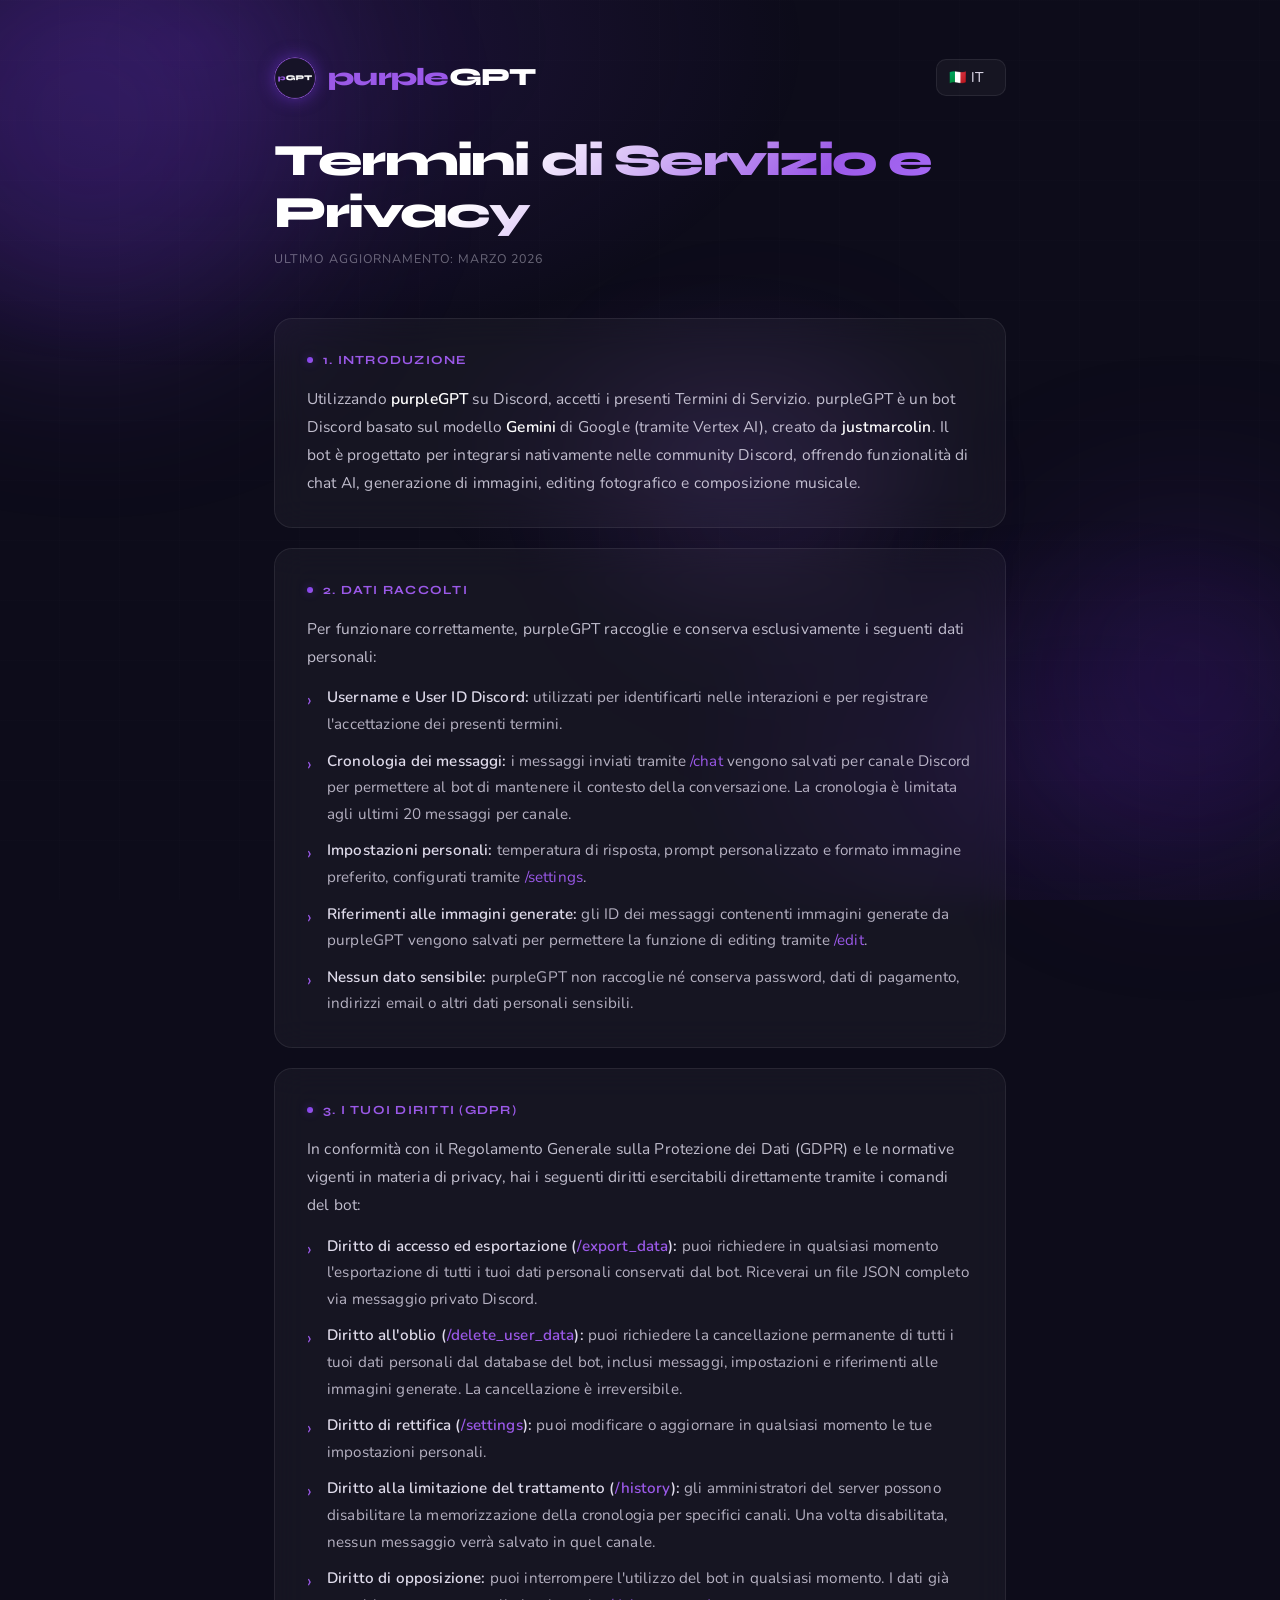
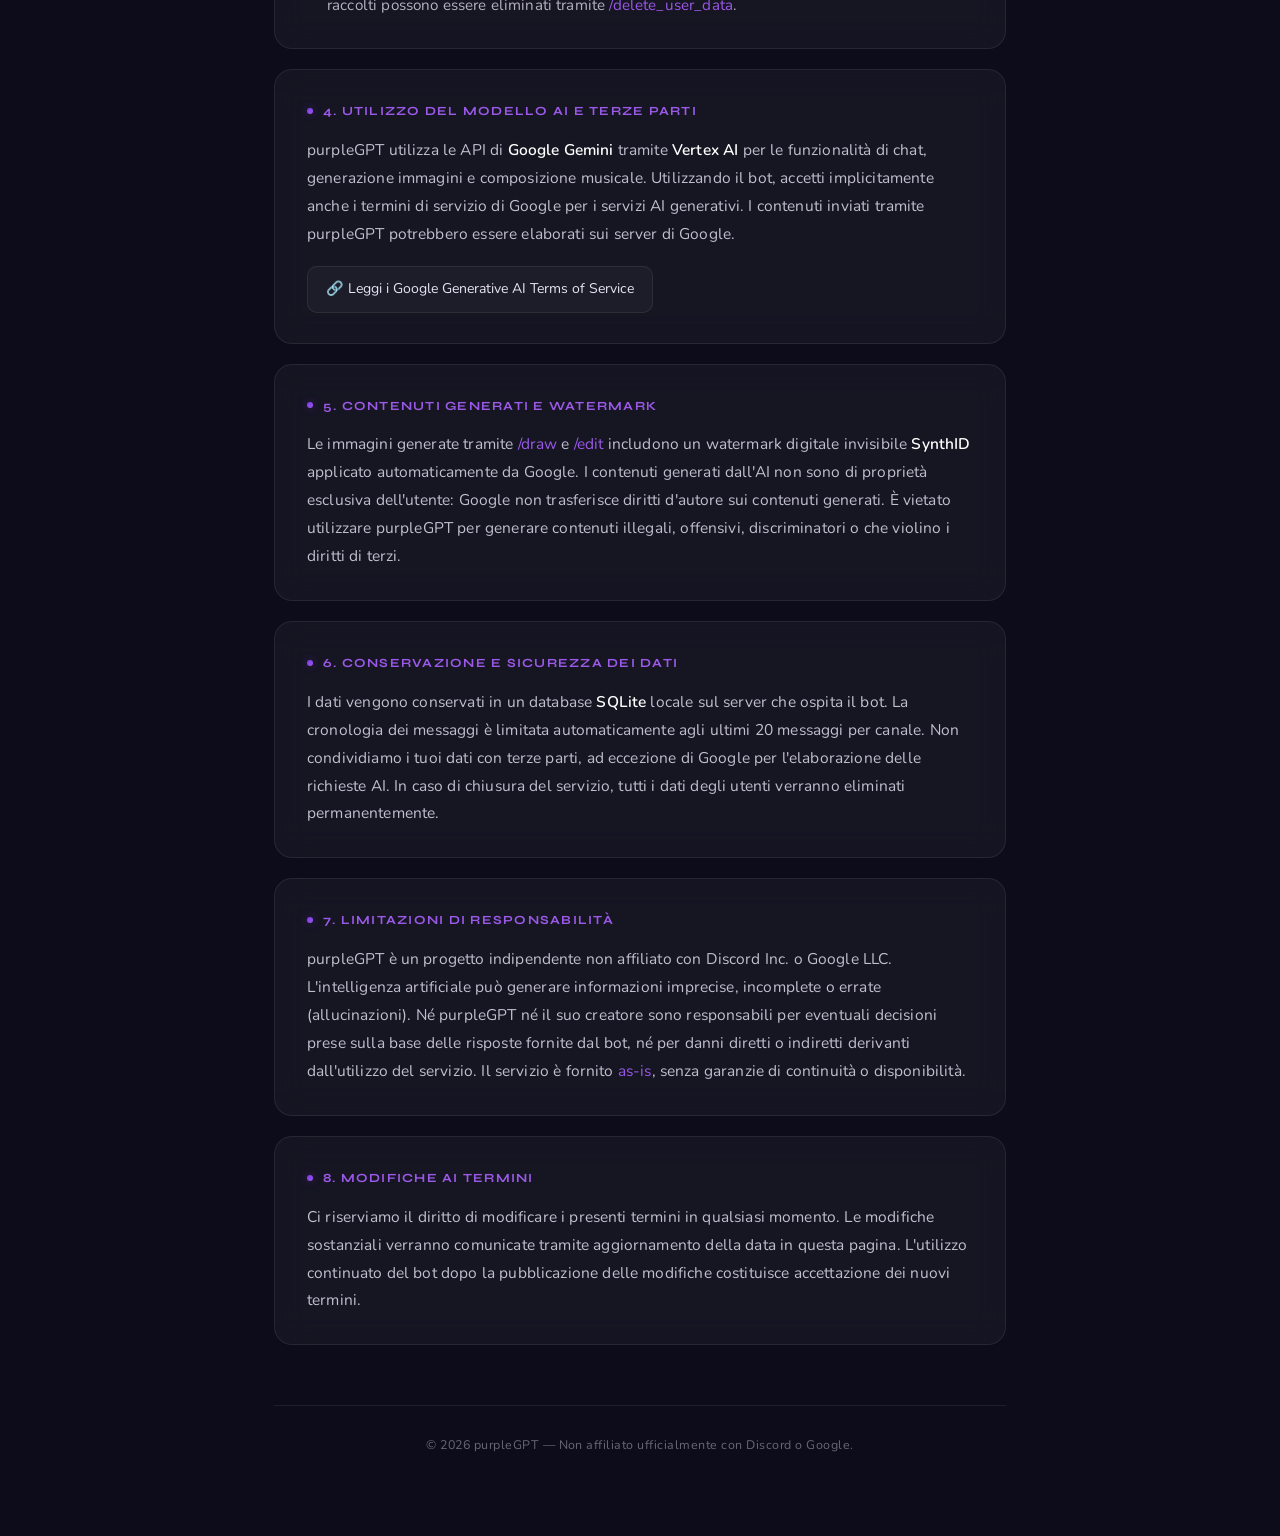
==== purplegpt-tos/index.html @ 7f12b7ec "Cambiato il logo e l'URL Cambiato il codice del sito per comprendere il nuovo nome del file del nuov" ====
<!DOCTYPE html>
<html lang="it">
<head>
    <meta charset="UTF-8">
    <meta name="viewport" content="width=device-width, initial-scale=1.0">
    <title>ToS | purpleGPT</title>
    <link rel="stylesheet" href="style.css">
    <link href="https://fonts.googleapis.com/css2?family=Syne:wght@700;800&family=Nunito:wght@300;400;500;600&display=swap" rel="stylesheet">
</head>
<body>

    <div class="orb orb1"></div>
    <div class="orb orb2"></div>
    <div class="orb orb3"></div>

    <div class="container">
        <header>
            <div class="header-top">
                <a class="logo" href="#">
                    <img class="logo-img" src="logoFINAL.png" alt="purpleGPT logo">
                    <span class="logo-wordmark"><span class="logo-purple">purple</span>GPT</span>
                </a>
                <div class="lang-selector">
                    <select id="langSelect" onchange="changeLanguage()">
                        <option value="it">🇮🇹 IT</option>
                        <option value="en">🇺🇸 EN</option>
                    </select>
                </div>
            </div>
            <h1 id="mainTitle">Termini di Servizio e Privacy</h1>
            <p id="lastUpdate">Ultimo aggiornamento: Marzo 2026</p>
        </header>

        <main id="content"></main>

        <footer>
            <p id="footerNote">&copy; 2026 purpleGPT &mdash; Non affiliato ufficialmente con Discord o Google.</p>
        </footer>
    </div>

    <script>
        const translations = {
            it: {
                title: "Termini di Servizio e Privacy",
                update: "Ultimo aggiornamento: Marzo 2026",
                footer: "&copy; 2026 purpleGPT &mdash; Non affiliato ufficialmente con Discord o Google.",
                sections: [
                    {
                        h2: "1. Introduzione",
                        p: "Utilizzando <strong>purpleGPT</strong> su Discord, accetti i presenti Termini di Servizio. purpleGPT è un bot Discord basato sul modello <strong>Gemini</strong> di Google (tramite Vertex AI), creato da <strong>justmarcolin</strong>. Il bot è progettato per integrarsi nativamente nelle community Discord, offrendo funzionalità di chat AI, generazione di immagini, editing fotografico e composizione musicale."
                    },
                    {
                        h2: "2. Dati Raccolti",
                        p: "Per funzionare correttamente, purpleGPT raccoglie e conserva esclusivamente i seguenti dati personali:",
                        list: [
                            "<strong>Username e User ID Discord:</strong> utilizzati per identificarti nelle interazioni e per registrare l'accettazione dei presenti termini.",
                            "<strong>Cronologia dei messaggi:</strong> i messaggi inviati tramite <em>/chat</em> vengono salvati per canale Discord per permettere al bot di mantenere il contesto della conversazione. La cronologia è limitata agli ultimi 20 messaggi per canale.",
                            "<strong>Impostazioni personali:</strong> temperatura di risposta, prompt personalizzato e formato immagine preferito, configurati tramite <em>/settings</em>.",
                            "<strong>Riferimenti alle immagini generate:</strong> gli ID dei messaggi contenenti immagini generate da purpleGPT vengono salvati per permettere la funzione di editing tramite <em>/edit</em>.",
                            "<strong>Nessun dato sensibile:</strong> purpleGPT non raccoglie né conserva password, dati di pagamento, indirizzi email o altri dati personali sensibili."
                        ]
                    },
                    {
                        h2: "3. I Tuoi Diritti (GDPR)",
                        p: "In conformità con il Regolamento Generale sulla Protezione dei Dati (GDPR) e le normative vigenti in materia di privacy, hai i seguenti diritti esercitabili direttamente tramite i comandi del bot:",
                        list: [
                            "<strong>Diritto di accesso ed esportazione (<em>/export_data</em>):</strong> puoi richiedere in qualsiasi momento l'esportazione di tutti i tuoi dati personali conservati dal bot. Riceverai un file JSON completo via messaggio privato Discord.",
                            "<strong>Diritto all'oblio (<em>/delete_user_data</em>):</strong> puoi richiedere la cancellazione permanente di tutti i tuoi dati personali dal database del bot, inclusi messaggi, impostazioni e riferimenti alle immagini generate. La cancellazione è irreversibile.",
                            "<strong>Diritto di rettifica (<em>/settings</em>):</strong> puoi modificare o aggiornare in qualsiasi momento le tue impostazioni personali.",
                            "<strong>Diritto alla limitazione del trattamento (<em>/history</em>):</strong> gli amministratori del server possono disabilitare la memorizzazione della cronologia per specifici canali. Una volta disabilitata, nessun messaggio verrà salvato in quel canale.",
                            "<strong>Diritto di opposizione:</strong> puoi interrompere l'utilizzo del bot in qualsiasi momento. I dati già raccolti possono essere eliminati tramite <em>/delete_user_data</em>."
                        ]
                    },
                    {
                        h2: "4. Utilizzo del Modello AI e Terze Parti",
                        p: "purpleGPT utilizza le API di <strong>Google Gemini</strong> tramite <strong>Vertex AI</strong> per le funzionalità di chat, generazione immagini e composizione musicale. Utilizzando il bot, accetti implicitamente anche i termini di servizio di Google per i servizi AI generativi. I contenuti inviati tramite purpleGPT potrebbero essere elaborati sui server di Google.",
                        link: "Leggi i Google Generative AI Terms of Service"
                    },
                    {
                        h2: "5. Contenuti Generati e Watermark",
                        p: "Le immagini generate tramite <em>/draw</em> e <em>/edit</em> includono un watermark digitale invisibile <strong>SynthID</strong> applicato automaticamente da Google. I contenuti generati dall'AI non sono di proprietà esclusiva dell'utente: Google non trasferisce diritti d'autore sui contenuti generati. È vietato utilizzare purpleGPT per generare contenuti illegali, offensivi, discriminatori o che violino i diritti di terzi."
                    },
                    {
                        h2: "6. Conservazione e Sicurezza dei Dati",
                        p: "I dati vengono conservati in un database <strong>SQLite</strong> locale sul server che ospita il bot. La cronologia dei messaggi è limitata automaticamente agli ultimi 20 messaggi per canale. Non condividiamo i tuoi dati con terze parti, ad eccezione di Google per l'elaborazione delle richieste AI. In caso di chiusura del servizio, tutti i dati degli utenti verranno eliminati permanentemente."
                    },
                    {
                        h2: "7. Limitazioni di Responsabilità",
                        p: "purpleGPT è un progetto indipendente non affiliato con Discord Inc. o Google LLC. L'intelligenza artificiale può generare informazioni imprecise, incomplete o errate (allucinazioni). Né purpleGPT né il suo creatore sono responsabili per eventuali decisioni prese sulla base delle risposte fornite dal bot, né per danni diretti o indiretti derivanti dall'utilizzo del servizio. Il servizio è fornito <em>as-is</em>, senza garanzie di continuità o disponibilità."
                    },
                    {
                        h2: "8. Modifiche ai Termini",
                        p: "Ci riserviamo il diritto di modificare i presenti termini in qualsiasi momento. Le modifiche sostanziali verranno comunicate tramite aggiornamento della data in questa pagina. L'utilizzo continuato del bot dopo la pubblicazione delle modifiche costituisce accettazione dei nuovi termini."
                    }
                ]
            },
            en: {
                title: "Terms of Service & Privacy",
                update: "Last update: March 2026",
                footer: "&copy; 2026 purpleGPT &mdash; Not officially affiliated with Discord or Google.",
                sections: [
                    {
                        h2: "1. Introduction",
                        p: "By using <strong>purpleGPT</strong> on Discord, you agree to these Terms of Service. purpleGPT is a Discord bot based on Google's <strong>Gemini</strong> model (via Vertex AI), created by <strong>justmarcolin</strong>. The bot is designed to integrate natively into Discord communities, providing AI chat, image generation, photo editing, and music composition features."
                    },
                    {
                        h2: "2. Data Collected",
                        p: "To function correctly, purpleGPT collects and stores only the following personal data:",
                        list: [
                            "<strong>Discord Username and User ID:</strong> used to identify you in interactions and to record acceptance of these terms.",
                            "<strong>Message history:</strong> messages sent via <em>/chat</em> are saved per Discord channel to allow the bot to maintain conversation context. History is limited to the last 20 messages per channel.",
                            "<strong>Personal settings:</strong> response temperature, custom prompt, and preferred image format, configured via <em>/settings</em>.",
                            "<strong>Generated image references:</strong> message IDs containing images generated by purpleGPT are saved to enable the editing feature via <em>/edit</em>.",
                            "<strong>No sensitive data:</strong> purpleGPT does not collect or store passwords, payment data, email addresses, or other sensitive personal information."
                        ]
                    },
                    {
                        h2: "3. Your Rights (GDPR)",
                        p: "In accordance with the General Data Protection Regulation (GDPR) and applicable privacy regulations, you have the following rights, exercisable directly through bot commands:",
                        list: [
                            "<strong>Right of access & export (<em>/export_data</em>):</strong> you can request an export of all your personal data stored by the bot at any time. You will receive a complete JSON file via Discord direct message.",
                            "<strong>Right to erasure (<em>/delete_user_data</em>):</strong> you can request permanent deletion of all your personal data from the bot's database, including messages, settings, and image references. Deletion is irreversible.",
                            "<strong>Right to rectification (<em>/settings</em>):</strong> you can modify or update your personal settings at any time.",
                            "<strong>Right to restriction (<em>/history</em>):</strong> server administrators can disable history storage for specific channels. Once disabled, no messages will be saved in that channel.",
                            "<strong>Right to object:</strong> you can stop using the bot at any time. Data already collected can be deleted via <em>/delete_user_data</em>."
                        ]
                    },
                    {
                        h2: "4. AI Model Usage & Third Parties",
                        p: "purpleGPT uses <strong>Google Gemini</strong> APIs via <strong>Vertex AI</strong> for chat, image generation, and music composition features. By using the bot, you implicitly accept Google's terms of service for generative AI services. Content sent through purpleGPT may be processed on Google's servers.",
                        link: "Read Google Generative AI Terms of Service"
                    },
                    {
                        h2: "5. Generated Content & Watermark",
                        p: "Images generated via <em>/draw</em> and <em>/edit</em> include an invisible <strong>SynthID</strong> digital watermark automatically applied by Google. AI-generated content is not exclusively owned by the user: Google does not transfer copyright over generated content. It is forbidden to use purpleGPT to generate illegal, offensive, discriminatory, or third-party rights-infringing content."
                    },
                    {
                        h2: "6. Data Retention & Security",
                        p: "Data is stored in a local <strong>SQLite</strong> database on the server hosting the bot. Message history is automatically limited to the last 20 messages per channel. We do not share your data with third parties, except Google for AI request processing. In the event of service shutdown, all user data will be permanently deleted."
                    },
                    {
                        h2: "7. Limitations of Liability",
                        p: "purpleGPT is an independent project not affiliated with Discord Inc. or Google LLC. AI may generate inaccurate, incomplete, or incorrect information (hallucinations). Neither purpleGPT nor its creator is responsible for any decisions made based on the bot's responses, nor for any direct or indirect damages arising from use of the service. The service is provided <em>as-is</em>, without guarantees of continuity or availability."
                    },
                    {
                        h2: "8. Changes to Terms",
                        p: "We reserve the right to modify these terms at any time. Substantial changes will be communicated by updating the date on this page. Continued use of the bot after changes are published constitutes acceptance of the new terms."
                    }
                ]
            }
        };

        function changeLanguage() {
            const lang = document.getElementById('langSelect').value;
            const data = translations[lang];

            document.getElementById('mainTitle').innerText = data.title;
            document.getElementById('lastUpdate').innerText = data.update;
            document.getElementById('footerNote').innerHTML = data.footer;

            const content = document.getElementById('content');
            content.style.opacity = '0';
            content.style.transform = 'translateY(10px)';
            content.style.transition = 'opacity 0.2s, transform 0.2s';

            setTimeout(() => {
                let html = '';
                data.sections.forEach((sec, idx) => {
                    html += `<section style="animation-delay:${0.55 + idx * 0.1}s"><h2>${sec.h2}</h2><p>${sec.p}</p>`;
                    if (sec.list) {
                        html += '<ul>' + sec.list.map(li => `<li>${li}</li>`).join('') + '</ul>';
                    }
                    if (sec.link) {
                        html += `<div class="external-link"><a href="https://ai.google.dev/terms" target="_blank">&#128279; ${sec.link}</a></div>`;
                    }
                    html += '</section>';
                });
                content.innerHTML = html;

                content.querySelectorAll('section').forEach((el) => {
                    el.style.animationName = 'none';
                    requestAnimationFrame(() => requestAnimationFrame(() => {
                        el.style.animationName = '';
                    }));
                });

                content.style.opacity = '1';
                content.style.transform = 'translateY(0)';
            }, 200);
        }

        changeLanguage();
    </script>
</body>
</html>
---- purplegpt-tos/style.css ----
*, *::before, *::after { box-sizing: border-box; margin: 0; padding: 0; }

:root {
    --bg: #0d0c1a;
    --surface: rgba(255,255,255,0.04);
    --border: rgba(255,255,255,0.08);
    --text: #e8e4f4;
    --muted: rgba(232,228,244,0.42);
    --accent1: #7c3aed;
    --accent2: #9b59e8;
    --accent3: #5b21b6;
    --glow: rgba(124,58,237,0.4);
}

html { scroll-behavior: smooth; }

body {
    background: var(--bg);
    color: var(--text);
    font-family: 'Nunito', sans-serif;
    font-weight: 400;
    font-size: 16px;
    line-height: 1.75;
    min-height: 100vh;
    overflow-x: hidden;
    position: relative;
}

/* ── Animated background ── */
body::before {
    content: '';
    position: fixed;
    inset: 0;
    background:
        radial-gradient(ellipse 80% 60% at 15% 5%,  rgba(124,58,237,0.18) 0%, transparent 60%),
        radial-gradient(ellipse 60% 50% at 85% 85%, rgba(91,33,182,0.16) 0%, transparent 55%),
        radial-gradient(ellipse 45% 40% at 55% 50%, rgba(155,89,232,0.08) 0%, transparent 50%);
    animation: bgPulse 14s ease-in-out infinite alternate;
    pointer-events: none;
    z-index: 0;
}

body::after {
    content: '';
    position: fixed;
    inset: 0;
    background-image:
        repeating-linear-gradient(0deg,  transparent, transparent 59px, rgba(255,255,255,0.018) 60px),
        repeating-linear-gradient(90deg, transparent, transparent 59px, rgba(255,255,255,0.018) 60px);
    pointer-events: none;
    z-index: 0;
}

@keyframes bgPulse {
    0%   { opacity: 0.8; transform: scale(1); }
    50%  { opacity: 1;   transform: scale(1.04); }
    100% { opacity: 0.85; transform: scale(1.01); }
}

/* ── Floating orbs ── */
.orb {
    position: fixed;
    border-radius: 50%;
    filter: blur(90px);
    pointer-events: none;
    z-index: 0;
    opacity: 0;
    animation: orbFloat 20s ease-in-out infinite, orbFadeIn 1.5s ease forwards;
}

.orb1 { width: 440px; height: 440px; background: rgba(124,58,237,0.22);  top: -100px; left: -130px; animation-duration: 18s; animation-delay: 0s; }
.orb2 { width: 300px; height: 300px; background: rgba(91,33,182,0.2);    bottom: 8%;  right: -60px; animation-duration: 23s; animation-delay: 2s; }
.orb3 { width: 200px; height: 200px; background: rgba(155,89,232,0.14);  top: 44%;    left: 52%;   animation-duration: 17s; animation-delay: 4s; }

@keyframes orbFadeIn { to { opacity: 1; } }
@keyframes orbFloat {
    0%, 100% { transform: translate(0, 0)    scale(1); }
    33%       { transform: translate(30px, -40px) scale(1.06); }
    66%       { transform: translate(-20px, 30px) scale(0.95); }
}

/* ── Layout ── */
.container {
    position: relative;
    z-index: 1;
    max-width: 780px;
    margin: 0 auto;
    padding: 0 24px 80px;
}

/* ── Header ── */
header {
    padding: 56px 0 48px;
    opacity: 0;
    transform: translateY(-24px);
    animation: slideDown 0.8s cubic-bezier(0.22,1,0.36,1) 0.2s forwards;
}

@keyframes slideDown {
    to { opacity: 1; transform: translateY(0); }
}

.header-top {
    display: flex;
    justify-content: space-between;
    align-items: center;
    margin-bottom: 36px;
}

/* ── Logo ── */
.logo {
    display: flex;
    align-items: center;
    gap: 12px;
    text-decoration: none;
}

.logo-img {
    width: 42px;
    height: 42px;
    border-radius: 50%;
    object-fit: cover;
    box-shadow: 0 0 16px rgba(124,58,237,0.5);
    transition: box-shadow 0.3s, transform 0.3s;
}

.logo:hover .logo-img {
    box-shadow: 0 0 28px rgba(124,58,237,0.75);
    transform: scale(1.06) rotate(-3deg);
}

/* ── Logo wordmark: "purple" viola, "GPT" bianco — come nel logo ── */
.logo-wordmark {
    font-family: 'Syne', sans-serif;
    font-size: 1.55rem;
    font-weight: 800;
    letter-spacing: -0.03em;
    color: #fff;              /* "GPT" bianco */
    position: relative;
}

.logo-wordmark .logo-purple {
    color: var(--accent2);   /* "purple" viola */
}

/* ── Lang selector ── */
.lang-selector select {
    appearance: none;
    background: var(--surface);
    border: 1px solid var(--border);
    color: var(--text);
    padding: 8px 16px 8px 12px;
    border-radius: 10px;
    font-family: 'Nunito', sans-serif;
    font-size: 0.88rem;
    cursor: pointer;
    backdrop-filter: blur(12px);
    transition: border-color 0.25s, box-shadow 0.25s;
    outline: none;
}

.lang-selector select:hover,
.lang-selector select:focus {
    border-color: rgba(124,58,237,0.6);
    box-shadow: 0 0 0 3px rgba(124,58,237,0.12);
}

/* ── Page title ── */
h1 {
    font-family: 'Syne', sans-serif;
    font-size: clamp(1.8rem, 5vw, 2.8rem);
    font-weight: 800;
    letter-spacing: -0.04em;
    line-height: 1.15;
    background: linear-gradient(135deg, #fff 30%, var(--accent2) 70%, #b07aff 100%);
    -webkit-background-clip: text;
    -webkit-text-fill-color: transparent;
    background-clip: text;
    margin-bottom: 10px;
}

#lastUpdate {
    color: var(--muted);
    font-size: 0.78rem;
    letter-spacing: 0.07em;
    text-transform: uppercase;
    font-weight: 400;
}

/* ── Content sections ── */
#content {
    display: flex;
    flex-direction: column;
    gap: 20px;
}

section {
    background: var(--surface);
    border: 1px solid var(--border);
    border-radius: 18px;
    padding: 30px 32px;
    backdrop-filter: blur(16px);
    position: relative;
    overflow: hidden;
    opacity: 0;
    transform: translateY(30px);
    transition: border-color 0.3s, box-shadow 0.3s, transform 0.3s;
    animation: sectionIn 0.65s cubic-bezier(0.22,1,0.36,1) forwards;
}

@keyframes sectionIn {
    to { opacity: 1; transform: translateY(0); }
}

section::before {
    content: '';
    position: absolute;
    inset: 0;
    border-radius: 18px;
    background: linear-gradient(135deg, rgba(124,58,237,0.07) 0%, transparent 60%);
    opacity: 0;
    transition: opacity 0.35s;
}

section:hover {
    border-color: rgba(124,58,237,0.35);
    box-shadow: 0 0 40px rgba(124,58,237,0.1), 0 8px 32px rgba(0,0,0,0.35);
    transform: translateY(-2px);
}

section:hover::before { opacity: 1; }

section::after {
    content: '';
    position: absolute;
    left: 0;
    top: 20%;
    bottom: 20%;
    width: 2px;
    border-radius: 2px;
    background: linear-gradient(180deg, var(--accent2), var(--accent3));
    opacity: 0;
    transition: opacity 0.35s;
}

section:hover::after { opacity: 1; }

/* ── Section headings ── */
h2 {
    font-family: 'Syne', sans-serif;
    font-size: 0.78rem;
    font-weight: 700;
    letter-spacing: 0.1em;
    text-transform: uppercase;
    color: var(--accent2);
    margin-bottom: 14px;
    display: flex;
    align-items: center;
    gap: 10px;
}

h2::before {
    content: '';
    display: inline-block;
    width: 6px;
    height: 6px;
    border-radius: 50%;
    background: linear-gradient(135deg, var(--accent1), var(--accent2));
    flex-shrink: 0;
    box-shadow: 0 0 8px var(--glow);
}

/* ── Body text ── */
section p {
    font-size: 0.97rem;
    font-weight: 400;
    line-height: 1.8;
    color: rgba(232,228,244,0.82);
    letter-spacing: 0.01em;
}

section p strong {
    color: #fff;
    font-weight: 600;
}

section p em {
    color: var(--accent2);
    font-style: normal;
}

/* ── Lists ── */
ul {
    margin-top: 14px;
    padding-left: 0;
    list-style: none;
    display: flex;
    flex-direction: column;
    gap: 10px;
}

li {
    font-size: 0.95rem;
    font-weight: 400;
    line-height: 1.75;
    letter-spacing: 0.01em;
    color: rgba(232,228,244,0.76);
    padding-left: 20px;
    position: relative;
}

li::before {
    content: '›';
    position: absolute;
    left: 0;
    color: var(--accent2);
    font-size: 1.15rem;
    line-height: 1.7;
}

li strong { color: rgba(232,228,244,0.96); font-weight: 600; }
li em     { color: var(--accent2); font-style: normal; }

/* ── External link ── */
.external-link { margin-top: 18px; }

.external-link a {
    display: inline-flex;
    align-items: center;
    gap: 8px;
    color: var(--text);
    text-decoration: none;
    font-size: 0.88rem;
    font-weight: 400;
    padding: 10px 18px;
    border-radius: 10px;
    border: 1px solid var(--border);
    background: rgba(255,255,255,0.03);
    transition: all 0.28s;
    position: relative;
    overflow: hidden;
}

.external-link a::before {
    content: '';
    position: absolute;
    inset: 0;
    background: linear-gradient(135deg, rgba(124,58,237,0.15), rgba(91,33,182,0.1));
    opacity: 0;
    transition: opacity 0.28s;
}

.external-link a:hover {
    border-color: rgba(124,58,237,0.5);
    color: #fff;
    box-shadow: 0 0 20px rgba(124,58,237,0.18);
    transform: translateX(4px);
}

.external-link a:hover::before { opacity: 1; }

/* ── Footer ── */
footer {
    margin-top: 60px;
    padding: 28px 0 0;
    border-top: 1px solid var(--border);
    opacity: 0;
    animation: fadeUp 0.7s ease 1.3s forwards;
}

@keyframes fadeUp { to { opacity: 1; } }

footer p {
    font-size: 0.78rem;
    color: var(--muted);
    text-align: center;
    letter-spacing: 0.04em;
}

/* ── Scrollbar ── */
::-webkit-scrollbar { width: 6px; }
::-webkit-scrollbar-track { background: transparent; }
::-webkit-scrollbar-thumb { background: rgba(124,58,237,0.35); border-radius: 6px; }
::-webkit-scrollbar-thumb:hover { background: rgba(124,58,237,0.6); }

/* ── Responsive ── */
@media (max-width: 540px) {
    section { padding: 22px 20px; }
    .header-top { flex-direction: column; align-items: flex-start; gap: 18px; }
}
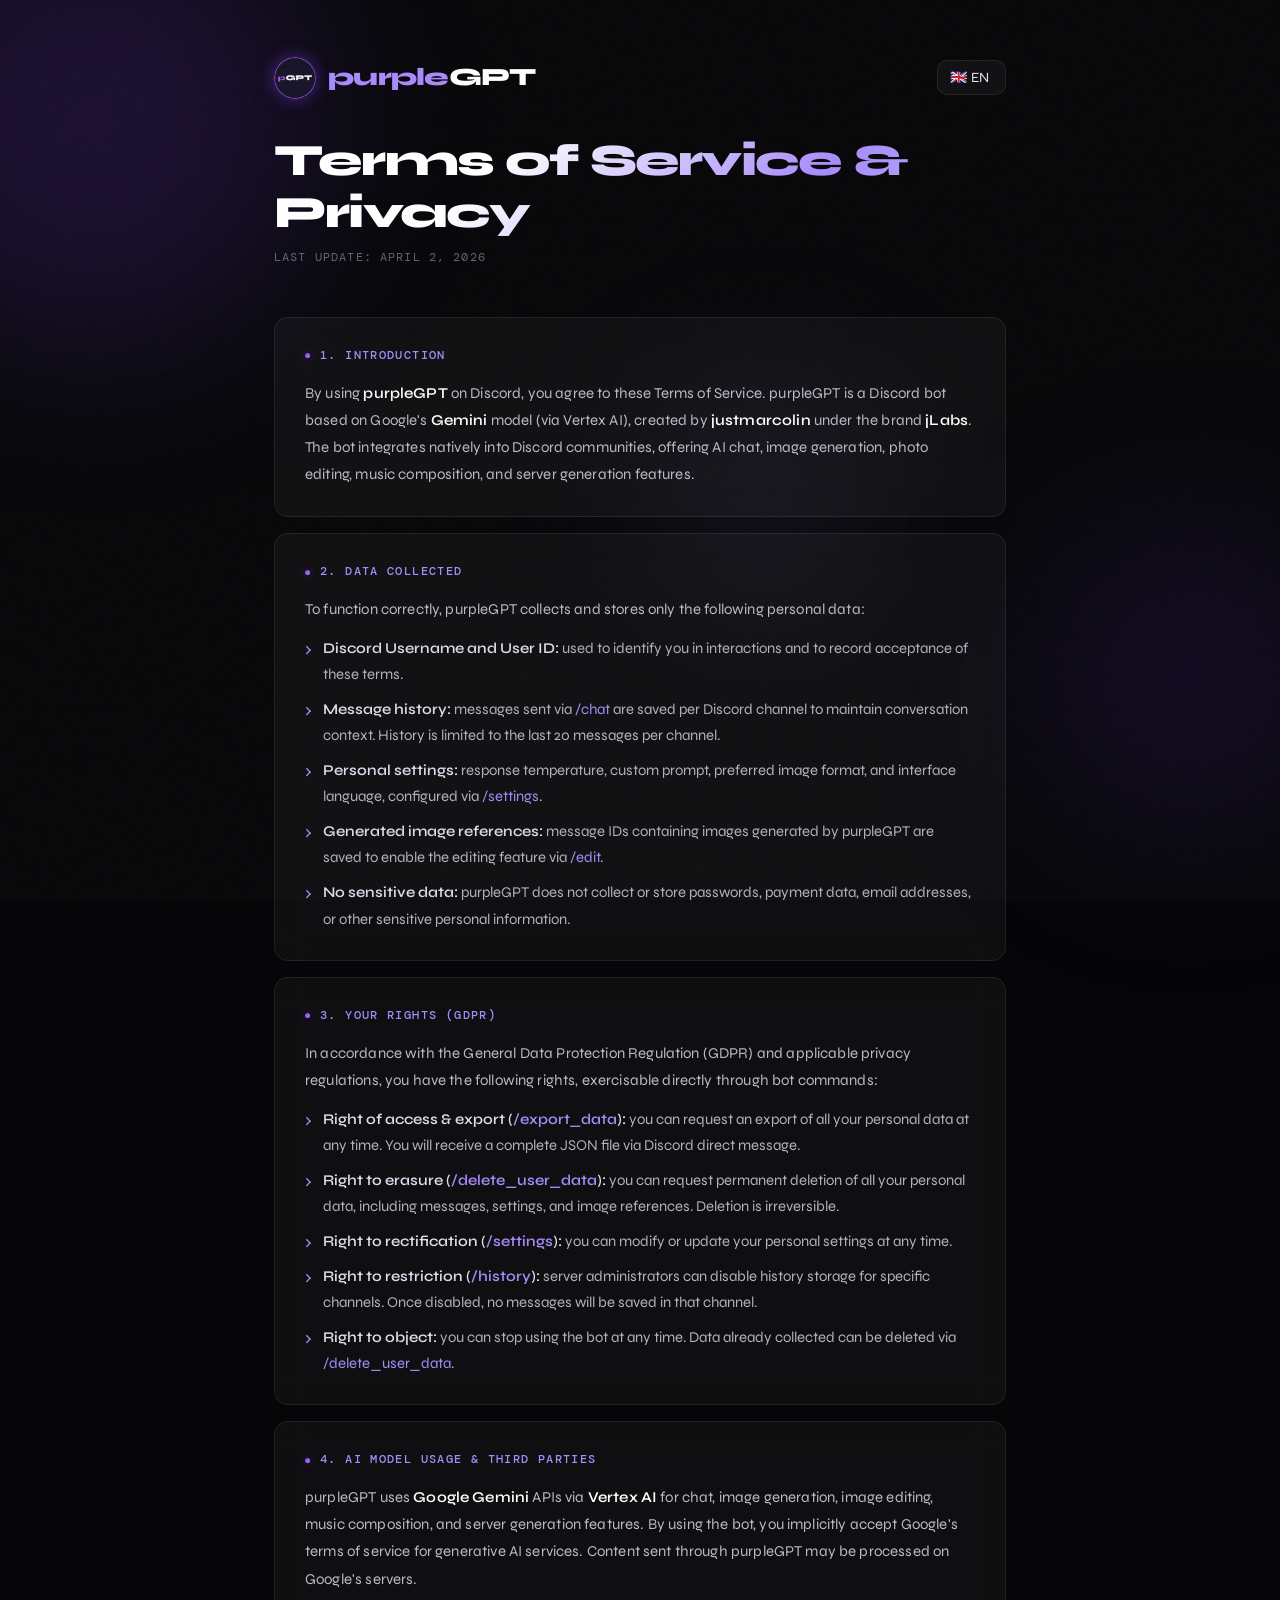
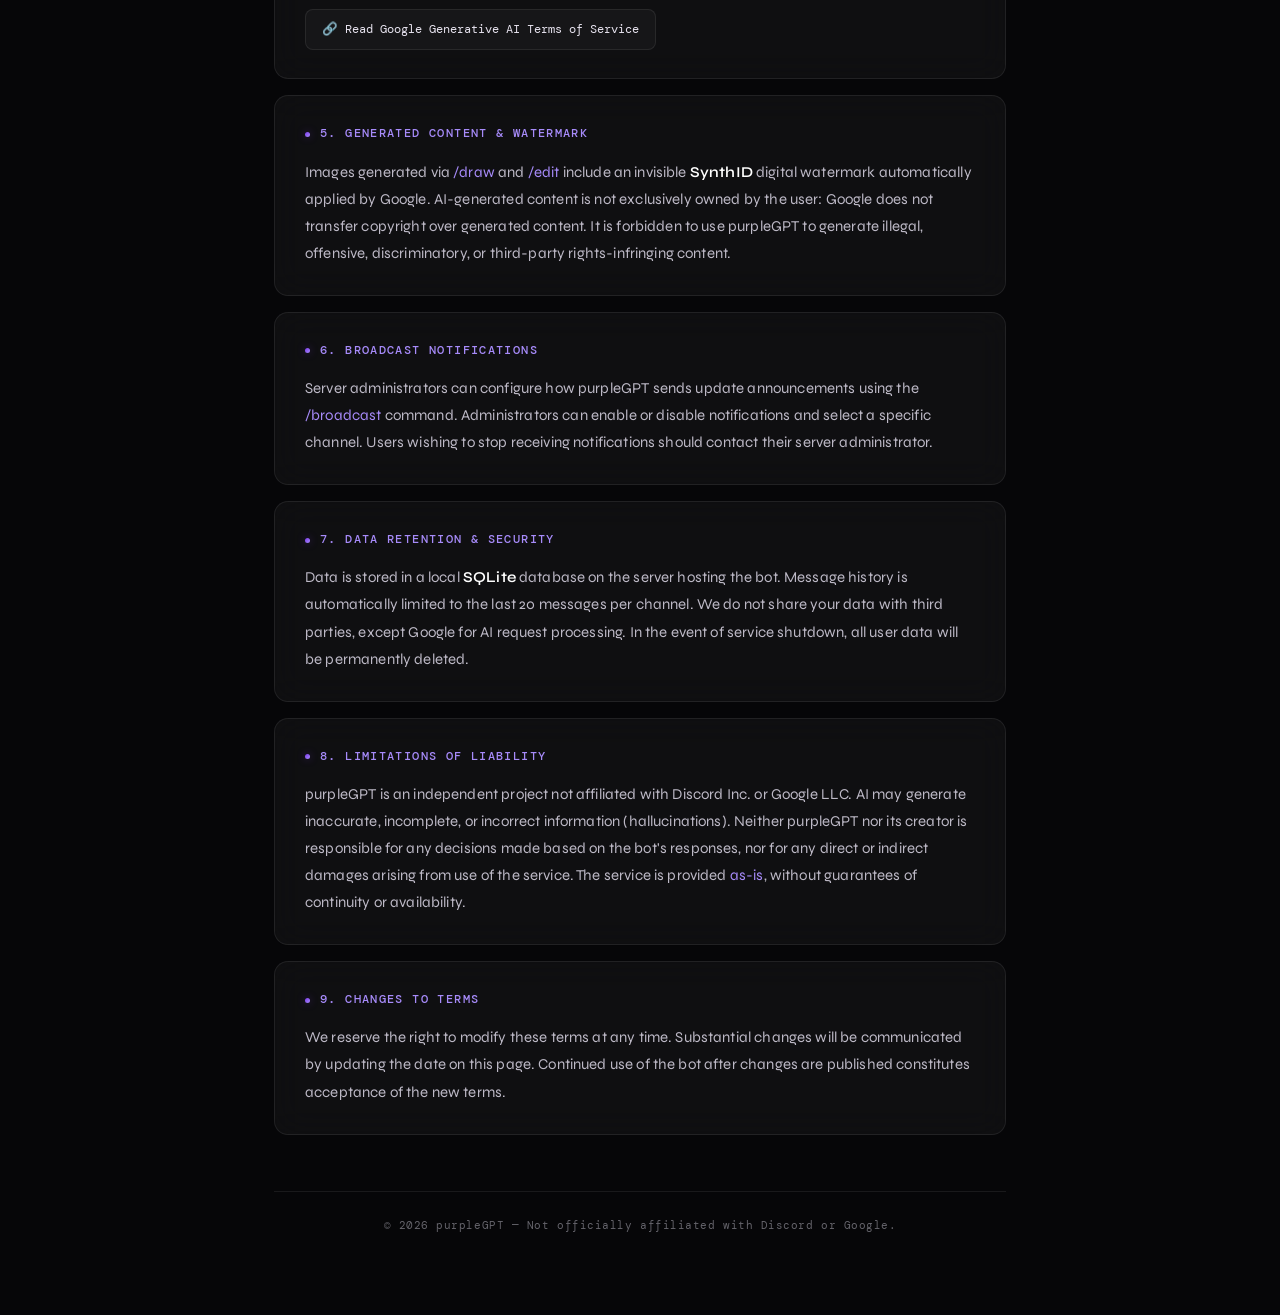
==== commit e16acce3: "Updated ToS New ToS release with style changes and multilanguage support." ====
--- a/purplegpt-tos/index.html
+++ b/purplegpt-tos/index.html
@@ -1,11 +1,15 @@
 <!DOCTYPE html>
-<html lang="it">
+<html lang="en">
 <head>
     <meta charset="UTF-8">
     <meta name="viewport" content="width=device-width, initial-scale=1.0">
+    <meta name="description" content="purpleGPT Terms of Service & Privacy Policy">
+    <meta name="robots" content="index, follow">
     <title>ToS | purpleGPT</title>
     <link rel="stylesheet" href="style.css">
-    <link href="https://fonts.googleapis.com/css2?family=Syne:wght@700;800&family=Nunito:wght@300;400;500;600&display=swap" rel="stylesheet">
+    <link rel="preconnect" href="https://fonts.googleapis.com">
+    <link rel="preconnect" href="https://fonts.gstatic.com" crossorigin>
+    <link href="https://fonts.googleapis.com/css2?family=Syne:wght@700;800&family=DM+Mono:wght@400;500&display=swap" rel="stylesheet">
 </head>
 <body>
 
@@ -16,180 +20,448 @@
     <div class="container">
         <header>
             <div class="header-top">
-                <a class="logo" href="#">
+                <a class="logo" href="https://discord.com/oauth2/authorize?client_id=1475902576330281022" aria-label="purpleGPT home">
                     <img class="logo-img" src="logoFINAL.png" alt="purpleGPT logo">
                     <span class="logo-wordmark"><span class="logo-purple">purple</span>GPT</span>
                 </a>
                 <div class="lang-selector">
-                    <select id="langSelect" onchange="changeLanguage()">
+                    <select id="langSelect" onchange="changeLanguage()" aria-label="Select language">
+                        <option value="en">🇬🇧 EN</option>
                         <option value="it">🇮🇹 IT</option>
-                        <option value="en">🇺🇸 EN</option>
+                        <option value="es">🇪🇸 ES</option>
+                        <option value="pt">🇧🇷 PT</option>
+                        <option value="fr">🇫🇷 FR</option>
+                        <option value="de">🇩🇪 DE</option>
                     </select>
                 </div>
             </div>
-            <h1 id="mainTitle">Termini di Servizio e Privacy</h1>
-            <p id="lastUpdate">Ultimo aggiornamento: Marzo 2026</p>
+            <h1 id="mainTitle">Terms of Service &amp; Privacy</h1>
+            <p id="lastUpdate">Last update: April 2, 2026</p>
         </header>
 
         <main id="content"></main>
 
         <footer>
-            <p id="footerNote">&copy; 2026 purpleGPT &mdash; Non affiliato ufficialmente con Discord o Google.</p>
+            <p id="footerNote">&copy; 2026 purpleGPT &mdash; Not officially affiliated with Discord or Google.</p>
         </footer>
     </div>
 
     <script>
-        const translations = {
-            it: {
-                title: "Termini di Servizio e Privacy",
-                update: "Ultimo aggiornamento: Marzo 2026",
-                footer: "&copy; 2026 purpleGPT &mdash; Non affiliato ufficialmente con Discord o Google.",
-                sections: [
-                    {
-                        h2: "1. Introduzione",
-                        p: "Utilizzando <strong>purpleGPT</strong> su Discord, accetti i presenti Termini di Servizio. purpleGPT è un bot Discord basato sul modello <strong>Gemini</strong> di Google (tramite Vertex AI), creato da <strong>justmarcolin</strong>. Il bot è progettato per integrarsi nativamente nelle community Discord, offrendo funzionalità di chat AI, generazione di immagini, editing fotografico e composizione musicale."
-                    },
-                    {
-                        h2: "2. Dati Raccolti",
-                        p: "Per funzionare correttamente, purpleGPT raccoglie e conserva esclusivamente i seguenti dati personali:",
-                        list: [
-                            "<strong>Username e User ID Discord:</strong> utilizzati per identificarti nelle interazioni e per registrare l'accettazione dei presenti termini.",
-                            "<strong>Cronologia dei messaggi:</strong> i messaggi inviati tramite <em>/chat</em> vengono salvati per canale Discord per permettere al bot di mantenere il contesto della conversazione. La cronologia è limitata agli ultimi 20 messaggi per canale.",
-                            "<strong>Impostazioni personali:</strong> temperatura di risposta, prompt personalizzato e formato immagine preferito, configurati tramite <em>/settings</em>.",
-                            "<strong>Riferimenti alle immagini generate:</strong> gli ID dei messaggi contenenti immagini generate da purpleGPT vengono salvati per permettere la funzione di editing tramite <em>/edit</em>.",
-                            "<strong>Nessun dato sensibile:</strong> purpleGPT non raccoglie né conserva password, dati di pagamento, indirizzi email o altri dati personali sensibili."
-                        ]
-                    },
-                    {
-                        h2: "3. I Tuoi Diritti (GDPR)",
-                        p: "In conformità con il Regolamento Generale sulla Protezione dei Dati (GDPR) e le normative vigenti in materia di privacy, hai i seguenti diritti esercitabili direttamente tramite i comandi del bot:",
-                        list: [
-                            "<strong>Diritto di accesso ed esportazione (<em>/export_data</em>):</strong> puoi richiedere in qualsiasi momento l'esportazione di tutti i tuoi dati personali conservati dal bot. Riceverai un file JSON completo via messaggio privato Discord.",
-                            "<strong>Diritto all'oblio (<em>/delete_user_data</em>):</strong> puoi richiedere la cancellazione permanente di tutti i tuoi dati personali dal database del bot, inclusi messaggi, impostazioni e riferimenti alle immagini generate. La cancellazione è irreversibile.",
-                            "<strong>Diritto di rettifica (<em>/settings</em>):</strong> puoi modificare o aggiornare in qualsiasi momento le tue impostazioni personali.",
-                            "<strong>Diritto alla limitazione del trattamento (<em>/history</em>):</strong> gli amministratori del server possono disabilitare la memorizzazione della cronologia per specifici canali. Una volta disabilitata, nessun messaggio verrà salvato in quel canale.",
-                            "<strong>Diritto di opposizione:</strong> puoi interrompere l'utilizzo del bot in qualsiasi momento. I dati già raccolti possono essere eliminati tramite <em>/delete_user_data</em>."
-                        ]
-                    },
-                    {
-                        h2: "4. Utilizzo del Modello AI e Terze Parti",
-                        p: "purpleGPT utilizza le API di <strong>Google Gemini</strong> tramite <strong>Vertex AI</strong> per le funzionalità di chat, generazione immagini e composizione musicale. Utilizzando il bot, accetti implicitamente anche i termini di servizio di Google per i servizi AI generativi. I contenuti inviati tramite purpleGPT potrebbero essere elaborati sui server di Google.",
-                        link: "Leggi i Google Generative AI Terms of Service"
-                    },
-                    {
-                        h2: "5. Contenuti Generati e Watermark",
-                        p: "Le immagini generate tramite <em>/draw</em> e <em>/edit</em> includono un watermark digitale invisibile <strong>SynthID</strong> applicato automaticamente da Google. I contenuti generati dall'AI non sono di proprietà esclusiva dell'utente: Google non trasferisce diritti d'autore sui contenuti generati. È vietato utilizzare purpleGPT per generare contenuti illegali, offensivi, discriminatori o che violino i diritti di terzi."
-                    },
-                    {
-                        h2: "6. Conservazione e Sicurezza dei Dati",
-                        p: "I dati vengono conservati in un database <strong>SQLite</strong> locale sul server che ospita il bot. La cronologia dei messaggi è limitata automaticamente agli ultimi 20 messaggi per canale. Non condividiamo i tuoi dati con terze parti, ad eccezione di Google per l'elaborazione delle richieste AI. In caso di chiusura del servizio, tutti i dati degli utenti verranno eliminati permanentemente."
-                    },
-                    {
-                        h2: "7. Limitazioni di Responsabilità",
-                        p: "purpleGPT è un progetto indipendente non affiliato con Discord Inc. o Google LLC. L'intelligenza artificiale può generare informazioni imprecise, incomplete o errate (allucinazioni). Né purpleGPT né il suo creatore sono responsabili per eventuali decisioni prese sulla base delle risposte fornite dal bot, né per danni diretti o indiretti derivanti dall'utilizzo del servizio. Il servizio è fornito <em>as-is</em>, senza garanzie di continuità o disponibilità."
-                    },
-                    {
-                        h2: "8. Modifiche ai Termini",
-                        p: "Ci riserviamo il diritto di modificare i presenti termini in qualsiasi momento. Le modifiche sostanziali verranno comunicate tramite aggiornamento della data in questa pagina. L'utilizzo continuato del bot dopo la pubblicazione delle modifiche costituisce accettazione dei nuovi termini."
-                    }
-                ]
-            },
-            en: {
-                title: "Terms of Service & Privacy",
-                update: "Last update: March 2026",
-                footer: "&copy; 2026 purpleGPT &mdash; Not officially affiliated with Discord or Google.",
-                sections: [
-                    {
-                        h2: "1. Introduction",
-                        p: "By using <strong>purpleGPT</strong> on Discord, you agree to these Terms of Service. purpleGPT is a Discord bot based on Google's <strong>Gemini</strong> model (via Vertex AI), created by <strong>justmarcolin</strong>. The bot is designed to integrate natively into Discord communities, providing AI chat, image generation, photo editing, and music composition features."
-                    },
-                    {
-                        h2: "2. Data Collected",
-                        p: "To function correctly, purpleGPT collects and stores only the following personal data:",
-                        list: [
-                            "<strong>Discord Username and User ID:</strong> used to identify you in interactions and to record acceptance of these terms.",
-                            "<strong>Message history:</strong> messages sent via <em>/chat</em> are saved per Discord channel to allow the bot to maintain conversation context. History is limited to the last 20 messages per channel.",
-                            "<strong>Personal settings:</strong> response temperature, custom prompt, and preferred image format, configured via <em>/settings</em>.",
-                            "<strong>Generated image references:</strong> message IDs containing images generated by purpleGPT are saved to enable the editing feature via <em>/edit</em>.",
-                            "<strong>No sensitive data:</strong> purpleGPT does not collect or store passwords, payment data, email addresses, or other sensitive personal information."
-                        ]
-                    },
-                    {
-                        h2: "3. Your Rights (GDPR)",
-                        p: "In accordance with the General Data Protection Regulation (GDPR) and applicable privacy regulations, you have the following rights, exercisable directly through bot commands:",
-                        list: [
-                            "<strong>Right of access & export (<em>/export_data</em>):</strong> you can request an export of all your personal data stored by the bot at any time. You will receive a complete JSON file via Discord direct message.",
-                            "<strong>Right to erasure (<em>/delete_user_data</em>):</strong> you can request permanent deletion of all your personal data from the bot's database, including messages, settings, and image references. Deletion is irreversible.",
-                            "<strong>Right to rectification (<em>/settings</em>):</strong> you can modify or update your personal settings at any time.",
-                            "<strong>Right to restriction (<em>/history</em>):</strong> server administrators can disable history storage for specific channels. Once disabled, no messages will be saved in that channel.",
-                            "<strong>Right to object:</strong> you can stop using the bot at any time. Data already collected can be deleted via <em>/delete_user_data</em>."
-                        ]
-                    },
-                    {
-                        h2: "4. AI Model Usage & Third Parties",
-                        p: "purpleGPT uses <strong>Google Gemini</strong> APIs via <strong>Vertex AI</strong> for chat, image generation, and music composition features. By using the bot, you implicitly accept Google's terms of service for generative AI services. Content sent through purpleGPT may be processed on Google's servers.",
-                        link: "Read Google Generative AI Terms of Service"
-                    },
-                    {
-                        h2: "5. Generated Content & Watermark",
-                        p: "Images generated via <em>/draw</em> and <em>/edit</em> include an invisible <strong>SynthID</strong> digital watermark automatically applied by Google. AI-generated content is not exclusively owned by the user: Google does not transfer copyright over generated content. It is forbidden to use purpleGPT to generate illegal, offensive, discriminatory, or third-party rights-infringing content."
-                    },
-                    {
-                        h2: "6. Data Retention & Security",
-                        p: "Data is stored in a local <strong>SQLite</strong> database on the server hosting the bot. Message history is automatically limited to the last 20 messages per channel. We do not share your data with third parties, except Google for AI request processing. In the event of service shutdown, all user data will be permanently deleted."
-                    },
-                    {
-                        h2: "7. Limitations of Liability",
-                        p: "purpleGPT is an independent project not affiliated with Discord Inc. or Google LLC. AI may generate inaccurate, incomplete, or incorrect information (hallucinations). Neither purpleGPT nor its creator is responsible for any decisions made based on the bot's responses, nor for any direct or indirect damages arising from use of the service. The service is provided <em>as-is</em>, without guarantees of continuity or availability."
-                    },
-                    {
-                        h2: "8. Changes to Terms",
-                        p: "We reserve the right to modify these terms at any time. Substantial changes will be communicated by updating the date on this page. Continued use of the bot after changes are published constitutes acceptance of the new terms."
-                    }
-                ]
-            }
-        };
-
-        function changeLanguage() {
-            const lang = document.getElementById('langSelect').value;
-            const data = translations[lang];
-
-            document.getElementById('mainTitle').innerText = data.title;
-            document.getElementById('lastUpdate').innerText = data.update;
-            document.getElementById('footerNote').innerHTML = data.footer;
-
-            const content = document.getElementById('content');
-            content.style.opacity = '0';
-            content.style.transform = 'translateY(10px)';
-            content.style.transition = 'opacity 0.2s, transform 0.2s';
-
-            setTimeout(() => {
-                let html = '';
-                data.sections.forEach((sec, idx) => {
-                    html += `<section style="animation-delay:${0.55 + idx * 0.1}s"><h2>${sec.h2}</h2><p>${sec.p}</p>`;
-                    if (sec.list) {
-                        html += '<ul>' + sec.list.map(li => `<li>${li}</li>`).join('') + '</ul>';
-                    }
-                    if (sec.link) {
-                        html += `<div class="external-link"><a href="https://ai.google.dev/terms" target="_blank">&#128279; ${sec.link}</a></div>`;
-                    }
-                    html += '</section>';
-                });
-                content.innerHTML = html;
-
-                content.querySelectorAll('section').forEach((el) => {
-                    el.style.animationName = 'none';
-                    requestAnimationFrame(() => requestAnimationFrame(() => {
-                        el.style.animationName = '';
-                    }));
-                });
-
-                content.style.opacity = '1';
-                content.style.transform = 'translateY(0)';
-            }, 200);
+    const translations = {
+
+        en: {
+            title: "Terms of Service & Privacy",
+            update: "Last update: April 2, 2026",
+            footer: "&copy; 2026 purpleGPT &mdash; Not officially affiliated with Discord or Google.",
+            sections: [
+                {
+                    h2: "1. Introduction",
+                    p: "By using <strong>purpleGPT</strong> on Discord, you agree to these Terms of Service. purpleGPT is a Discord bot based on Google's <strong>Gemini</strong> model (via Vertex AI), created by <strong>justmarcolin</strong> under the brand <strong>jLabs</strong>. The bot integrates natively into Discord communities, offering AI chat, image generation, photo editing, music composition, and server generation features."
+                },
+                {
+                    h2: "2. Data Collected",
+                    p: "To function correctly, purpleGPT collects and stores only the following personal data:",
+                    list: [
+                        "<strong>Discord Username and User ID:</strong> used to identify you in interactions and to record acceptance of these terms.",
+                        "<strong>Message history:</strong> messages sent via <em>/chat</em> are saved per Discord channel to maintain conversation context. History is limited to the last 20 messages per channel.",
+                        "<strong>Personal settings:</strong> response temperature, custom prompt, preferred image format, and interface language, configured via <em>/settings</em>.",
+                        "<strong>Generated image references:</strong> message IDs containing images generated by purpleGPT are saved to enable the editing feature via <em>/edit</em>.",
+                        "<strong>No sensitive data:</strong> purpleGPT does not collect or store passwords, payment data, email addresses, or other sensitive personal information."
+                    ]
+                },
+                {
+                    h2: "3. Your Rights (GDPR)",
+                    p: "In accordance with the General Data Protection Regulation (GDPR) and applicable privacy regulations, you have the following rights, exercisable directly through bot commands:",
+                    list: [
+                        "<strong>Right of access & export (<em>/export_data</em>):</strong> you can request an export of all your personal data at any time. You will receive a complete JSON file via Discord direct message.",
+                        "<strong>Right to erasure (<em>/delete_user_data</em>):</strong> you can request permanent deletion of all your personal data, including messages, settings, and image references. Deletion is irreversible.",
+                        "<strong>Right to rectification (<em>/settings</em>):</strong> you can modify or update your personal settings at any time.",
+                        "<strong>Right to restriction (<em>/history</em>):</strong> server administrators can disable history storage for specific channels. Once disabled, no messages will be saved in that channel.",
+                        "<strong>Right to object:</strong> you can stop using the bot at any time. Data already collected can be deleted via <em>/delete_user_data</em>."
+                    ]
+                },
+                {
+                    h2: "4. AI Model Usage & Third Parties",
+                    p: "purpleGPT uses <strong>Google Gemini</strong> APIs via <strong>Vertex AI</strong> for chat, image generation, image editing, music composition, and server generation features. By using the bot, you implicitly accept Google's terms of service for generative AI services. Content sent through purpleGPT may be processed on Google's servers.",
+                    link: "Read Google Generative AI Terms of Service"
+                },
+                {
+                    h2: "5. Generated Content & Watermark",
+                    p: "Images generated via <em>/draw</em> and <em>/edit</em> include an invisible <strong>SynthID</strong> digital watermark automatically applied by Google. AI-generated content is not exclusively owned by the user: Google does not transfer copyright over generated content. It is forbidden to use purpleGPT to generate illegal, offensive, discriminatory, or third-party rights-infringing content."
+                },
+                {
+                    h2: "6. Broadcast Notifications",
+                    p: "Server administrators can configure how purpleGPT sends update announcements using the <em>/broadcast</em> command. Administrators can enable or disable notifications and select a specific channel. Users wishing to stop receiving notifications should contact their server administrator."
+                },
+                {
+                    h2: "7. Data Retention & Security",
+                    p: "Data is stored in a local <strong>SQLite</strong> database on the server hosting the bot. Message history is automatically limited to the last 20 messages per channel. We do not share your data with third parties, except Google for AI request processing. In the event of service shutdown, all user data will be permanently deleted."
+                },
+                {
+                    h2: "8. Limitations of Liability",
+                    p: "purpleGPT is an independent project not affiliated with Discord Inc. or Google LLC. AI may generate inaccurate, incomplete, or incorrect information (hallucinations). Neither purpleGPT nor its creator is responsible for any decisions made based on the bot's responses, nor for any direct or indirect damages arising from use of the service. The service is provided <em>as-is</em>, without guarantees of continuity or availability."
+                },
+                {
+                    h2: "9. Changes to Terms",
+                    p: "We reserve the right to modify these terms at any time. Substantial changes will be communicated by updating the date on this page. Continued use of the bot after changes are published constitutes acceptance of the new terms."
+                }
+            ]
+        },
+
+        it: {
+            title: "Termini di Servizio e Privacy",
+            update: "Ultimo aggiornamento: 2 Aprile 2026",
+            footer: "&copy; 2026 purpleGPT &mdash; Non affiliato ufficialmente con Discord o Google.",
+            sections: [
+                {
+                    h2: "1. Introduzione",
+                    p: "Utilizzando <strong>purpleGPT</strong> su Discord, accetti i presenti Termini di Servizio. purpleGPT è un bot Discord basato sul modello <strong>Gemini</strong> di Google (tramite Vertex AI), creato da <strong>justmarcolin</strong> sotto il brand <strong>jLabs</strong>. Il bot si integra nativamente nelle community Discord, offrendo funzionalità di chat AI, generazione di immagini, editing fotografico, composizione musicale e generazione di server."
+                },
+                {
+                    h2: "2. Dati Raccolti",
+                    p: "Per funzionare correttamente, purpleGPT raccoglie e conserva esclusivamente i seguenti dati personali:",
+                    list: [
+                        "<strong>Username e User ID Discord:</strong> utilizzati per identificarti nelle interazioni e per registrare l'accettazione dei presenti termini.",
+                        "<strong>Cronologia dei messaggi:</strong> i messaggi inviati tramite <em>/chat</em> vengono salvati per canale Discord per permettere al bot di mantenere il contesto della conversazione. La cronologia è limitata agli ultimi 20 messaggi per canale.",
+                        "<strong>Impostazioni personali:</strong> temperatura di risposta, prompt personalizzato, formato immagine preferito e lingua dell'interfaccia, configurati tramite <em>/settings</em>.",
+                        "<strong>Riferimenti alle immagini generate:</strong> gli ID dei messaggi contenenti immagini generate da purpleGPT vengono salvati per permettere la funzione di editing tramite <em>/edit</em>.",
+                        "<strong>Nessun dato sensibile:</strong> purpleGPT non raccoglie né conserva password, dati di pagamento, indirizzi email o altri dati personali sensibili."
+                    ]
+                },
+                {
+                    h2: "3. I Tuoi Diritti (GDPR)",
+                    p: "In conformità con il Regolamento Generale sulla Protezione dei Dati (GDPR) e le normative vigenti in materia di privacy, hai i seguenti diritti esercitabili direttamente tramite i comandi del bot:",
+                    list: [
+                        "<strong>Diritto di accesso ed esportazione (<em>/export_data</em>):</strong> puoi richiedere in qualsiasi momento l'esportazione di tutti i tuoi dati personali. Riceverai un file JSON completo via messaggio privato Discord.",
+                        "<strong>Diritto all'oblio (<em>/delete_user_data</em>):</strong> puoi richiedere la cancellazione permanente di tutti i tuoi dati personali, inclusi messaggi, impostazioni e riferimenti alle immagini generate. La cancellazione è irreversibile.",
+                        "<strong>Diritto di rettifica (<em>/settings</em>):</strong> puoi modificare o aggiornare in qualsiasi momento le tue impostazioni personali.",
+                        "<strong>Diritto alla limitazione del trattamento (<em>/history</em>):</strong> gli amministratori del server possono disabilitare la memorizzazione della cronologia per specifici canali. Una volta disabilitata, nessun messaggio verrà salvato in quel canale.",
+                        "<strong>Diritto di opposizione:</strong> puoi interrompere l'utilizzo del bot in qualsiasi momento. I dati già raccolti possono essere eliminati tramite <em>/delete_user_data</em>."
+                    ]
+                },
+                {
+                    h2: "4. Utilizzo del Modello AI e Terze Parti",
+                    p: "purpleGPT utilizza le API di <strong>Google Gemini</strong> tramite <strong>Vertex AI</strong> per le funzionalità di chat, generazione immagini, editing, composizione musicale e generazione server. Utilizzando il bot, accetti implicitamente anche i termini di servizio di Google per i servizi AI generativi. I contenuti inviati tramite purpleGPT potrebbero essere elaborati sui server di Google.",
+                    link: "Leggi i Google Generative AI Terms of Service"
+                },
+                {
+                    h2: "5. Contenuti Generati e Watermark",
+                    p: "Le immagini generate tramite <em>/draw</em> e <em>/edit</em> includono un watermark digitale invisibile <strong>SynthID</strong> applicato automaticamente da Google. I contenuti generati dall'AI non sono di proprietà esclusiva dell'utente: Google non trasferisce diritti d'autore sui contenuti generati. È vietato utilizzare purpleGPT per generare contenuti illegali, offensivi, discriminatori o che violino i diritti di terzi."
+                },
+                {
+                    h2: "6. Notifiche Broadcast",
+                    p: "Gli amministratori del server possono configurare come purpleGPT invia annunci di aggiornamento tramite il comando <em>/broadcast</em>. Gli amministratori possono abilitare o disabilitare le notifiche e selezionare un canale specifico. Gli utenti che desiderano interrompere la ricezione delle notifiche devono contattare l'amministratore del proprio server."
+                },
+                {
+                    h2: "7. Conservazione e Sicurezza dei Dati",
+                    p: "I dati vengono conservati in un database <strong>SQLite</strong> locale sul server che ospita il bot. La cronologia dei messaggi è limitata automaticamente agli ultimi 20 messaggi per canale. Non condividiamo i tuoi dati con terze parti, ad eccezione di Google per l'elaborazione delle richieste AI. In caso di chiusura del servizio, tutti i dati degli utenti verranno eliminati permanentemente."
+                },
+                {
+                    h2: "8. Limitazioni di Responsabilità",
+                    p: "purpleGPT è un progetto indipendente non affiliato con Discord Inc. o Google LLC. L'intelligenza artificiale può generare informazioni imprecise, incomplete o errate (allucinazioni). Né purpleGPT né il suo creatore sono responsabili per eventuali decisioni prese sulla base delle risposte fornite dal bot, né per danni diretti o indiretti derivanti dall'utilizzo del servizio. Il servizio è fornito <em>as-is</em>, senza garanzie di continuità o disponibilità."
+                },
+                {
+                    h2: "9. Modifiche ai Termini",
+                    p: "Ci riserviamo il diritto di modificare i presenti termini in qualsiasi momento. Le modifiche sostanziali verranno comunicate tramite aggiornamento della data in questa pagina. L'utilizzo continuato del bot dopo la pubblicazione delle modifiche costituisce accettazione dei nuovi termini."
+                }
+            ]
+        },
+
+        es: {
+            title: "Términos de Servicio y Privacidad",
+            update: "Última actualización: 2 de Abril de 2026",
+            footer: "&copy; 2026 purpleGPT &mdash; No afiliado oficialmente con Discord o Google.",
+            sections: [
+                {
+                    h2: "1. Introducción",
+                    p: "Al usar <strong>purpleGPT</strong> en Discord, aceptas estos Términos de Servicio. purpleGPT es un bot de Discord basado en el modelo <strong>Gemini</strong> de Google (a través de Vertex AI), creado por <strong>justmarcolin</strong> bajo la marca <strong>jLabs</strong>. El bot se integra nativamente en comunidades de Discord, ofreciendo chat IA, generación de imágenes, edición fotográfica, composición musical y generación de servidores."
+                },
+                {
+                    h2: "2. Datos Recopilados",
+                    p: "Para funcionar correctamente, purpleGPT recopila y almacena únicamente los siguientes datos personales:",
+                    list: [
+                        "<strong>Nombre de usuario e ID de Discord:</strong> utilizados para identificarte en las interacciones y registrar la aceptación de estos términos.",
+                        "<strong>Historial de mensajes:</strong> los mensajes enviados a través de <em>/chat</em> se guardan por canal de Discord para mantener el contexto. El historial está limitado a los últimos 20 mensajes por canal.",
+                        "<strong>Configuración personal:</strong> temperatura de respuesta, prompt personalizado, formato de imagen preferido e idioma de la interfaz, configurados mediante <em>/settings</em>.",
+                        "<strong>Referencias de imágenes generadas:</strong> los ID de mensajes con imágenes generadas por purpleGPT se guardan para habilitar la función de edición mediante <em>/edit</em>.",
+                        "<strong>Sin datos sensibles:</strong> purpleGPT no recopila ni almacena contraseñas, datos de pago, correos electrónicos u otra información personal sensible."
+                    ]
+                },
+                {
+                    h2: "3. Tus Derechos (RGPD)",
+                    p: "De acuerdo con el Reglamento General de Protección de Datos (RGPD) y las normativas de privacidad aplicables, tienes los siguientes derechos, ejercibles directamente a través de los comandos del bot:",
+                    list: [
+                        "<strong>Derecho de acceso y exportación (<em>/export_data</em>):</strong> puedes solicitar la exportación de todos tus datos personales en cualquier momento. Recibirás un archivo JSON completo por mensaje directo de Discord.",
+                        "<strong>Derecho al olvido (<em>/delete_user_data</em>):</strong> puedes solicitar la eliminación permanente de todos tus datos personales, incluidos mensajes, configuraciones y referencias de imágenes. La eliminación es irreversible.",
+                        "<strong>Derecho de rectificación (<em>/settings</em>):</strong> puedes modificar o actualizar tu configuración personal en cualquier momento.",
+                        "<strong>Derecho de limitación (<em>/history</em>):</strong> los administradores del servidor pueden desactivar el almacenamiento del historial para canales específicos.",
+                        "<strong>Derecho de oposición:</strong> puedes dejar de usar el bot en cualquier momento. Los datos recopilados pueden eliminarse mediante <em>/delete_user_data</em>."
+                    ]
+                },
+                {
+                    h2: "4. Uso del Modelo IA y Terceros",
+                    p: "purpleGPT usa las APIs de <strong>Google Gemini</strong> a través de <strong>Vertex AI</strong> para chat, generación de imágenes, edición, composición musical y generación de servidores. Al usar el bot, aceptas implícitamente los términos de servicio de Google para servicios de IA generativa. El contenido enviado a través de purpleGPT puede ser procesado en los servidores de Google.",
+                    link: "Leer los Términos de Servicio de Google Generative AI"
+                },
+                {
+                    h2: "5. Contenido Generado y Marca de Agua",
+                    p: "Las imágenes generadas con <em>/draw</em> y <em>/edit</em> incluyen una marca de agua digital invisible <strong>SynthID</strong> aplicada automáticamente por Google. El contenido generado por IA no es propiedad exclusiva del usuario. Está prohibido usar purpleGPT para generar contenido ilegal, ofensivo, discriminatorio o que infrinja derechos de terceros."
+                },
+                {
+                    h2: "6. Notificaciones Broadcast",
+                    p: "Los administradores del servidor pueden configurar cómo purpleGPT envía anuncios de actualización mediante el comando <em>/broadcast</em>. Los administradores pueden activar o desactivar las notificaciones y seleccionar un canal específico."
+                },
+                {
+                    h2: "7. Retención y Seguridad de Datos",
+                    p: "Los datos se almacenan en una base de datos <strong>SQLite</strong> local en el servidor que aloja el bot. El historial de mensajes se limita automáticamente a los últimos 20 por canal. No compartimos tus datos con terceros, excepto Google para el procesamiento de solicitudes IA. En caso de cierre del servicio, todos los datos de los usuarios serán eliminados permanentemente."
+                },
+                {
+                    h2: "8. Limitaciones de Responsabilidad",
+                    p: "purpleGPT es un proyecto independiente no afiliado con Discord Inc. o Google LLC. La IA puede generar información imprecisa o incorrecta. Ni purpleGPT ni su creador son responsables de decisiones tomadas en base a las respuestas del bot, ni de daños directos o indirectos derivados del uso del servicio. El servicio se proporciona <em>tal cual</em>, sin garantías de continuidad."
+                },
+                {
+                    h2: "9. Cambios en los Términos",
+                    p: "Nos reservamos el derecho de modificar estos términos en cualquier momento. Los cambios sustanciales se comunicarán actualizando la fecha en esta página. El uso continuado del bot tras la publicación de cambios constituye la aceptación de los nuevos términos."
+                }
+            ]
+        },
+
+        pt: {
+            title: "Termos de Serviço e Privacidade",
+            update: "Última atualização: 2 de Abril de 2026",
+            footer: "&copy; 2026 purpleGPT &mdash; Não afiliado oficialmente com Discord ou Google.",
+            sections: [
+                {
+                    h2: "1. Introdução",
+                    p: "Ao usar <strong>purpleGPT</strong> no Discord, aceitas estes Termos de Serviço. purpleGPT é um bot do Discord baseado no modelo <strong>Gemini</strong> da Google (via Vertex AI), criado por <strong>justmarcolin</strong> sob a marca <strong>jLabs</strong>. O bot integra-se nativamente em comunidades Discord, oferecendo chat IA, geração de imagens, edição de fotos, composição musical e geração de servidores."
+                },
+                {
+                    h2: "2. Dados Recolhidos",
+                    p: "Para funcionar corretamente, o purpleGPT recolhe e armazena apenas os seguintes dados pessoais:",
+                    list: [
+                        "<strong>Nome de utilizador e ID do Discord:</strong> utilizados para te identificar nas interações e registar a aceitação destes termos.",
+                        "<strong>Histórico de mensagens:</strong> as mensagens enviadas via <em>/chat</em> são guardadas por canal do Discord para manter o contexto da conversa. O histórico está limitado às últimas 20 mensagens por canal.",
+                        "<strong>Definições pessoais:</strong> temperatura de resposta, prompt personalizado, formato de imagem preferido e idioma da interface, configurados via <em>/settings</em>.",
+                        "<strong>Referências de imagens geradas:</strong> os IDs de mensagens com imagens geradas pelo purpleGPT são guardados para ativar a função de edição via <em>/edit</em>.",
+                        "<strong>Sem dados sensíveis:</strong> o purpleGPT não recolhe nem armazena passwords, dados de pagamento, endereços de email ou outras informações pessoais sensíveis."
+                    ]
+                },
+                {
+                    h2: "3. Os Teus Direitos (RGPD)",
+                    p: "Em conformidade com o Regulamento Geral sobre a Proteção de Dados (RGPD) e as normativas de privacidade aplicáveis, tens os seguintes direitos, exercíveis diretamente através dos comandos do bot:",
+                    list: [
+                        "<strong>Direito de acesso e exportação (<em>/export_data</em>):</strong> podes solicitar a exportação de todos os teus dados pessoais a qualquer momento. Receberás um ficheiro JSON completo por mensagem direta do Discord.",
+                        "<strong>Direito ao apagamento (<em>/delete_user_data</em>):</strong> podes solicitar a eliminação permanente de todos os teus dados pessoais. A eliminação é irreversível.",
+                        "<strong>Direito de retificação (<em>/settings</em>):</strong> podes modificar ou atualizar as tuas definições pessoais a qualquer momento.",
+                        "<strong>Direito de limitação (<em>/history</em>):</strong> os administradores do servidor podem desativar o armazenamento do histórico para canais específicos.",
+                        "<strong>Direito de oposição:</strong> podes parar de usar o bot a qualquer momento. Os dados recolhidos podem ser eliminados via <em>/delete_user_data</em>."
+                    ]
+                },
+                {
+                    h2: "4. Uso do Modelo IA e Terceiros",
+                    p: "O purpleGPT usa as APIs do <strong>Google Gemini</strong> via <strong>Vertex AI</strong> para chat, geração de imagens, edição, composição musical e geração de servidores. Ao usar o bot, aceitas implicitamente os termos de serviço da Google para serviços de IA generativa.",
+                    link: "Ler os Termos de Serviço do Google Generative AI"
+                },
+                {
+                    h2: "5. Conteúdo Gerado e Marca de Água",
+                    p: "As imagens geradas via <em>/draw</em> e <em>/edit</em> incluem uma marca de água digital invisível <strong>SynthID</strong> aplicada automaticamente pela Google. O conteúdo gerado por IA não é propriedade exclusiva do utilizador. É proibido usar o purpleGPT para gerar conteúdo ilegal, ofensivo, discriminatório ou que viole direitos de terceiros."
+                },
+                {
+                    h2: "6. Notificações Broadcast",
+                    p: "Os administradores do servidor podem configurar como o purpleGPT envia anúncios de atualização usando o comando <em>/broadcast</em>. Os administradores podem ativar ou desativar as notificações e selecionar um canal específico."
+                },
+                {
+                    h2: "7. Retenção e Segurança de Dados",
+                    p: "Os dados são armazenados numa base de dados <strong>SQLite</strong> local no servidor que aloja o bot. O histórico de mensagens está automaticamente limitado às últimas 20 por canal. Não partilhamos os teus dados com terceiros, exceto a Google para o processamento de pedidos IA."
+                },
+                {
+                    h2: "8. Limitações de Responsabilidade",
+                    p: "O purpleGPT é um projeto independente não afiliado com Discord Inc. ou Google LLC. A IA pode gerar informações imprecisas ou incorretas. Nem o purpleGPT nem o seu criador são responsáveis por decisões tomadas com base nas respostas do bot. O serviço é fornecido <em>tal como está</em>, sem garantias de continuidade."
+                },
+                {
+                    h2: "9. Alterações aos Termos",
+                    p: "Reservamo-nos o direito de modificar estes termos a qualquer momento. As alterações substanciais serão comunicadas atualizando a data nesta página. O uso continuado do bot após a publicação de alterações constitui a aceitação dos novos termos."
+                }
+            ]
+        },
+
+        fr: {
+            title: "Conditions d'Utilisation et Confidentialité",
+            update: "Dernière mise à jour : 2 Avril 2026",
+            footer: "&copy; 2026 purpleGPT &mdash; Non affilié officiellement à Discord ou Google.",
+            sections: [
+                {
+                    h2: "1. Introduction",
+                    p: "En utilisant <strong>purpleGPT</strong> sur Discord, tu acceptes les présentes Conditions d'Utilisation. purpleGPT est un bot Discord basé sur le modèle <strong>Gemini</strong> de Google (via Vertex AI), créé par <strong>justmarcolin</strong> sous la marque <strong>jLabs</strong>. Le bot s'intègre nativement dans les communautés Discord, offrant chat IA, génération d'images, édition photo, composition musicale et génération de serveurs."
+                },
+                {
+                    h2: "2. Données Collectées",
+                    p: "Pour fonctionner correctement, purpleGPT collecte et conserve uniquement les données personnelles suivantes :",
+                    list: [
+                        "<strong>Nom d'utilisateur et ID Discord :</strong> utilisés pour t'identifier dans les interactions et enregistrer l'acceptation de ces conditions.",
+                        "<strong>Historique des messages :</strong> les messages envoyés via <em>/chat</em> sont sauvegardés par canal Discord pour maintenir le contexte de conversation. L'historique est limité aux 20 derniers messages par canal.",
+                        "<strong>Paramètres personnels :</strong> température de réponse, prompt personnalisé, format d'image préféré et langue de l'interface, configurés via <em>/settings</em>.",
+                        "<strong>Références des images générées :</strong> les ID des messages contenant des images générées par purpleGPT sont sauvegardés pour activer la fonction d'édition via <em>/edit</em>.",
+                        "<strong>Pas de données sensibles :</strong> purpleGPT ne collecte ni ne conserve de mots de passe, données de paiement, adresses email ou autres informations personnelles sensibles."
+                    ]
+                },
+                {
+                    h2: "3. Tes Droits (RGPD)",
+                    p: "Conformément au Règlement Général sur la Protection des Données (RGPD) et aux réglementations de confidentialité applicables, tu disposes des droits suivants, exerçables directement via les commandes du bot :",
+                    list: [
+                        "<strong>Droit d'accès et d'exportation (<em>/export_data</em>) :</strong> tu peux demander l'exportation de toutes tes données personnelles à tout moment. Tu recevras un fichier JSON complet par message direct Discord.",
+                        "<strong>Droit à l'effacement (<em>/delete_user_data</em>) :</strong> tu peux demander la suppression permanente de toutes tes données personnelles. La suppression est irréversible.",
+                        "<strong>Droit de rectification (<em>/settings</em>) :</strong> tu peux modifier ou mettre à jour tes paramètres personnels à tout moment.",
+                        "<strong>Droit à la limitation (<em>/history</em>) :</strong> les administrateurs du serveur peuvent désactiver la sauvegarde de l'historique pour des canaux spécifiques.",
+                        "<strong>Droit d'opposition :</strong> tu peux arrêter d'utiliser le bot à tout moment. Les données déjà collectées peuvent être supprimées via <em>/delete_user_data</em>."
+                    ]
+                },
+                {
+                    h2: "4. Utilisation du Modèle IA et Tiers",
+                    p: "purpleGPT utilise les API <strong>Google Gemini</strong> via <strong>Vertex AI</strong> pour le chat, la génération d'images, l'édition, la composition musicale et la génération de serveurs. En utilisant le bot, tu acceptes implicitement les conditions de service de Google pour les services d'IA générative.",
+                    link: "Lire les Conditions d'Utilisation de Google Generative AI"
+                },
+                {
+                    h2: "5. Contenu Généré et Filigrane",
+                    p: "Les images générées via <em>/draw</em> et <em>/edit</em> incluent un filigrane numérique invisible <strong>SynthID</strong> appliqué automatiquement par Google. Le contenu généré par l'IA n'est pas la propriété exclusive de l'utilisateur. Il est interdit d'utiliser purpleGPT pour générer du contenu illégal, offensant, discriminatoire ou portant atteinte aux droits de tiers."
+                },
+                {
+                    h2: "6. Notifications Broadcast",
+                    p: "Les administrateurs du serveur peuvent configurer comment purpleGPT envoie des annonces de mise à jour en utilisant la commande <em>/broadcast</em>. Les administrateurs peuvent activer ou désactiver les notifications et sélectionner un canal spécifique."
+                },
+                {
+                    h2: "7. Conservation et Sécurité des Données",
+                    p: "Les données sont stockées dans une base de données <strong>SQLite</strong> locale sur le serveur hébergeant le bot. L'historique des messages est automatiquement limité aux 20 derniers par canal. Nous ne partageons pas tes données avec des tiers, sauf Google pour le traitement des requêtes IA."
+                },
+                {
+                    h2: "8. Limitations de Responsabilité",
+                    p: "purpleGPT est un projet indépendant non affilié à Discord Inc. ou Google LLC. L'IA peut générer des informations imprécises ou incorrectes. Ni purpleGPT ni son créateur ne sont responsables des décisions prises sur la base des réponses du bot. Le service est fourni <em>tel quel</em>, sans garanties de continuité."
+                },
+                {
+                    h2: "9. Modifications des Conditions",
+                    p: "Nous nous réservons le droit de modifier ces conditions à tout moment. Les modifications substantielles seront communiquées en mettant à jour la date sur cette page. L'utilisation continue du bot après publication des modifications vaut acceptation des nouvelles conditions."
+                }
+            ]
+        },
+
+        de: {
+            title: "Nutzungsbedingungen und Datenschutz",
+            update: "Letzte Aktualisierung: 2. April 2026",
+            footer: "&copy; 2026 purpleGPT &mdash; Nicht offiziell mit Discord oder Google verbunden.",
+            sections: [
+                {
+                    h2: "1. Einführung",
+                    p: "Durch die Nutzung von <strong>purpleGPT</strong> auf Discord stimmst du diesen Nutzungsbedingungen zu. purpleGPT ist ein Discord-Bot basierend auf Googles <strong>Gemini</strong>-Modell (über Vertex AI), erstellt von <strong>justmarcolin</strong> unter der Marke <strong>jLabs</strong>. Der Bot integriert sich nativ in Discord-Communities und bietet KI-Chat, Bildgenerierung, Fotobearbeitung, Musikkomposition und Servergenerierung."
+                },
+                {
+                    h2: "2. Erhobene Daten",
+                    p: "Um korrekt zu funktionieren, erhebt und speichert purpleGPT ausschließlich folgende personenbezogene Daten:",
+                    list: [
+                        "<strong>Discord-Benutzername und User-ID:</strong> zur Identifikation bei Interaktionen und zur Registrierung der Annahme dieser Bedingungen.",
+                        "<strong>Nachrichtenverlauf:</strong> Nachrichten, die über <em>/chat</em> gesendet werden, werden pro Discord-Kanal gespeichert, um den Gesprächskontext beizubehalten. Der Verlauf ist auf die letzten 20 Nachrichten pro Kanal begrenzt.",
+                        "<strong>Persönliche Einstellungen:</strong> Antworttemperatur, benutzerdefinierter Prompt, bevorzugtes Bildformat und Sprache der Benutzeroberfläche, konfiguriert über <em>/settings</em>.",
+                        "<strong>Referenzen generierter Bilder:</strong> Nachrichten-IDs mit von purpleGPT generierten Bildern werden gespeichert, um die Bearbeitungsfunktion über <em>/edit</em> zu ermöglichen.",
+                        "<strong>Keine sensiblen Daten:</strong> purpleGPT erhebt oder speichert keine Passwörter, Zahlungsdaten, E-Mail-Adressen oder andere sensible personenbezogene Informationen."
+                    ]
+                },
+                {
+                    h2: "3. Deine Rechte (DSGVO)",
+                    p: "In Übereinstimmung mit der Datenschutz-Grundverordnung (DSGVO) und geltenden Datenschutzvorschriften hast du folgende Rechte, die direkt über Bot-Befehle ausgeübt werden können:",
+                    list: [
+                        "<strong>Recht auf Auskunft und Export (<em>/export_data</em>):</strong> du kannst jederzeit den Export aller deiner gespeicherten Daten anfordern. Du erhältst eine vollständige JSON-Datei per Discord-Direktnachricht.",
+                        "<strong>Recht auf Löschung (<em>/delete_user_data</em>):</strong> du kannst die dauerhafte Löschung aller deiner Daten beantragen. Die Löschung ist unwiderruflich.",
+                        "<strong>Recht auf Berichtigung (<em>/settings</em>):</strong> du kannst deine persönlichen Einstellungen jederzeit ändern oder aktualisieren.",
+                        "<strong>Recht auf Einschränkung (<em>/history</em>):</strong> Server-Administratoren können die Verlaufsspeicherung für bestimmte Kanäle deaktivieren.",
+                        "<strong>Widerspruchsrecht:</strong> du kannst die Nutzung des Bots jederzeit einstellen. Bereits erhobene Daten können über <em>/delete_user_data</em> gelöscht werden."
+                    ]
+                },
+                {
+                    h2: "4. KI-Modell-Nutzung und Drittanbieter",
+                    p: "purpleGPT nutzt die <strong>Google Gemini</strong>-APIs über <strong>Vertex AI</strong> für Chat, Bildgenerierung, Bildbearbeitung, Musikkomposition und Servergenerierung. Durch die Nutzung des Bots akzeptierst du implizit Googles Nutzungsbedingungen für generative KI-Dienste.",
+                    link: "Google Generative AI Nutzungsbedingungen lesen"
+                },
+                {
+                    h2: "5. Generierte Inhalte und Wasserzeichen",
+                    p: "Über <em>/draw</em> und <em>/edit</em> generierte Bilder enthalten ein unsichtbares digitales <strong>SynthID</strong>-Wasserzeichen, das automatisch von Google angebracht wird. KI-generierte Inhalte sind kein ausschließliches Eigentum des Nutzers. Es ist verboten, purpleGPT zur Erstellung illegaler, beleidigender, diskriminierender oder rechtsverletzender Inhalte zu verwenden."
+                },
+                {
+                    h2: "6. Broadcast-Benachrichtigungen",
+                    p: "Server-Administratoren können konfigurieren, wie purpleGPT Update-Ankündigungen sendet, indem sie den Befehl <em>/broadcast</em> verwenden. Administratoren können Benachrichtigungen aktivieren oder deaktivieren und einen bestimmten Kanal auswählen."
+                },
+                {
+                    h2: "7. Datenspeicherung und -sicherheit",
+                    p: "Daten werden in einer lokalen <strong>SQLite</strong>-Datenbank auf dem Server gespeichert, der den Bot hostet. Der Nachrichtenverlauf ist automatisch auf die letzten 20 pro Kanal begrenzt. Wir teilen deine Daten nicht mit Dritten, außer Google für die Verarbeitung von KI-Anfragen."
+                },
+                {
+                    h2: "8. Haftungsbeschränkungen",
+                    p: "purpleGPT ist ein unabhängiges Projekt, das nicht mit Discord Inc. oder Google LLC verbunden ist. KI kann ungenaue oder fehlerhafte Informationen generieren. Weder purpleGPT noch sein Ersteller sind verantwortlich für Entscheidungen, die auf Grundlage der Bot-Antworten getroffen werden. Der Dienst wird <em>wie besehen</em> ohne Kontinuitätsgarantien bereitgestellt."
+                },
+                {
+                    h2: "9. Änderungen der Bedingungen",
+                    p: "Wir behalten uns das Recht vor, diese Bedingungen jederzeit zu ändern. Wesentliche Änderungen werden durch Aktualisierung des Datums auf dieser Seite mitgeteilt. Die fortgesetzte Nutzung des Bots nach Veröffentlichung von Änderungen gilt als Annahme der neuen Bedingungen."
+                }
+            ]
         }
-
+    };
+
+    function changeLanguage() {
+        const lang = document.getElementById('langSelect').value;
+        const data = translations[lang];
+
+        document.documentElement.lang = lang;
+        document.getElementById('mainTitle').innerText = data.title;
+        document.getElementById('lastUpdate').innerText = data.update;
+        document.getElementById('footerNote').innerHTML = data.footer;
+
+        const content = document.getElementById('content');
+        content.style.opacity = '0';
+        content.style.transform = 'translateY(10px)';
+        content.style.transition = 'opacity 0.2s, transform 0.2s';
+
+        setTimeout(() => {
+            let html = '';
+            data.sections.forEach((sec, idx) => {
+                html += `<section style="animation-delay:${0.05 + idx * 0.07}s">`;
+                html += `<h2>${sec.h2}</h2><p>${sec.p}</p>`;
+                if (sec.list) {
+                    html += '<ul>' + sec.list.map(li => `<li>${li}</li>`).join('') + '</ul>';
+                }
+                if (sec.link) {
+                    html += `<div class="external-link"><a href="https://ai.google.dev/terms" target="_blank" rel="noopener noreferrer">&#128279; ${sec.link}</a></div>`;
+                }
+                html += '</section>';
+            });
+
+            content.innerHTML = html;
+
+            content.querySelectorAll('section').forEach(el => {
+                el.style.animationName = 'none';
+                requestAnimationFrame(() => requestAnimationFrame(() => {
+                    el.style.animationName = '';
+                }));
+            });
+
+            content.style.opacity = '1';
+            content.style.transform = 'translateY(0)';
+        }, 200);
+    }
+
+    // Detect browser language, default to English
+    (function init() {
+        const saved   = localStorage.getItem('pgpt-tos-lang');
+        const browser = (navigator.language || '').slice(0, 2).toLowerCase();
+        const langs   = ['en', 'it', 'es', 'pt', 'fr', 'de'];
+        const lang    = saved && langs.includes(saved) ? saved
+                      : langs.includes(browser) ? browser
+                      : 'en';
+        document.getElementById('langSelect').value = lang;
         changeLanguage();
+    })();
+
+    // Persist language choice
+    document.getElementById('langSelect').addEventListener('change', () => {
+        localStorage.setItem('pgpt-tos-lang', document.getElementById('langSelect').value);
+    });
     </script>
 </body>
 </html>
--- a/purplegpt-tos/style.css
+++ b/purplegpt-tos/style.css
@@ -1,15 +1,16 @@
 *, *::before, *::after { box-sizing: border-box; margin: 0; padding: 0; }
 
 :root {
-    --bg: #0d0c1a;
+    --bg:      #060608;
     --surface: rgba(255,255,255,0.04);
-    --border: rgba(255,255,255,0.08);
-    --text: #e8e4f4;
-    --muted: rgba(232,228,244,0.42);
+    --border:  rgba(255,255,255,0.08);
+    --border2: rgba(124,58,237,0.3);
+    --text:    #e8e4f0;
+    --muted:   rgba(232,228,244,0.42);
     --accent1: #7c3aed;
-    --accent2: #9b59e8;
+    --accent2: #a78bfa;
     --accent3: #5b21b6;
-    --glow: rgba(124,58,237,0.4);
+    --glow:    rgba(124,58,237,0.4);
 }
 
 html { scroll-behavior: smooth; }
@@ -17,8 +18,7 @@
 body {
     background: var(--bg);
     color: var(--text);
-    font-family: 'Nunito', sans-serif;
-    font-weight: 400;
+    font-family: 'Syne', sans-serif;
     font-size: 16px;
     line-height: 1.75;
     min-height: 100vh;
@@ -26,38 +26,33 @@
     position: relative;
 }
 
-/* ── Animated background ── */
+/* Noise texture — same as landing page */
 body::before {
     content: '';
     position: fixed;
     inset: 0;
-    background:
-        radial-gradient(ellipse 80% 60% at 15% 5%,  rgba(124,58,237,0.18) 0%, transparent 60%),
-        radial-gradient(ellipse 60% 50% at 85% 85%, rgba(91,33,182,0.16) 0%, transparent 55%),
-        radial-gradient(ellipse 45% 40% at 55% 50%, rgba(155,89,232,0.08) 0%, transparent 50%);
-    animation: bgPulse 14s ease-in-out infinite alternate;
+    background-image: url("data:image/svg+xml,%3Csvg viewBox='0 0 512 512' xmlns='http://www.w3.org/2000/svg'%3E%3Cfilter id='n'%3E%3CfeTurbulence type='fractalNoise' baseFrequency='0.75' numOctaves='4' stitchTiles='stitch'/%3E%3C/filter%3E%3Crect width='100%25' height='100%25' filter='url(%23n)' opacity='0.035'/%3E%3C/svg%3E");
+    background-repeat: repeat;
+    background-size: 256px 256px;
     pointer-events: none;
-    z-index: 0;
-}
-
+    z-index: 9999;
+}
+
+/* Grid lines */
 body::after {
     content: '';
     position: fixed;
     inset: 0;
     background-image:
-        repeating-linear-gradient(0deg,  transparent, transparent 59px, rgba(255,255,255,0.018) 60px),
-        repeating-linear-gradient(90deg, transparent, transparent 59px, rgba(255,255,255,0.018) 60px);
+        repeating-linear-gradient(0deg,  transparent, transparent 63px, rgba(255,255,255,0.015) 64px),
+        repeating-linear-gradient(90deg, transparent, transparent 63px, rgba(255,255,255,0.015) 64px);
     pointer-events: none;
     z-index: 0;
-}
-
-@keyframes bgPulse {
-    0%   { opacity: 0.8; transform: scale(1); }
-    50%  { opacity: 1;   transform: scale(1.04); }
-    100% { opacity: 0.85; transform: scale(1.01); }
-}
-
-/* ── Floating orbs ── */
+    mask-image: radial-gradient(ellipse 70% 70% at 50% 30%, black 20%, transparent 100%);
+    -webkit-mask-image: radial-gradient(ellipse 70% 70% at 50% 30%, black 20%, transparent 100%);
+}
+
+/* Floating orbs */
 .orb {
     position: fixed;
     border-radius: 50%;
@@ -67,19 +62,18 @@
     opacity: 0;
     animation: orbFloat 20s ease-in-out infinite, orbFadeIn 1.5s ease forwards;
 }
-
-.orb1 { width: 440px; height: 440px; background: rgba(124,58,237,0.22);  top: -100px; left: -130px; animation-duration: 18s; animation-delay: 0s; }
-.orb2 { width: 300px; height: 300px; background: rgba(91,33,182,0.2);    bottom: 8%;  right: -60px; animation-duration: 23s; animation-delay: 2s; }
-.orb3 { width: 200px; height: 200px; background: rgba(155,89,232,0.14);  top: 44%;    left: 52%;   animation-duration: 17s; animation-delay: 4s; }
+.orb1 { width: 440px; height: 440px; background: rgba(124,58,237,0.18); top: -100px; left: -130px; animation-duration: 18s; }
+.orb2 { width: 300px; height: 300px; background: rgba(91,33,182,0.16);  bottom: 8%;  right: -60px; animation-duration: 23s; animation-delay: 2s; }
+.orb3 { width: 200px; height: 200px; background: rgba(167,139,250,0.1); top: 44%;    left: 52%;    animation-duration: 17s; animation-delay: 4s; }
 
 @keyframes orbFadeIn { to { opacity: 1; } }
 @keyframes orbFloat {
-    0%, 100% { transform: translate(0, 0)    scale(1); }
+    0%, 100% { transform: translate(0, 0) scale(1); }
     33%       { transform: translate(30px, -40px) scale(1.06); }
     66%       { transform: translate(-20px, 30px) scale(0.95); }
 }
 
-/* ── Layout ── */
+/* Layout */
 .container {
     position: relative;
     z-index: 1;
@@ -88,17 +82,14 @@
     padding: 0 24px 80px;
 }
 
-/* ── Header ── */
+/* Header */
 header {
     padding: 56px 0 48px;
     opacity: 0;
     transform: translateY(-24px);
     animation: slideDown 0.8s cubic-bezier(0.22,1,0.36,1) 0.2s forwards;
 }
-
-@keyframes slideDown {
-    to { opacity: 1; transform: translateY(0); }
-}
+@keyframes slideDown { to { opacity: 1; transform: translateY(0); } }
 
 .header-top {
     display: flex;
@@ -107,14 +98,13 @@
     margin-bottom: 36px;
 }
 
-/* ── Logo ── */
+/* Logo */
 .logo {
     display: flex;
     align-items: center;
     gap: 12px;
     text-decoration: none;
 }
-
 .logo-img {
     width: 42px;
     height: 42px;
@@ -123,27 +113,20 @@
     box-shadow: 0 0 16px rgba(124,58,237,0.5);
     transition: box-shadow 0.3s, transform 0.3s;
 }
-
 .logo:hover .logo-img {
     box-shadow: 0 0 28px rgba(124,58,237,0.75);
     transform: scale(1.06) rotate(-3deg);
 }
-
-/* ── Logo wordmark: "purple" viola, "GPT" bianco — come nel logo ── */
 .logo-wordmark {
     font-family: 'Syne', sans-serif;
     font-size: 1.55rem;
     font-weight: 800;
     letter-spacing: -0.03em;
-    color: #fff;              /* "GPT" bianco */
-    position: relative;
-}
-
-.logo-wordmark .logo-purple {
-    color: var(--accent2);   /* "purple" viola */
-}
-
-/* ── Lang selector ── */
+    color: #fff;
+}
+.logo-wordmark .logo-purple { color: var(--accent2); }
+
+/* Language selector */
 .lang-selector select {
     appearance: none;
     background: var(--surface);
@@ -151,106 +134,97 @@
     color: var(--text);
     padding: 8px 16px 8px 12px;
     border-radius: 10px;
-    font-family: 'Nunito', sans-serif;
+    font-family: 'Syne', sans-serif;
     font-size: 0.88rem;
     cursor: pointer;
     backdrop-filter: blur(12px);
     transition: border-color 0.25s, box-shadow 0.25s;
     outline: none;
 }
-
 .lang-selector select:hover,
 .lang-selector select:focus {
-    border-color: rgba(124,58,237,0.6);
+    border-color: var(--border2);
     box-shadow: 0 0 0 3px rgba(124,58,237,0.12);
 }
 
-/* ── Page title ── */
+/* Page title */
 h1 {
     font-family: 'Syne', sans-serif;
     font-size: clamp(1.8rem, 5vw, 2.8rem);
     font-weight: 800;
     letter-spacing: -0.04em;
     line-height: 1.15;
-    background: linear-gradient(135deg, #fff 30%, var(--accent2) 70%, #b07aff 100%);
+    background: linear-gradient(135deg, #fff 30%, var(--accent2) 70%, #c4b5fd 100%);
     -webkit-background-clip: text;
     -webkit-text-fill-color: transparent;
     background-clip: text;
     margin-bottom: 10px;
 }
-
 #lastUpdate {
     color: var(--muted);
-    font-size: 0.78rem;
-    letter-spacing: 0.07em;
+    font-size: 0.72rem;
+    letter-spacing: 0.1em;
     text-transform: uppercase;
-    font-weight: 400;
-}
-
-/* ── Content sections ── */
+    font-family: 'DM Mono', monospace;
+}
+
+/* Content */
 #content {
     display: flex;
     flex-direction: column;
-    gap: 20px;
+    gap: 16px;
 }
 
 section {
     background: var(--surface);
     border: 1px solid var(--border);
-    border-radius: 18px;
-    padding: 30px 32px;
+    border-radius: 14px;
+    padding: 28px 30px;
     backdrop-filter: blur(16px);
     position: relative;
     overflow: hidden;
     opacity: 0;
-    transform: translateY(30px);
-    transition: border-color 0.3s, box-shadow 0.3s, transform 0.3s;
+    transform: translateY(28px);
+    transition: border-color 0.25s, box-shadow 0.25s, transform 0.2s;
     animation: sectionIn 0.65s cubic-bezier(0.22,1,0.36,1) forwards;
 }
-
-@keyframes sectionIn {
-    to { opacity: 1; transform: translateY(0); }
-}
+@keyframes sectionIn { to { opacity: 1; transform: translateY(0); } }
 
 section::before {
     content: '';
     position: absolute;
     inset: 0;
-    border-radius: 18px;
-    background: linear-gradient(135deg, rgba(124,58,237,0.07) 0%, transparent 60%);
-    opacity: 0;
-    transition: opacity 0.35s;
-}
-
+    border-radius: 14px;
+    background: linear-gradient(135deg, rgba(124,58,237,0.06) 0%, transparent 60%);
+    opacity: 0;
+    transition: opacity 0.3s;
+}
 section:hover {
-    border-color: rgba(124,58,237,0.35);
-    box-shadow: 0 0 40px rgba(124,58,237,0.1), 0 8px 32px rgba(0,0,0,0.35);
+    border-color: var(--border2);
+    box-shadow: 0 0 32px rgba(124,58,237,0.08), 0 8px 24px rgba(0,0,0,0.3);
     transform: translateY(-2px);
 }
-
 section:hover::before { opacity: 1; }
 
+/* Left accent bar on hover */
 section::after {
     content: '';
     position: absolute;
-    left: 0;
-    top: 20%;
-    bottom: 20%;
+    left: 0; top: 20%; bottom: 20%;
     width: 2px;
     border-radius: 2px;
     background: linear-gradient(180deg, var(--accent2), var(--accent3));
     opacity: 0;
-    transition: opacity 0.35s;
-}
-
+    transition: opacity 0.3s;
+}
 section:hover::after { opacity: 1; }
 
-/* ── Section headings ── */
+/* Section headings */
 h2 {
-    font-family: 'Syne', sans-serif;
-    font-size: 0.78rem;
-    font-weight: 700;
-    letter-spacing: 0.1em;
+    font-family: 'DM Mono', monospace;
+    font-size: 0.72rem;
+    font-weight: 500;
+    letter-spacing: 0.12em;
     text-transform: uppercase;
     color: var(--accent2);
     margin-bottom: 14px;
@@ -258,133 +232,113 @@
     align-items: center;
     gap: 10px;
 }
-
 h2::before {
     content: '';
     display: inline-block;
-    width: 6px;
-    height: 6px;
+    width: 5px; height: 5px;
     border-radius: 50%;
     background: linear-gradient(135deg, var(--accent1), var(--accent2));
     flex-shrink: 0;
     box-shadow: 0 0 8px var(--glow);
 }
 
-/* ── Body text ── */
+/* Body text */
 section p {
-    font-size: 0.97rem;
+    font-size: 0.94rem;
     font-weight: 400;
     line-height: 1.8;
-    color: rgba(232,228,244,0.82);
+    color: rgba(232,228,244,0.8);
     letter-spacing: 0.01em;
 }
-
-section p strong {
-    color: #fff;
-    font-weight: 600;
-}
-
-section p em {
-    color: var(--accent2);
-    font-style: normal;
-}
-
-/* ── Lists ── */
+section p strong { color: #fff; font-weight: 600; }
+section p em     { color: var(--accent2); font-style: normal; }
+
+/* Lists */
 ul {
-    margin-top: 14px;
+    margin-top: 12px;
     padding-left: 0;
     list-style: none;
     display: flex;
     flex-direction: column;
-    gap: 10px;
-}
-
+    gap: 9px;
+}
 li {
-    font-size: 0.95rem;
-    font-weight: 400;
+    font-size: 0.93rem;
     line-height: 1.75;
-    letter-spacing: 0.01em;
     color: rgba(232,228,244,0.76);
-    padding-left: 20px;
-    position: relative;
-}
-
+    padding-left: 18px;
+    position: relative;
+}
 li::before {
     content: '›';
     position: absolute;
     left: 0;
     color: var(--accent2);
-    font-size: 1.15rem;
-    line-height: 1.7;
-}
-
+    font-size: 1.1rem;
+    line-height: 1.75;
+}
 li strong { color: rgba(232,228,244,0.96); font-weight: 600; }
 li em     { color: var(--accent2); font-style: normal; }
 
-/* ── External link ── */
-.external-link { margin-top: 18px; }
-
+/* External link */
+.external-link { margin-top: 16px; }
 .external-link a {
     display: inline-flex;
     align-items: center;
     gap: 8px;
     color: var(--text);
     text-decoration: none;
-    font-size: 0.88rem;
-    font-weight: 400;
-    padding: 10px 18px;
-    border-radius: 10px;
+    font-family: 'DM Mono', monospace;
+    font-size: 0.78rem;
+    padding: 9px 16px;
+    border-radius: 8px;
     border: 1px solid var(--border);
     background: rgba(255,255,255,0.03);
-    transition: all 0.28s;
+    transition: all 0.25s;
     position: relative;
     overflow: hidden;
 }
-
 .external-link a::before {
     content: '';
     position: absolute;
     inset: 0;
     background: linear-gradient(135deg, rgba(124,58,237,0.15), rgba(91,33,182,0.1));
     opacity: 0;
-    transition: opacity 0.28s;
-}
-
+    transition: opacity 0.25s;
+}
 .external-link a:hover {
-    border-color: rgba(124,58,237,0.5);
+    border-color: var(--border2);
     color: #fff;
-    box-shadow: 0 0 20px rgba(124,58,237,0.18);
+    box-shadow: 0 0 16px rgba(124,58,237,0.15);
     transform: translateX(4px);
 }
-
 .external-link a:hover::before { opacity: 1; }
 
-/* ── Footer ── */
+/* Footer */
 footer {
-    margin-top: 60px;
-    padding: 28px 0 0;
+    margin-top: 56px;
+    padding: 24px 0 0;
     border-top: 1px solid var(--border);
     opacity: 0;
     animation: fadeUp 0.7s ease 1.3s forwards;
 }
-
 @keyframes fadeUp { to { opacity: 1; } }
-
 footer p {
-    font-size: 0.78rem;
+    font-family: 'DM Mono', monospace;
+    font-size: 0.68rem;
     color: var(--muted);
     text-align: center;
-    letter-spacing: 0.04em;
-}
-
-/* ── Scrollbar ── */
-::-webkit-scrollbar { width: 6px; }
+    letter-spacing: 0.05em;
+}
+
+/* Scrollbar */
+::-webkit-scrollbar { width: 5px; }
 ::-webkit-scrollbar-track { background: transparent; }
-::-webkit-scrollbar-thumb { background: rgba(124,58,237,0.35); border-radius: 6px; }
+::-webkit-scrollbar-thumb { background: rgba(124,58,237,0.35); border-radius: 5px; }
 ::-webkit-scrollbar-thumb:hover { background: rgba(124,58,237,0.6); }
-
-/* ── Responsive ── */
+::selection { background: var(--accent1); color: #fff; }
+
 @media (max-width: 540px) {
-    section { padding: 22px 20px; }
-    .header-top { flex-direction: column; align-items: flex-start; gap: 18px; }
-}
+    section { padding: 20px 18px; }
+    .header-top { flex-direction: column; align-items: flex-start; gap: 16px; }
+}
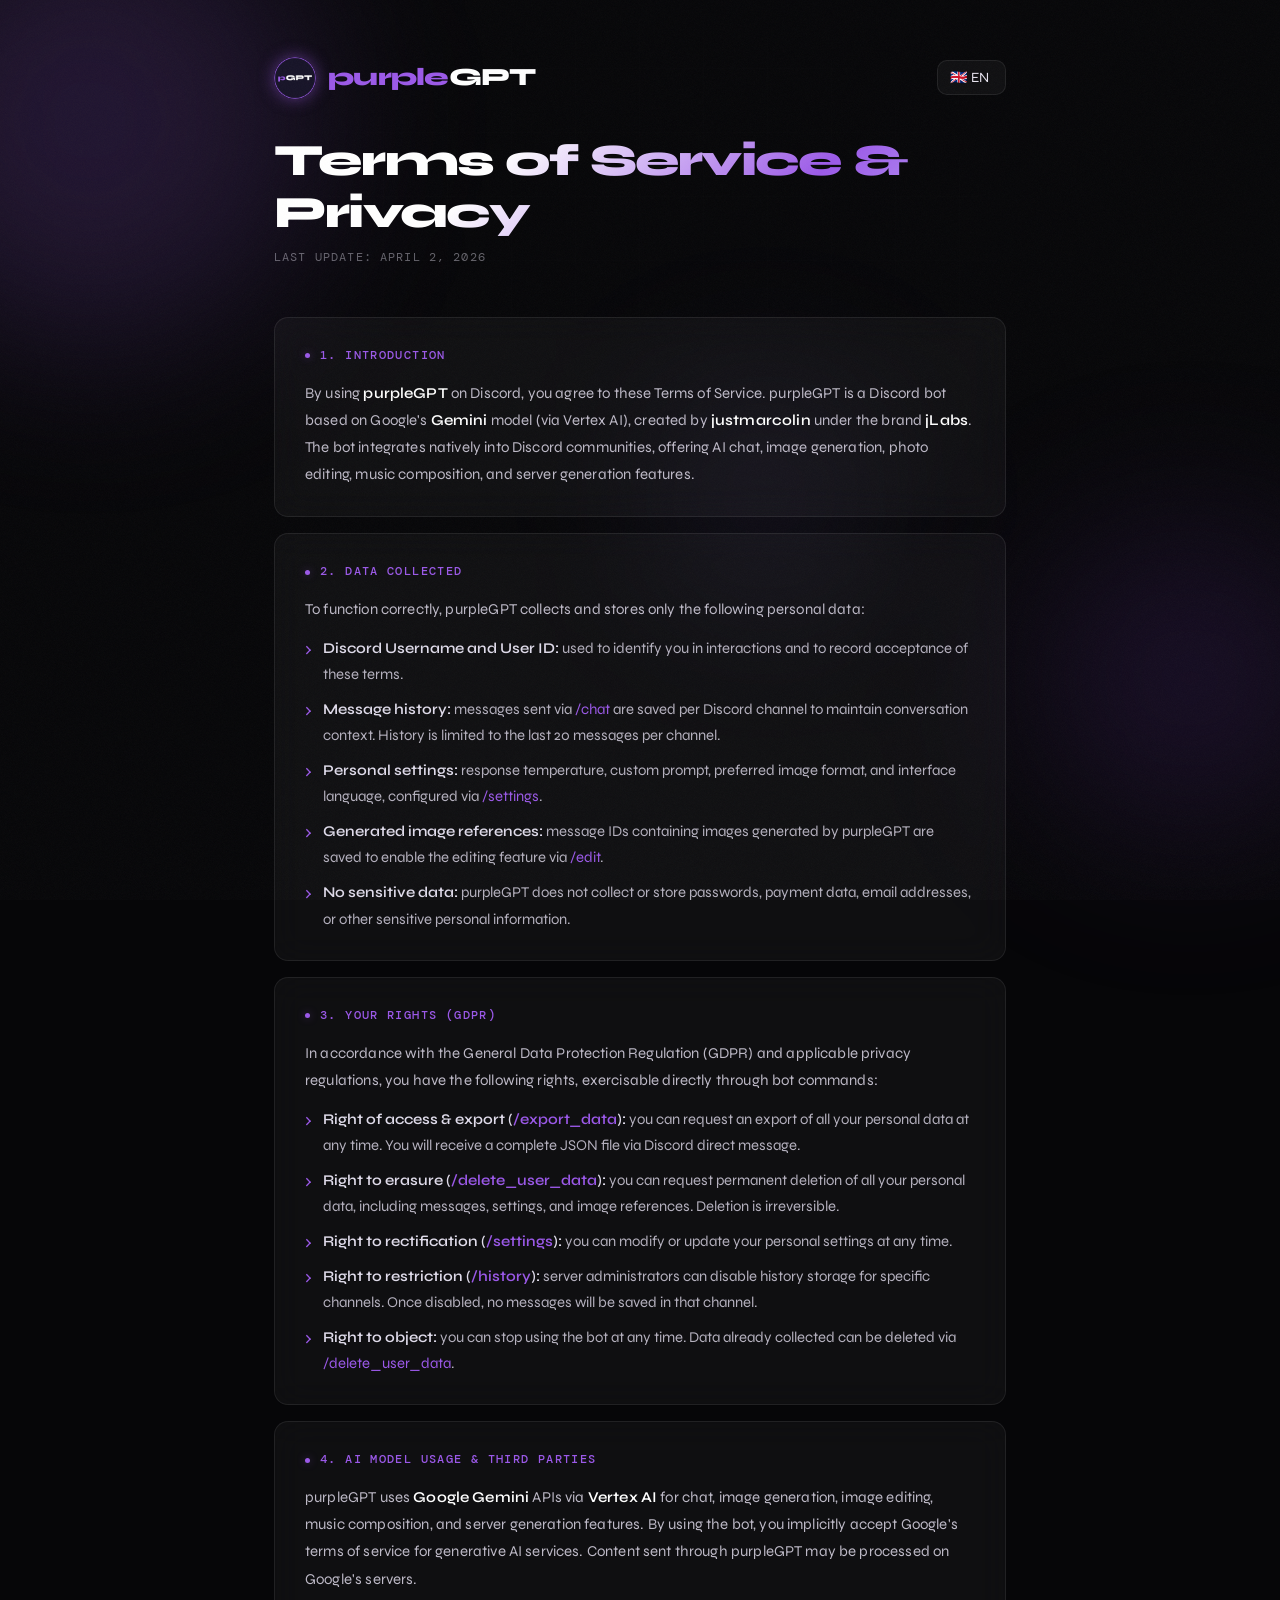
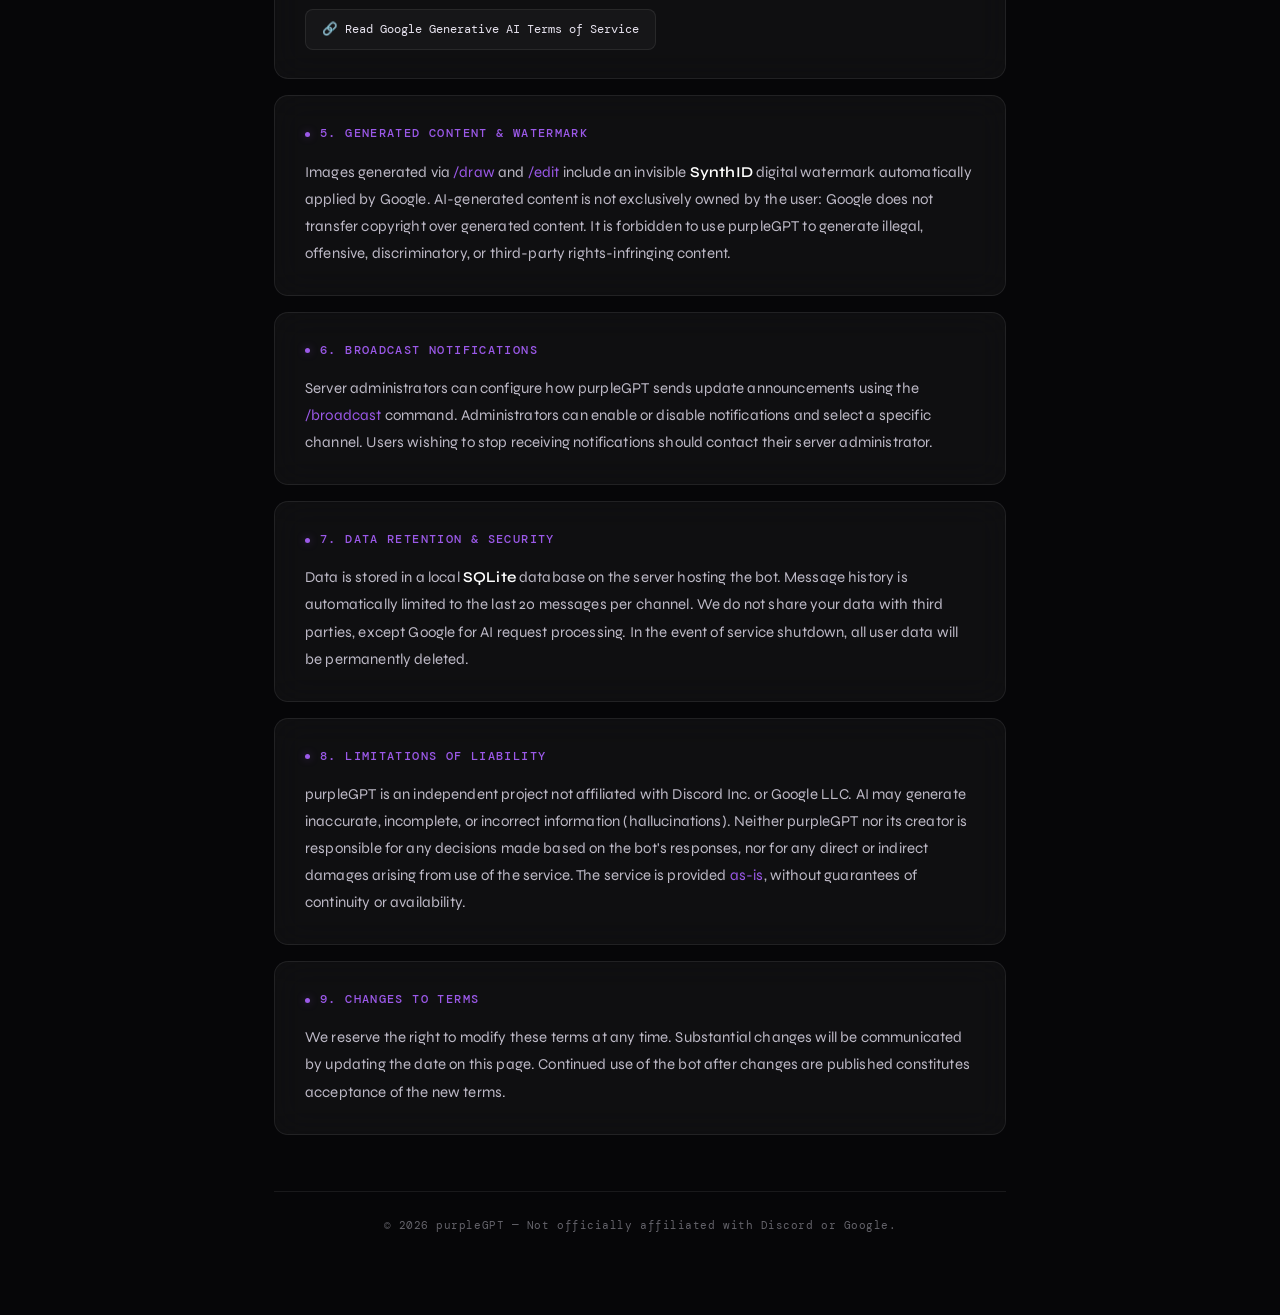
==== commit cbd03f42: "Allineamento cromatico del brand purpleGPT Allineamento cromatico del brand purpleGPT" ====
--- a/purplegpt-tos/index.html
+++ b/purplegpt-tos/index.html
@@ -3,9 +3,65 @@
 <head>
     <meta charset="UTF-8">
     <meta name="viewport" content="width=device-width, initial-scale=1.0">
-    <meta name="description" content="purpleGPT Terms of Service & Privacy Policy">
-    <meta name="robots" content="index, follow">
-    <title>ToS | purpleGPT</title>
+
+    <!-- Primary SEO -->
+    <title>Terms of Service & Privacy — purpleGPT</title>
+    <meta name="description" content="purpleGPT Terms of Service and Privacy Policy. Learn how we collect, use, and protect your data. Fully GDPR-compliant. Available in 6 languages.">
+    <meta name="keywords"    content="purpleGPT terms of service, purpleGPT privacy policy, Discord bot ToS, GDPR, jLabs">
+    <meta name="author"      content="justmarcolin — jLabs">
+    <meta name="robots"      content="index, follow">
+    <meta name="theme-color" content="#9b59e8">
+
+    <!-- Canonical URL -->
+    <link rel="canonical" href="https://justmarcolin.github.io/purplegpt-tos">
+
+    <!-- hreflang — 6 supported languages -->
+    <link rel="alternate" hreflang="en"       href="https://justmarcolin.github.io/purplegpt-tos">
+    <link rel="alternate" hreflang="it"       href="https://justmarcolin.github.io/purplegpt-tos">
+    <link rel="alternate" hreflang="es"       href="https://justmarcolin.github.io/purplegpt-tos">
+    <link rel="alternate" hreflang="pt"       href="https://justmarcolin.github.io/purplegpt-tos">
+    <link rel="alternate" hreflang="fr"       href="https://justmarcolin.github.io/purplegpt-tos">
+    <link rel="alternate" hreflang="de"       href="https://justmarcolin.github.io/purplegpt-tos">
+    <link rel="alternate" hreflang="x-default" href="https://justmarcolin.github.io/purplegpt-tos">
+
+    <!-- Open Graph -->
+    <meta property="og:type"        content="website">
+    <meta property="og:url"         content="https://justmarcolin.github.io/purplegpt-tos">
+    <meta property="og:site_name"   content="purpleGPT">
+    <meta property="og:title"       content="Terms of Service & Privacy — purpleGPT">
+    <meta property="og:description" content="purpleGPT Terms of Service and Privacy Policy. GDPR-compliant. Available in 6 languages.">
+    <meta property="og:image"       content="https://justmarcolin.github.io/purplegpt/og-image.png">
+    <meta property="og:locale"      content="en_US">
+
+    <!-- Twitter Card -->
+    <meta name="twitter:card"        content="summary">
+    <meta name="twitter:site"        content="@jlabs_team">
+    <meta name="twitter:title"       content="Terms of Service & Privacy — purpleGPT">
+    <meta name="twitter:description" content="purpleGPT ToS and Privacy Policy. GDPR-compliant, available in 6 languages.">
+
+    <!-- JSON-LD Structured Data -->
+    <script type="application/ld+json">
+    {
+      "@context": "https://schema.org",
+      "@type": "WebPage",
+      "name": "Terms of Service & Privacy — purpleGPT",
+      "description": "Terms of Service and Privacy Policy for purpleGPT, the AI-powered Discord bot by jLabs.",
+      "url": "https://justmarcolin.github.io/purplegpt-tos",
+      "dateModified": "2026-04-02",
+      "inLanguage": ["en","it","es","pt","fr","de"],
+      "isPartOf": {
+        "@type": "WebSite",
+        "name": "purpleGPT",
+        "url": "https://justmarcolin.github.io/purplegpt"
+      },
+      "publisher": {
+        "@type": "Organization",
+        "name": "jLabs",
+        "url": "https://justmarcolin.github.io/purplegpt"
+      }
+    }
+    </script>
+
     <link rel="stylesheet" href="style.css">
     <link rel="preconnect" href="https://fonts.googleapis.com">
     <link rel="preconnect" href="https://fonts.gstatic.com" crossorigin>
--- a/purplegpt-tos/style.css
+++ b/purplegpt-tos/style.css
@@ -1,344 +1,344 @@
-*, *::before, *::after { box-sizing: border-box; margin: 0; padding: 0; }
-
-:root {
-    --bg:      #060608;
-    --surface: rgba(255,255,255,0.04);
-    --border:  rgba(255,255,255,0.08);
-    --border2: rgba(124,58,237,0.3);
-    --text:    #e8e4f0;
-    --muted:   rgba(232,228,244,0.42);
-    --accent1: #7c3aed;
-    --accent2: #a78bfa;
-    --accent3: #5b21b6;
-    --glow:    rgba(124,58,237,0.4);
-}
-
-html { scroll-behavior: smooth; }
-
-body {
-    background: var(--bg);
-    color: var(--text);
-    font-family: 'Syne', sans-serif;
-    font-size: 16px;
-    line-height: 1.75;
-    min-height: 100vh;
-    overflow-x: hidden;
-    position: relative;
-}
-
-/* Noise texture — same as landing page */
-body::before {
-    content: '';
-    position: fixed;
-    inset: 0;
-    background-image: url("data:image/svg+xml,%3Csvg viewBox='0 0 512 512' xmlns='http://www.w3.org/2000/svg'%3E%3Cfilter id='n'%3E%3CfeTurbulence type='fractalNoise' baseFrequency='0.75' numOctaves='4' stitchTiles='stitch'/%3E%3C/filter%3E%3Crect width='100%25' height='100%25' filter='url(%23n)' opacity='0.035'/%3E%3C/svg%3E");
-    background-repeat: repeat;
-    background-size: 256px 256px;
-    pointer-events: none;
-    z-index: 9999;
-}
-
-/* Grid lines */
-body::after {
-    content: '';
-    position: fixed;
-    inset: 0;
-    background-image:
-        repeating-linear-gradient(0deg,  transparent, transparent 63px, rgba(255,255,255,0.015) 64px),
-        repeating-linear-gradient(90deg, transparent, transparent 63px, rgba(255,255,255,0.015) 64px);
-    pointer-events: none;
-    z-index: 0;
-    mask-image: radial-gradient(ellipse 70% 70% at 50% 30%, black 20%, transparent 100%);
-    -webkit-mask-image: radial-gradient(ellipse 70% 70% at 50% 30%, black 20%, transparent 100%);
-}
-
-/* Floating orbs */
-.orb {
-    position: fixed;
-    border-radius: 50%;
-    filter: blur(90px);
-    pointer-events: none;
-    z-index: 0;
-    opacity: 0;
-    animation: orbFloat 20s ease-in-out infinite, orbFadeIn 1.5s ease forwards;
-}
-.orb1 { width: 440px; height: 440px; background: rgba(124,58,237,0.18); top: -100px; left: -130px; animation-duration: 18s; }
-.orb2 { width: 300px; height: 300px; background: rgba(91,33,182,0.16);  bottom: 8%;  right: -60px; animation-duration: 23s; animation-delay: 2s; }
-.orb3 { width: 200px; height: 200px; background: rgba(167,139,250,0.1); top: 44%;    left: 52%;    animation-duration: 17s; animation-delay: 4s; }
-
-@keyframes orbFadeIn { to { opacity: 1; } }
-@keyframes orbFloat {
-    0%, 100% { transform: translate(0, 0) scale(1); }
-    33%       { transform: translate(30px, -40px) scale(1.06); }
-    66%       { transform: translate(-20px, 30px) scale(0.95); }
-}
-
-/* Layout */
-.container {
-    position: relative;
-    z-index: 1;
-    max-width: 780px;
-    margin: 0 auto;
-    padding: 0 24px 80px;
-}
-
-/* Header */
-header {
-    padding: 56px 0 48px;
-    opacity: 0;
-    transform: translateY(-24px);
-    animation: slideDown 0.8s cubic-bezier(0.22,1,0.36,1) 0.2s forwards;
-}
-@keyframes slideDown { to { opacity: 1; transform: translateY(0); } }
-
-.header-top {
-    display: flex;
-    justify-content: space-between;
-    align-items: center;
-    margin-bottom: 36px;
-}
-
-/* Logo */
-.logo {
-    display: flex;
-    align-items: center;
-    gap: 12px;
-    text-decoration: none;
-}
-.logo-img {
-    width: 42px;
-    height: 42px;
-    border-radius: 50%;
-    object-fit: cover;
-    box-shadow: 0 0 16px rgba(124,58,237,0.5);
-    transition: box-shadow 0.3s, transform 0.3s;
-}
-.logo:hover .logo-img {
-    box-shadow: 0 0 28px rgba(124,58,237,0.75);
-    transform: scale(1.06) rotate(-3deg);
-}
-.logo-wordmark {
-    font-family: 'Syne', sans-serif;
-    font-size: 1.55rem;
-    font-weight: 800;
-    letter-spacing: -0.03em;
-    color: #fff;
-}
-.logo-wordmark .logo-purple { color: var(--accent2); }
-
-/* Language selector */
-.lang-selector select {
-    appearance: none;
-    background: var(--surface);
-    border: 1px solid var(--border);
-    color: var(--text);
-    padding: 8px 16px 8px 12px;
-    border-radius: 10px;
-    font-family: 'Syne', sans-serif;
-    font-size: 0.88rem;
-    cursor: pointer;
-    backdrop-filter: blur(12px);
-    transition: border-color 0.25s, box-shadow 0.25s;
-    outline: none;
-}
-.lang-selector select:hover,
-.lang-selector select:focus {
-    border-color: var(--border2);
-    box-shadow: 0 0 0 3px rgba(124,58,237,0.12);
-}
-
-/* Page title */
-h1 {
-    font-family: 'Syne', sans-serif;
-    font-size: clamp(1.8rem, 5vw, 2.8rem);
-    font-weight: 800;
-    letter-spacing: -0.04em;
-    line-height: 1.15;
-    background: linear-gradient(135deg, #fff 30%, var(--accent2) 70%, #c4b5fd 100%);
-    -webkit-background-clip: text;
-    -webkit-text-fill-color: transparent;
-    background-clip: text;
-    margin-bottom: 10px;
-}
-#lastUpdate {
-    color: var(--muted);
-    font-size: 0.72rem;
-    letter-spacing: 0.1em;
-    text-transform: uppercase;
-    font-family: 'DM Mono', monospace;
-}
-
-/* Content */
-#content {
-    display: flex;
-    flex-direction: column;
-    gap: 16px;
-}
-
-section {
-    background: var(--surface);
-    border: 1px solid var(--border);
-    border-radius: 14px;
-    padding: 28px 30px;
-    backdrop-filter: blur(16px);
-    position: relative;
-    overflow: hidden;
-    opacity: 0;
-    transform: translateY(28px);
-    transition: border-color 0.25s, box-shadow 0.25s, transform 0.2s;
-    animation: sectionIn 0.65s cubic-bezier(0.22,1,0.36,1) forwards;
-}
-@keyframes sectionIn { to { opacity: 1; transform: translateY(0); } }
-
-section::before {
-    content: '';
-    position: absolute;
-    inset: 0;
-    border-radius: 14px;
-    background: linear-gradient(135deg, rgba(124,58,237,0.06) 0%, transparent 60%);
-    opacity: 0;
-    transition: opacity 0.3s;
-}
-section:hover {
-    border-color: var(--border2);
-    box-shadow: 0 0 32px rgba(124,58,237,0.08), 0 8px 24px rgba(0,0,0,0.3);
-    transform: translateY(-2px);
-}
-section:hover::before { opacity: 1; }
-
-/* Left accent bar on hover */
-section::after {
-    content: '';
-    position: absolute;
-    left: 0; top: 20%; bottom: 20%;
-    width: 2px;
-    border-radius: 2px;
-    background: linear-gradient(180deg, var(--accent2), var(--accent3));
-    opacity: 0;
-    transition: opacity 0.3s;
-}
-section:hover::after { opacity: 1; }
-
-/* Section headings */
-h2 {
-    font-family: 'DM Mono', monospace;
-    font-size: 0.72rem;
-    font-weight: 500;
-    letter-spacing: 0.12em;
-    text-transform: uppercase;
-    color: var(--accent2);
-    margin-bottom: 14px;
-    display: flex;
-    align-items: center;
-    gap: 10px;
-}
-h2::before {
-    content: '';
-    display: inline-block;
-    width: 5px; height: 5px;
-    border-radius: 50%;
-    background: linear-gradient(135deg, var(--accent1), var(--accent2));
-    flex-shrink: 0;
-    box-shadow: 0 0 8px var(--glow);
-}
-
-/* Body text */
-section p {
-    font-size: 0.94rem;
-    font-weight: 400;
-    line-height: 1.8;
-    color: rgba(232,228,244,0.8);
-    letter-spacing: 0.01em;
-}
-section p strong { color: #fff; font-weight: 600; }
-section p em     { color: var(--accent2); font-style: normal; }
-
-/* Lists */
-ul {
-    margin-top: 12px;
-    padding-left: 0;
-    list-style: none;
-    display: flex;
-    flex-direction: column;
-    gap: 9px;
-}
-li {
-    font-size: 0.93rem;
-    line-height: 1.75;
-    color: rgba(232,228,244,0.76);
-    padding-left: 18px;
-    position: relative;
-}
-li::before {
-    content: '›';
-    position: absolute;
-    left: 0;
-    color: var(--accent2);
-    font-size: 1.1rem;
-    line-height: 1.75;
-}
-li strong { color: rgba(232,228,244,0.96); font-weight: 600; }
-li em     { color: var(--accent2); font-style: normal; }
-
-/* External link */
-.external-link { margin-top: 16px; }
-.external-link a {
-    display: inline-flex;
-    align-items: center;
-    gap: 8px;
-    color: var(--text);
-    text-decoration: none;
-    font-family: 'DM Mono', monospace;
-    font-size: 0.78rem;
-    padding: 9px 16px;
-    border-radius: 8px;
-    border: 1px solid var(--border);
-    background: rgba(255,255,255,0.03);
-    transition: all 0.25s;
-    position: relative;
-    overflow: hidden;
-}
-.external-link a::before {
-    content: '';
-    position: absolute;
-    inset: 0;
-    background: linear-gradient(135deg, rgba(124,58,237,0.15), rgba(91,33,182,0.1));
-    opacity: 0;
-    transition: opacity 0.25s;
-}
-.external-link a:hover {
-    border-color: var(--border2);
-    color: #fff;
-    box-shadow: 0 0 16px rgba(124,58,237,0.15);
-    transform: translateX(4px);
-}
-.external-link a:hover::before { opacity: 1; }
-
-/* Footer */
-footer {
-    margin-top: 56px;
-    padding: 24px 0 0;
-    border-top: 1px solid var(--border);
-    opacity: 0;
-    animation: fadeUp 0.7s ease 1.3s forwards;
-}
-@keyframes fadeUp { to { opacity: 1; } }
-footer p {
-    font-family: 'DM Mono', monospace;
-    font-size: 0.68rem;
-    color: var(--muted);
-    text-align: center;
-    letter-spacing: 0.05em;
-}
-
-/* Scrollbar */
-::-webkit-scrollbar { width: 5px; }
-::-webkit-scrollbar-track { background: transparent; }
-::-webkit-scrollbar-thumb { background: rgba(124,58,237,0.35); border-radius: 5px; }
-::-webkit-scrollbar-thumb:hover { background: rgba(124,58,237,0.6); }
-::selection { background: var(--accent1); color: #fff; }
-
-@media (max-width: 540px) {
-    section { padding: 20px 18px; }
-    .header-top { flex-direction: column; align-items: flex-start; gap: 16px; }
-}
+*, *::before, *::after { box-sizing: border-box; margin: 0; padding: 0; }
+
+:root {
+    --bg:      #060608;
+    --surface: rgba(255,255,255,0.04);
+    --border:  rgba(255,255,255,0.08);
+    --border2: rgba(155,89,232,0.3);
+    --text:    #e8e4f0;
+    --muted:   rgba(232,228,244,0.42);
+    --accent1: #9b59e8;
+    --accent2: #9b59e8;
+    --accent3: #7a3bc7;
+    --glow:    rgba(155,89,232,0.4);
+}
+
+html { scroll-behavior: smooth; }
+
+body {
+    background: var(--bg);
+    color: var(--text);
+    font-family: 'Syne', sans-serif;
+    font-size: 16px;
+    line-height: 1.75;
+    min-height: 100vh;
+    overflow-x: hidden;
+    position: relative;
+}
+
+/* Noise texture — same as landing page */
+body::before {
+    content: '';
+    position: fixed;
+    inset: 0;
+    background-image: url("data:image/svg+xml,%3Csvg viewBox='0 0 512 512' xmlns='http://www.w3.org/2000/svg'%3E%3Cfilter id='n'%3E%3CfeTurbulence type='fractalNoise' baseFrequency='0.75' numOctaves='4' stitchTiles='stitch'/%3E%3C/filter%3E%3Crect width='100%25' height='100%25' filter='url(%23n)' opacity='0.035'/%3E%3C/svg%3E");
+    background-repeat: repeat;
+    background-size: 256px 256px;
+    pointer-events: none;
+    z-index: 9999;
+}
+
+/* Grid lines */
+body::after {
+    content: '';
+    position: fixed;
+    inset: 0;
+    background-image:
+        repeating-linear-gradient(0deg,  transparent, transparent 63px, rgba(255,255,255,0.015) 64px),
+        repeating-linear-gradient(90deg, transparent, transparent 63px, rgba(255,255,255,0.015) 64px);
+    pointer-events: none;
+    z-index: 0;
+    mask-image: radial-gradient(ellipse 70% 70% at 50% 30%, black 20%, transparent 100%);
+    -webkit-mask-image: radial-gradient(ellipse 70% 70% at 50% 30%, black 20%, transparent 100%);
+}
+
+/* Floating orbs */
+.orb {
+    position: fixed;
+    border-radius: 50%;
+    filter: blur(90px);
+    pointer-events: none;
+    z-index: 0;
+    opacity: 0;
+    animation: orbFloat 20s ease-in-out infinite, orbFadeIn 1.5s ease forwards;
+}
+.orb1 { width: 440px; height: 440px; background: rgba(155,89,232,0.18); top: -100px; left: -130px; animation-duration: 18s; }
+.orb2 { width: 300px; height: 300px; background: rgba(122,59,199,0.16);  bottom: 8%;  right: -60px; animation-duration: 23s; animation-delay: 2s; }
+.orb3 { width: 200px; height: 200px; background: rgba(167,139,250,0.1); top: 44%;    left: 52%;    animation-duration: 17s; animation-delay: 4s; }
+
+@keyframes orbFadeIn { to { opacity: 1; } }
+@keyframes orbFloat {
+    0%, 100% { transform: translate(0, 0) scale(1); }
+    33%       { transform: translate(30px, -40px) scale(1.06); }
+    66%       { transform: translate(-20px, 30px) scale(0.95); }
+}
+
+/* Layout */
+.container {
+    position: relative;
+    z-index: 1;
+    max-width: 780px;
+    margin: 0 auto;
+    padding: 0 24px 80px;
+}
+
+/* Header */
+header {
+    padding: 56px 0 48px;
+    opacity: 0;
+    transform: translateY(-24px);
+    animation: slideDown 0.8s cubic-bezier(0.22,1,0.36,1) 0.2s forwards;
+}
+@keyframes slideDown { to { opacity: 1; transform: translateY(0); } }
+
+.header-top {
+    display: flex;
+    justify-content: space-between;
+    align-items: center;
+    margin-bottom: 36px;
+}
+
+/* Logo */
+.logo {
+    display: flex;
+    align-items: center;
+    gap: 12px;
+    text-decoration: none;
+}
+.logo-img {
+    width: 42px;
+    height: 42px;
+    border-radius: 50%;
+    object-fit: cover;
+    box-shadow: 0 0 16px rgba(155,89,232,0.5);
+    transition: box-shadow 0.3s, transform 0.3s;
+}
+.logo:hover .logo-img {
+    box-shadow: 0 0 28px rgba(155,89,232,0.75);
+    transform: scale(1.06) rotate(-3deg);
+}
+.logo-wordmark {
+    font-family: 'Syne', sans-serif;
+    font-size: 1.55rem;
+    font-weight: 800;
+    letter-spacing: -0.03em;
+    color: #fff;
+}
+.logo-wordmark .logo-purple { color: var(--accent1); }
+
+/* Language selector */
+.lang-selector select {
+    appearance: none;
+    background: var(--surface);
+    border: 1px solid var(--border);
+    color: var(--text);
+    padding: 8px 16px 8px 12px;
+    border-radius: 10px;
+    font-family: 'Syne', sans-serif;
+    font-size: 0.88rem;
+    cursor: pointer;
+    backdrop-filter: blur(12px);
+    transition: border-color 0.25s, box-shadow 0.25s;
+    outline: none;
+}
+.lang-selector select:hover,
+.lang-selector select:focus {
+    border-color: var(--border2);
+    box-shadow: 0 0 0 3px rgba(155,89,232,0.12);
+}
+
+/* Page title */
+h1 {
+    font-family: 'Syne', sans-serif;
+    font-size: clamp(1.8rem, 5vw, 2.8rem);
+    font-weight: 800;
+    letter-spacing: -0.04em;
+    line-height: 1.15;
+    background: linear-gradient(135deg, #fff 30%, var(--accent2) 70%, #c4b5fd 100%);
+    -webkit-background-clip: text;
+    -webkit-text-fill-color: transparent;
+    background-clip: text;
+    margin-bottom: 10px;
+}
+#lastUpdate {
+    color: var(--muted);
+    font-size: 0.72rem;
+    letter-spacing: 0.1em;
+    text-transform: uppercase;
+    font-family: 'DM Mono', monospace;
+}
+
+/* Content */
+#content {
+    display: flex;
+    flex-direction: column;
+    gap: 16px;
+}
+
+section {
+    background: var(--surface);
+    border: 1px solid var(--border);
+    border-radius: 14px;
+    padding: 28px 30px;
+    backdrop-filter: blur(16px);
+    position: relative;
+    overflow: hidden;
+    opacity: 0;
+    transform: translateY(28px);
+    transition: border-color 0.25s, box-shadow 0.25s, transform 0.2s;
+    animation: sectionIn 0.65s cubic-bezier(0.22,1,0.36,1) forwards;
+}
+@keyframes sectionIn { to { opacity: 1; transform: translateY(0); } }
+
+section::before {
+    content: '';
+    position: absolute;
+    inset: 0;
+    border-radius: 14px;
+    background: linear-gradient(135deg, rgba(155,89,232,0.06) 0%, transparent 60%);
+    opacity: 0;
+    transition: opacity 0.3s;
+}
+section:hover {
+    border-color: var(--border2);
+    box-shadow: 0 0 32px rgba(155,89,232,0.08), 0 8px 24px rgba(0,0,0,0.3);
+    transform: translateY(-2px);
+}
+section:hover::before { opacity: 1; }
+
+/* Left accent bar on hover */
+section::after {
+    content: '';
+    position: absolute;
+    left: 0; top: 20%; bottom: 20%;
+    width: 2px;
+    border-radius: 2px;
+    background: linear-gradient(180deg, var(--accent2), var(--accent3));
+    opacity: 0;
+    transition: opacity 0.3s;
+}
+section:hover::after { opacity: 1; }
+
+/* Section headings */
+h2 {
+    font-family: 'DM Mono', monospace;
+    font-size: 0.72rem;
+    font-weight: 500;
+    letter-spacing: 0.12em;
+    text-transform: uppercase;
+    color: var(--accent2);
+    margin-bottom: 14px;
+    display: flex;
+    align-items: center;
+    gap: 10px;
+}
+h2::before {
+    content: '';
+    display: inline-block;
+    width: 5px; height: 5px;
+    border-radius: 50%;
+    background: linear-gradient(135deg, var(--accent1), var(--accent2));
+    flex-shrink: 0;
+    box-shadow: 0 0 8px var(--glow);
+}
+
+/* Body text */
+section p {
+    font-size: 0.94rem;
+    font-weight: 400;
+    line-height: 1.8;
+    color: rgba(232,228,244,0.8);
+    letter-spacing: 0.01em;
+}
+section p strong { color: #fff; font-weight: 600; }
+section p em     { color: var(--accent2); font-style: normal; }
+
+/* Lists */
+ul {
+    margin-top: 12px;
+    padding-left: 0;
+    list-style: none;
+    display: flex;
+    flex-direction: column;
+    gap: 9px;
+}
+li {
+    font-size: 0.93rem;
+    line-height: 1.75;
+    color: rgba(232,228,244,0.76);
+    padding-left: 18px;
+    position: relative;
+}
+li::before {
+    content: '›';
+    position: absolute;
+    left: 0;
+    color: var(--accent2);
+    font-size: 1.1rem;
+    line-height: 1.75;
+}
+li strong { color: rgba(232,228,244,0.96); font-weight: 600; }
+li em     { color: var(--accent2); font-style: normal; }
+
+/* External link */
+.external-link { margin-top: 16px; }
+.external-link a {
+    display: inline-flex;
+    align-items: center;
+    gap: 8px;
+    color: var(--text);
+    text-decoration: none;
+    font-family: 'DM Mono', monospace;
+    font-size: 0.78rem;
+    padding: 9px 16px;
+    border-radius: 8px;
+    border: 1px solid var(--border);
+    background: rgba(255,255,255,0.03);
+    transition: all 0.25s;
+    position: relative;
+    overflow: hidden;
+}
+.external-link a::before {
+    content: '';
+    position: absolute;
+    inset: 0;
+    background: linear-gradient(135deg, rgba(155,89,232,0.15), rgba(122,59,199,0.1));
+    opacity: 0;
+    transition: opacity 0.25s;
+}
+.external-link a:hover {
+    border-color: var(--border2);
+    color: #fff;
+    box-shadow: 0 0 16px rgba(155,89,232,0.15);
+    transform: translateX(4px);
+}
+.external-link a:hover::before { opacity: 1; }
+
+/* Footer */
+footer {
+    margin-top: 56px;
+    padding: 24px 0 0;
+    border-top: 1px solid var(--border);
+    opacity: 0;
+    animation: fadeUp 0.7s ease 1.3s forwards;
+}
+@keyframes fadeUp { to { opacity: 1; } }
+footer p {
+    font-family: 'DM Mono', monospace;
+    font-size: 0.68rem;
+    color: var(--muted);
+    text-align: center;
+    letter-spacing: 0.05em;
+}
+
+/* Scrollbar */
+::-webkit-scrollbar { width: 5px; }
+::-webkit-scrollbar-track { background: transparent; }
+::-webkit-scrollbar-thumb { background: rgba(155,89,232,0.35); border-radius: 5px; }
+::-webkit-scrollbar-thumb:hover { background: rgba(155,89,232,0.6); }
+::selection { background: var(--accent1); color: #fff; }
+
+@media (max-width: 540px) {
+    section { padding: 20px 18px; }
+    .header-top { flex-direction: column; align-items: flex-start; gap: 16px; }
+}
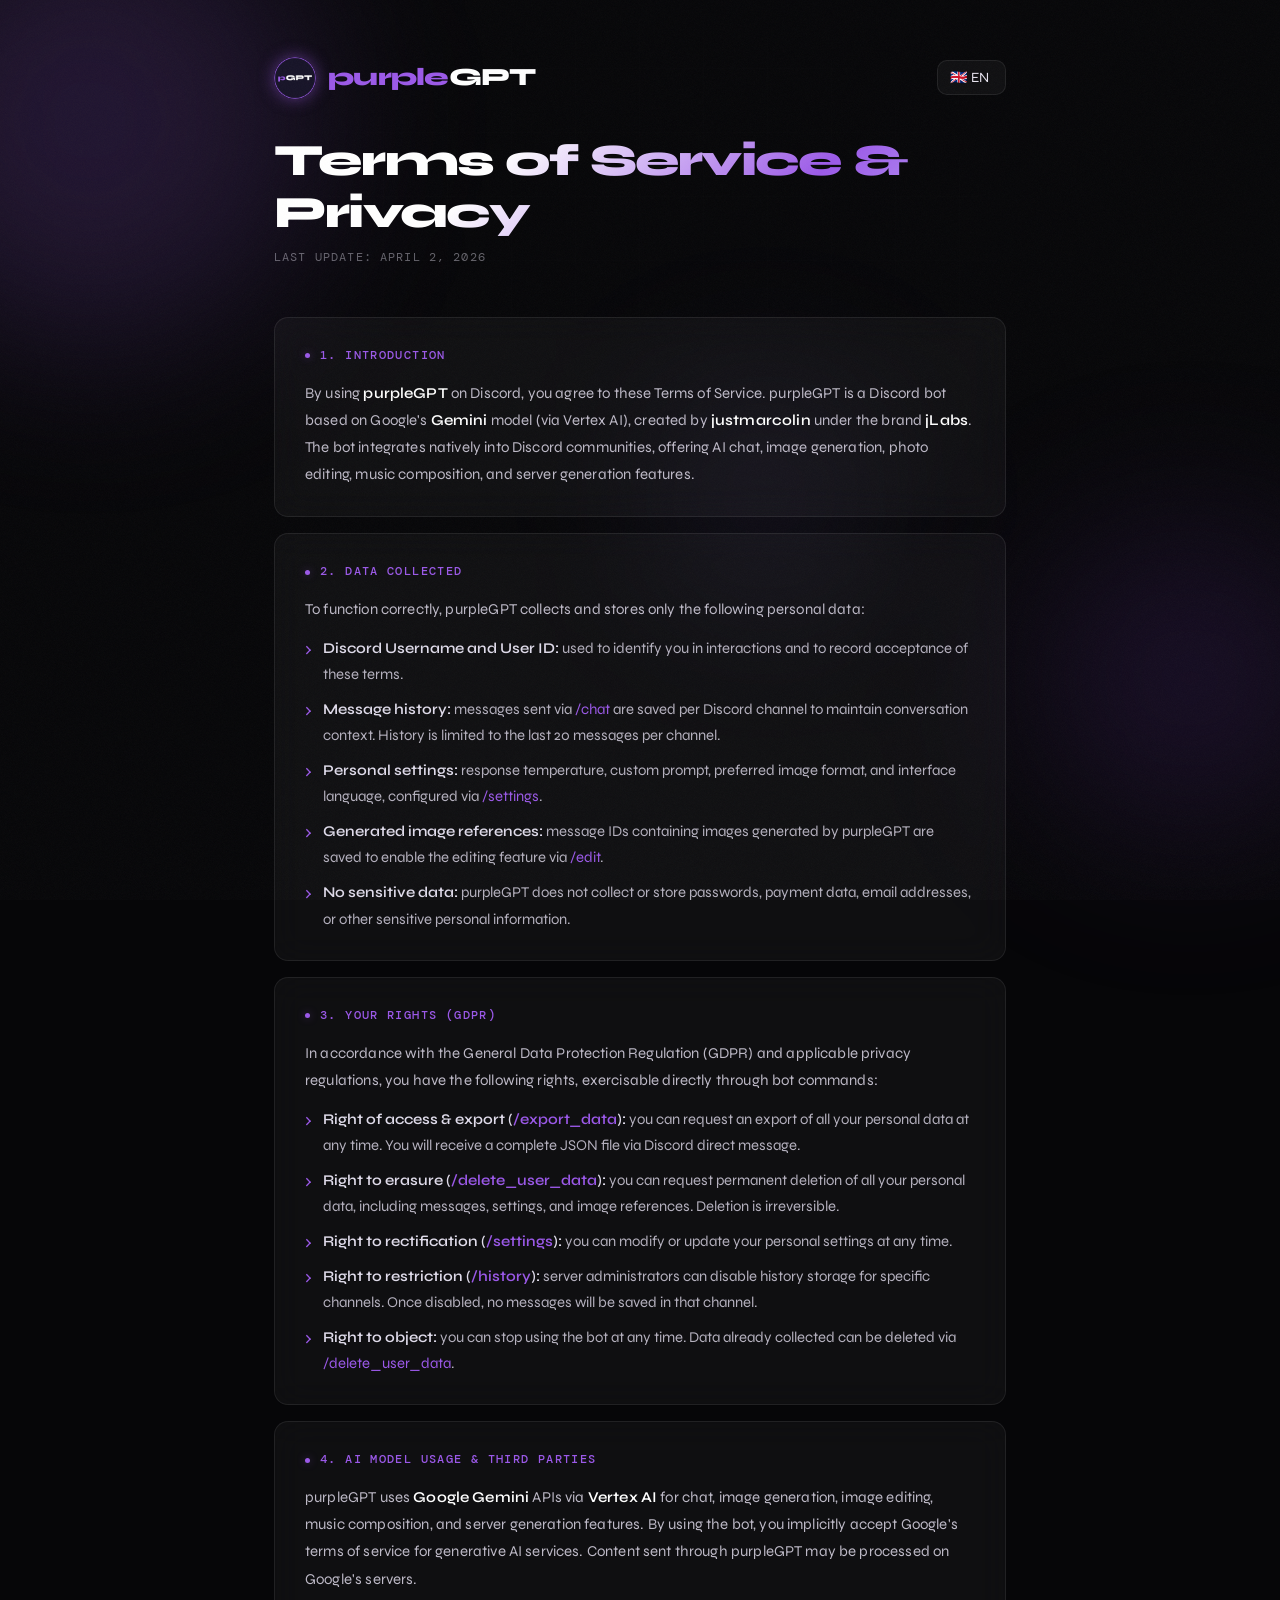
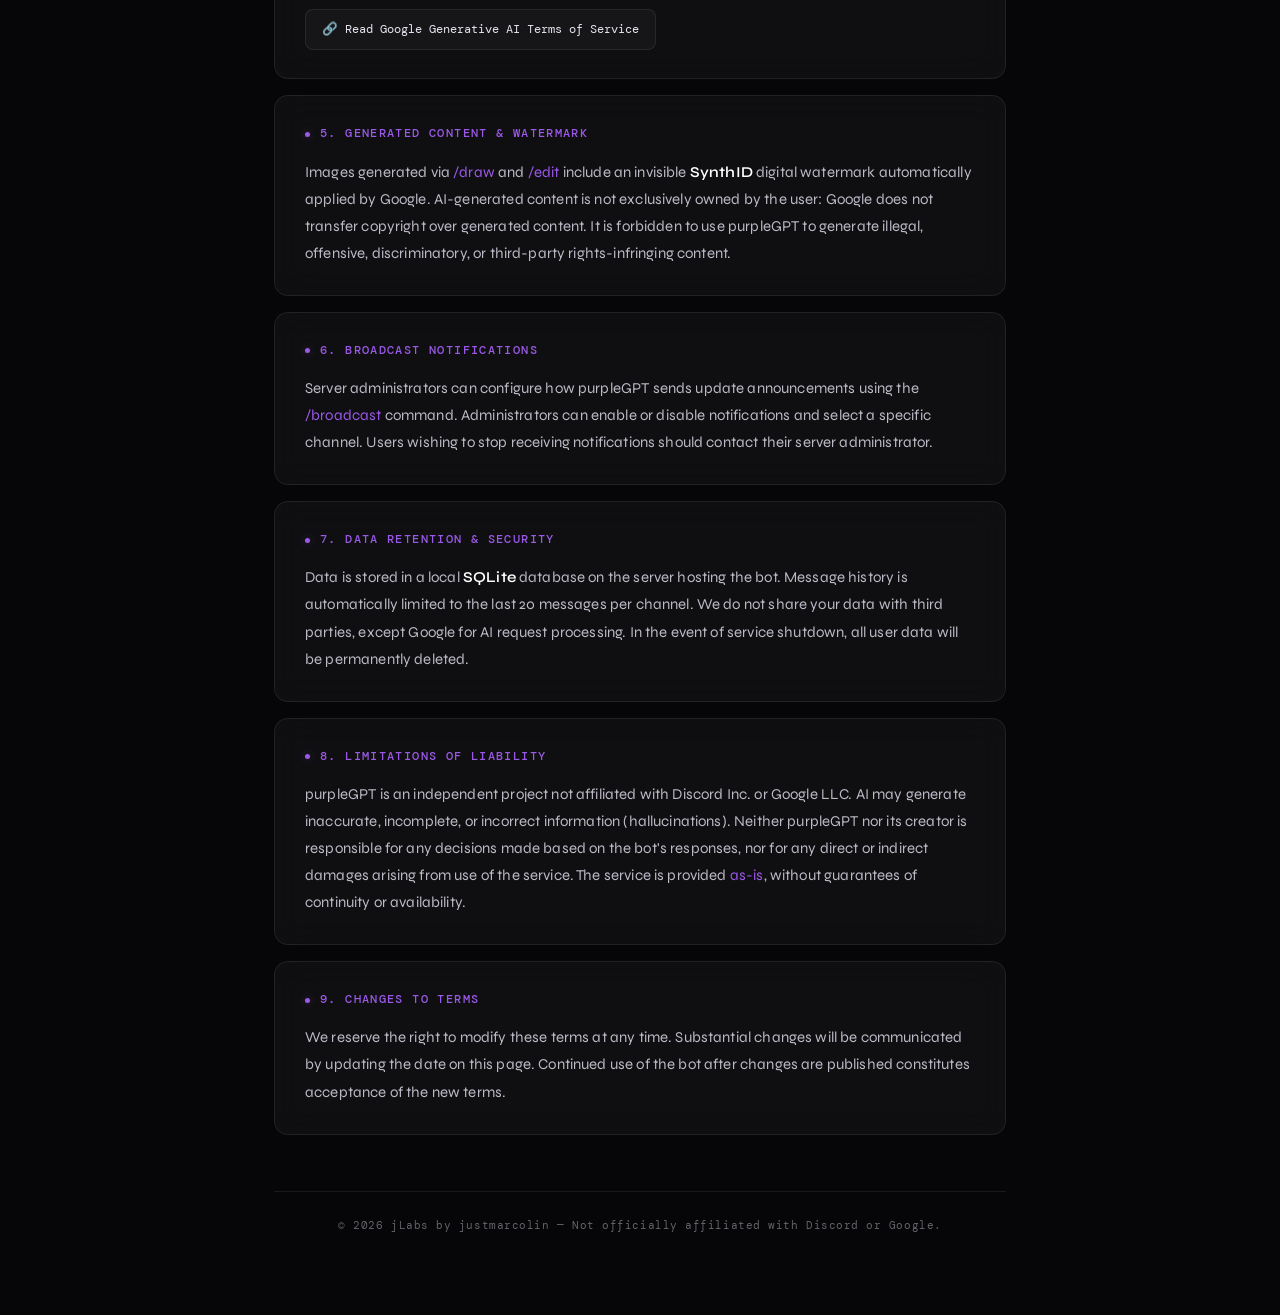
==== commit 9c2e2c06: "Allineato il copyright "jLabs by justmarcolin" Allineato il copyright "jLabs by justmarcolin"" ====
--- a/purplegpt-tos/index.html
+++ b/purplegpt-tos/index.html
@@ -1,43 +1,47 @@
 <!DOCTYPE html>
 <html lang="en">
+
 <head>
     <meta charset="UTF-8">
     <meta name="viewport" content="width=device-width, initial-scale=1.0">
 
     <!-- Primary SEO -->
     <title>Terms of Service & Privacy — purpleGPT</title>
-    <meta name="description" content="purpleGPT Terms of Service and Privacy Policy. Learn how we collect, use, and protect your data. Fully GDPR-compliant. Available in 6 languages.">
-    <meta name="keywords"    content="purpleGPT terms of service, purpleGPT privacy policy, Discord bot ToS, GDPR, jLabs">
-    <meta name="author"      content="justmarcolin — jLabs">
-    <meta name="robots"      content="index, follow">
+    <meta name="description"
+        content="purpleGPT Terms of Service and Privacy Policy. Learn how we collect, use, and protect your data. Fully GDPR-compliant. Available in 6 languages.">
+    <meta name="keywords" content="purpleGPT terms of service, purpleGPT privacy policy, Discord bot ToS, GDPR, jLabs">
+    <meta name="author" content="justmarcolin — jLabs">
+    <meta name="robots" content="index, follow">
     <meta name="theme-color" content="#9b59e8">
 
     <!-- Canonical URL -->
     <link rel="canonical" href="https://justmarcolin.github.io/purplegpt-tos">
 
     <!-- hreflang — 6 supported languages -->
-    <link rel="alternate" hreflang="en"       href="https://justmarcolin.github.io/purplegpt-tos">
-    <link rel="alternate" hreflang="it"       href="https://justmarcolin.github.io/purplegpt-tos">
-    <link rel="alternate" hreflang="es"       href="https://justmarcolin.github.io/purplegpt-tos">
-    <link rel="alternate" hreflang="pt"       href="https://justmarcolin.github.io/purplegpt-tos">
-    <link rel="alternate" hreflang="fr"       href="https://justmarcolin.github.io/purplegpt-tos">
-    <link rel="alternate" hreflang="de"       href="https://justmarcolin.github.io/purplegpt-tos">
+    <link rel="alternate" hreflang="en" href="https://justmarcolin.github.io/purplegpt-tos">
+    <link rel="alternate" hreflang="it" href="https://justmarcolin.github.io/purplegpt-tos">
+    <link rel="alternate" hreflang="es" href="https://justmarcolin.github.io/purplegpt-tos">
+    <link rel="alternate" hreflang="pt" href="https://justmarcolin.github.io/purplegpt-tos">
+    <link rel="alternate" hreflang="fr" href="https://justmarcolin.github.io/purplegpt-tos">
+    <link rel="alternate" hreflang="de" href="https://justmarcolin.github.io/purplegpt-tos">
     <link rel="alternate" hreflang="x-default" href="https://justmarcolin.github.io/purplegpt-tos">
 
     <!-- Open Graph -->
-    <meta property="og:type"        content="website">
-    <meta property="og:url"         content="https://justmarcolin.github.io/purplegpt-tos">
-    <meta property="og:site_name"   content="purpleGPT">
-    <meta property="og:title"       content="Terms of Service & Privacy — purpleGPT">
-    <meta property="og:description" content="purpleGPT Terms of Service and Privacy Policy. GDPR-compliant. Available in 6 languages.">
-    <meta property="og:image"       content="https://justmarcolin.github.io/purplegpt/og-image.png">
-    <meta property="og:locale"      content="en_US">
+    <meta property="og:type" content="website">
+    <meta property="og:url" content="https://justmarcolin.github.io/purplegpt-tos">
+    <meta property="og:site_name" content="purpleGPT">
+    <meta property="og:title" content="Terms of Service & Privacy — purpleGPT">
+    <meta property="og:description"
+        content="purpleGPT Terms of Service and Privacy Policy. GDPR-compliant. Available in 6 languages.">
+    <meta property="og:image" content="https://justmarcolin.github.io/purplegpt/og-image.png">
+    <meta property="og:locale" content="en_US">
 
     <!-- Twitter Card -->
-    <meta name="twitter:card"        content="summary">
-    <meta name="twitter:site"        content="@jlabs_team">
-    <meta name="twitter:title"       content="Terms of Service & Privacy — purpleGPT">
-    <meta name="twitter:description" content="purpleGPT ToS and Privacy Policy. GDPR-compliant, available in 6 languages.">
+    <meta name="twitter:card" content="summary">
+    <meta name="twitter:site" content="@jlabs_team">
+    <meta name="twitter:title" content="Terms of Service & Privacy — purpleGPT">
+    <meta name="twitter:description"
+        content="purpleGPT ToS and Privacy Policy. GDPR-compliant, available in 6 languages.">
 
     <!-- JSON-LD Structured Data -->
     <script type="application/ld+json">
@@ -65,8 +69,10 @@
     <link rel="stylesheet" href="style.css">
     <link rel="preconnect" href="https://fonts.googleapis.com">
     <link rel="preconnect" href="https://fonts.gstatic.com" crossorigin>
-    <link href="https://fonts.googleapis.com/css2?family=Syne:wght@700;800&family=DM+Mono:wght@400;500&display=swap" rel="stylesheet">
+    <link href="https://fonts.googleapis.com/css2?family=Syne:wght@700;800&family=DM+Mono:wght@400;500&display=swap"
+        rel="stylesheet">
 </head>
+
 <body>
 
     <div class="orb orb1"></div>
@@ -76,7 +82,8 @@
     <div class="container">
         <header>
             <div class="header-top">
-                <a class="logo" href="https://discord.com/oauth2/authorize?client_id=1475902576330281022" aria-label="purpleGPT home">
+                <a class="logo" href="https://discord.com/oauth2/authorize?client_id=1475902576330281022"
+                    aria-label="purpleGPT home">
                     <img class="logo-img" src="logoFINAL.png" alt="purpleGPT logo">
                     <span class="logo-wordmark"><span class="logo-purple">purple</span>GPT</span>
                 </a>
@@ -98,426 +105,428 @@
         <main id="content"></main>
 
         <footer>
-            <p id="footerNote">&copy; 2026 purpleGPT &mdash; Not officially affiliated with Discord or Google.</p>
+            <p id="footerNote">&copy; 2026 jLabs by justmarcolin &mdash; Not officially affiliated with Discord or
+                Google.</p>
         </footer>
     </div>
 
     <script>
-    const translations = {
-
-        en: {
-            title: "Terms of Service & Privacy",
-            update: "Last update: April 2, 2026",
-            footer: "&copy; 2026 purpleGPT &mdash; Not officially affiliated with Discord or Google.",
-            sections: [
-                {
-                    h2: "1. Introduction",
-                    p: "By using <strong>purpleGPT</strong> on Discord, you agree to these Terms of Service. purpleGPT is a Discord bot based on Google's <strong>Gemini</strong> model (via Vertex AI), created by <strong>justmarcolin</strong> under the brand <strong>jLabs</strong>. The bot integrates natively into Discord communities, offering AI chat, image generation, photo editing, music composition, and server generation features."
-                },
-                {
-                    h2: "2. Data Collected",
-                    p: "To function correctly, purpleGPT collects and stores only the following personal data:",
-                    list: [
-                        "<strong>Discord Username and User ID:</strong> used to identify you in interactions and to record acceptance of these terms.",
-                        "<strong>Message history:</strong> messages sent via <em>/chat</em> are saved per Discord channel to maintain conversation context. History is limited to the last 20 messages per channel.",
-                        "<strong>Personal settings:</strong> response temperature, custom prompt, preferred image format, and interface language, configured via <em>/settings</em>.",
-                        "<strong>Generated image references:</strong> message IDs containing images generated by purpleGPT are saved to enable the editing feature via <em>/edit</em>.",
-                        "<strong>No sensitive data:</strong> purpleGPT does not collect or store passwords, payment data, email addresses, or other sensitive personal information."
-                    ]
-                },
-                {
-                    h2: "3. Your Rights (GDPR)",
-                    p: "In accordance with the General Data Protection Regulation (GDPR) and applicable privacy regulations, you have the following rights, exercisable directly through bot commands:",
-                    list: [
-                        "<strong>Right of access & export (<em>/export_data</em>):</strong> you can request an export of all your personal data at any time. You will receive a complete JSON file via Discord direct message.",
-                        "<strong>Right to erasure (<em>/delete_user_data</em>):</strong> you can request permanent deletion of all your personal data, including messages, settings, and image references. Deletion is irreversible.",
-                        "<strong>Right to rectification (<em>/settings</em>):</strong> you can modify or update your personal settings at any time.",
-                        "<strong>Right to restriction (<em>/history</em>):</strong> server administrators can disable history storage for specific channels. Once disabled, no messages will be saved in that channel.",
-                        "<strong>Right to object:</strong> you can stop using the bot at any time. Data already collected can be deleted via <em>/delete_user_data</em>."
-                    ]
-                },
-                {
-                    h2: "4. AI Model Usage & Third Parties",
-                    p: "purpleGPT uses <strong>Google Gemini</strong> APIs via <strong>Vertex AI</strong> for chat, image generation, image editing, music composition, and server generation features. By using the bot, you implicitly accept Google's terms of service for generative AI services. Content sent through purpleGPT may be processed on Google's servers.",
-                    link: "Read Google Generative AI Terms of Service"
-                },
-                {
-                    h2: "5. Generated Content & Watermark",
-                    p: "Images generated via <em>/draw</em> and <em>/edit</em> include an invisible <strong>SynthID</strong> digital watermark automatically applied by Google. AI-generated content is not exclusively owned by the user: Google does not transfer copyright over generated content. It is forbidden to use purpleGPT to generate illegal, offensive, discriminatory, or third-party rights-infringing content."
-                },
-                {
-                    h2: "6. Broadcast Notifications",
-                    p: "Server administrators can configure how purpleGPT sends update announcements using the <em>/broadcast</em> command. Administrators can enable or disable notifications and select a specific channel. Users wishing to stop receiving notifications should contact their server administrator."
-                },
-                {
-                    h2: "7. Data Retention & Security",
-                    p: "Data is stored in a local <strong>SQLite</strong> database on the server hosting the bot. Message history is automatically limited to the last 20 messages per channel. We do not share your data with third parties, except Google for AI request processing. In the event of service shutdown, all user data will be permanently deleted."
-                },
-                {
-                    h2: "8. Limitations of Liability",
-                    p: "purpleGPT is an independent project not affiliated with Discord Inc. or Google LLC. AI may generate inaccurate, incomplete, or incorrect information (hallucinations). Neither purpleGPT nor its creator is responsible for any decisions made based on the bot's responses, nor for any direct or indirect damages arising from use of the service. The service is provided <em>as-is</em>, without guarantees of continuity or availability."
-                },
-                {
-                    h2: "9. Changes to Terms",
-                    p: "We reserve the right to modify these terms at any time. Substantial changes will be communicated by updating the date on this page. Continued use of the bot after changes are published constitutes acceptance of the new terms."
-                }
-            ]
-        },
-
-        it: {
-            title: "Termini di Servizio e Privacy",
-            update: "Ultimo aggiornamento: 2 Aprile 2026",
-            footer: "&copy; 2026 purpleGPT &mdash; Non affiliato ufficialmente con Discord o Google.",
-            sections: [
-                {
-                    h2: "1. Introduzione",
-                    p: "Utilizzando <strong>purpleGPT</strong> su Discord, accetti i presenti Termini di Servizio. purpleGPT è un bot Discord basato sul modello <strong>Gemini</strong> di Google (tramite Vertex AI), creato da <strong>justmarcolin</strong> sotto il brand <strong>jLabs</strong>. Il bot si integra nativamente nelle community Discord, offrendo funzionalità di chat AI, generazione di immagini, editing fotografico, composizione musicale e generazione di server."
-                },
-                {
-                    h2: "2. Dati Raccolti",
-                    p: "Per funzionare correttamente, purpleGPT raccoglie e conserva esclusivamente i seguenti dati personali:",
-                    list: [
-                        "<strong>Username e User ID Discord:</strong> utilizzati per identificarti nelle interazioni e per registrare l'accettazione dei presenti termini.",
-                        "<strong>Cronologia dei messaggi:</strong> i messaggi inviati tramite <em>/chat</em> vengono salvati per canale Discord per permettere al bot di mantenere il contesto della conversazione. La cronologia è limitata agli ultimi 20 messaggi per canale.",
-                        "<strong>Impostazioni personali:</strong> temperatura di risposta, prompt personalizzato, formato immagine preferito e lingua dell'interfaccia, configurati tramite <em>/settings</em>.",
-                        "<strong>Riferimenti alle immagini generate:</strong> gli ID dei messaggi contenenti immagini generate da purpleGPT vengono salvati per permettere la funzione di editing tramite <em>/edit</em>.",
-                        "<strong>Nessun dato sensibile:</strong> purpleGPT non raccoglie né conserva password, dati di pagamento, indirizzi email o altri dati personali sensibili."
-                    ]
-                },
-                {
-                    h2: "3. I Tuoi Diritti (GDPR)",
-                    p: "In conformità con il Regolamento Generale sulla Protezione dei Dati (GDPR) e le normative vigenti in materia di privacy, hai i seguenti diritti esercitabili direttamente tramite i comandi del bot:",
-                    list: [
-                        "<strong>Diritto di accesso ed esportazione (<em>/export_data</em>):</strong> puoi richiedere in qualsiasi momento l'esportazione di tutti i tuoi dati personali. Riceverai un file JSON completo via messaggio privato Discord.",
-                        "<strong>Diritto all'oblio (<em>/delete_user_data</em>):</strong> puoi richiedere la cancellazione permanente di tutti i tuoi dati personali, inclusi messaggi, impostazioni e riferimenti alle immagini generate. La cancellazione è irreversibile.",
-                        "<strong>Diritto di rettifica (<em>/settings</em>):</strong> puoi modificare o aggiornare in qualsiasi momento le tue impostazioni personali.",
-                        "<strong>Diritto alla limitazione del trattamento (<em>/history</em>):</strong> gli amministratori del server possono disabilitare la memorizzazione della cronologia per specifici canali. Una volta disabilitata, nessun messaggio verrà salvato in quel canale.",
-                        "<strong>Diritto di opposizione:</strong> puoi interrompere l'utilizzo del bot in qualsiasi momento. I dati già raccolti possono essere eliminati tramite <em>/delete_user_data</em>."
-                    ]
-                },
-                {
-                    h2: "4. Utilizzo del Modello AI e Terze Parti",
-                    p: "purpleGPT utilizza le API di <strong>Google Gemini</strong> tramite <strong>Vertex AI</strong> per le funzionalità di chat, generazione immagini, editing, composizione musicale e generazione server. Utilizzando il bot, accetti implicitamente anche i termini di servizio di Google per i servizi AI generativi. I contenuti inviati tramite purpleGPT potrebbero essere elaborati sui server di Google.",
-                    link: "Leggi i Google Generative AI Terms of Service"
-                },
-                {
-                    h2: "5. Contenuti Generati e Watermark",
-                    p: "Le immagini generate tramite <em>/draw</em> e <em>/edit</em> includono un watermark digitale invisibile <strong>SynthID</strong> applicato automaticamente da Google. I contenuti generati dall'AI non sono di proprietà esclusiva dell'utente: Google non trasferisce diritti d'autore sui contenuti generati. È vietato utilizzare purpleGPT per generare contenuti illegali, offensivi, discriminatori o che violino i diritti di terzi."
-                },
-                {
-                    h2: "6. Notifiche Broadcast",
-                    p: "Gli amministratori del server possono configurare come purpleGPT invia annunci di aggiornamento tramite il comando <em>/broadcast</em>. Gli amministratori possono abilitare o disabilitare le notifiche e selezionare un canale specifico. Gli utenti che desiderano interrompere la ricezione delle notifiche devono contattare l'amministratore del proprio server."
-                },
-                {
-                    h2: "7. Conservazione e Sicurezza dei Dati",
-                    p: "I dati vengono conservati in un database <strong>SQLite</strong> locale sul server che ospita il bot. La cronologia dei messaggi è limitata automaticamente agli ultimi 20 messaggi per canale. Non condividiamo i tuoi dati con terze parti, ad eccezione di Google per l'elaborazione delle richieste AI. In caso di chiusura del servizio, tutti i dati degli utenti verranno eliminati permanentemente."
-                },
-                {
-                    h2: "8. Limitazioni di Responsabilità",
-                    p: "purpleGPT è un progetto indipendente non affiliato con Discord Inc. o Google LLC. L'intelligenza artificiale può generare informazioni imprecise, incomplete o errate (allucinazioni). Né purpleGPT né il suo creatore sono responsabili per eventuali decisioni prese sulla base delle risposte fornite dal bot, né per danni diretti o indiretti derivanti dall'utilizzo del servizio. Il servizio è fornito <em>as-is</em>, senza garanzie di continuità o disponibilità."
-                },
-                {
-                    h2: "9. Modifiche ai Termini",
-                    p: "Ci riserviamo il diritto di modificare i presenti termini in qualsiasi momento. Le modifiche sostanziali verranno comunicate tramite aggiornamento della data in questa pagina. L'utilizzo continuato del bot dopo la pubblicazione delle modifiche costituisce accettazione dei nuovi termini."
-                }
-            ]
-        },
-
-        es: {
-            title: "Términos de Servicio y Privacidad",
-            update: "Última actualización: 2 de Abril de 2026",
-            footer: "&copy; 2026 purpleGPT &mdash; No afiliado oficialmente con Discord o Google.",
-            sections: [
-                {
-                    h2: "1. Introducción",
-                    p: "Al usar <strong>purpleGPT</strong> en Discord, aceptas estos Términos de Servicio. purpleGPT es un bot de Discord basado en el modelo <strong>Gemini</strong> de Google (a través de Vertex AI), creado por <strong>justmarcolin</strong> bajo la marca <strong>jLabs</strong>. El bot se integra nativamente en comunidades de Discord, ofreciendo chat IA, generación de imágenes, edición fotográfica, composición musical y generación de servidores."
-                },
-                {
-                    h2: "2. Datos Recopilados",
-                    p: "Para funcionar correctamente, purpleGPT recopila y almacena únicamente los siguientes datos personales:",
-                    list: [
-                        "<strong>Nombre de usuario e ID de Discord:</strong> utilizados para identificarte en las interacciones y registrar la aceptación de estos términos.",
-                        "<strong>Historial de mensajes:</strong> los mensajes enviados a través de <em>/chat</em> se guardan por canal de Discord para mantener el contexto. El historial está limitado a los últimos 20 mensajes por canal.",
-                        "<strong>Configuración personal:</strong> temperatura de respuesta, prompt personalizado, formato de imagen preferido e idioma de la interfaz, configurados mediante <em>/settings</em>.",
-                        "<strong>Referencias de imágenes generadas:</strong> los ID de mensajes con imágenes generadas por purpleGPT se guardan para habilitar la función de edición mediante <em>/edit</em>.",
-                        "<strong>Sin datos sensibles:</strong> purpleGPT no recopila ni almacena contraseñas, datos de pago, correos electrónicos u otra información personal sensible."
-                    ]
-                },
-                {
-                    h2: "3. Tus Derechos (RGPD)",
-                    p: "De acuerdo con el Reglamento General de Protección de Datos (RGPD) y las normativas de privacidad aplicables, tienes los siguientes derechos, ejercibles directamente a través de los comandos del bot:",
-                    list: [
-                        "<strong>Derecho de acceso y exportación (<em>/export_data</em>):</strong> puedes solicitar la exportación de todos tus datos personales en cualquier momento. Recibirás un archivo JSON completo por mensaje directo de Discord.",
-                        "<strong>Derecho al olvido (<em>/delete_user_data</em>):</strong> puedes solicitar la eliminación permanente de todos tus datos personales, incluidos mensajes, configuraciones y referencias de imágenes. La eliminación es irreversible.",
-                        "<strong>Derecho de rectificación (<em>/settings</em>):</strong> puedes modificar o actualizar tu configuración personal en cualquier momento.",
-                        "<strong>Derecho de limitación (<em>/history</em>):</strong> los administradores del servidor pueden desactivar el almacenamiento del historial para canales específicos.",
-                        "<strong>Derecho de oposición:</strong> puedes dejar de usar el bot en cualquier momento. Los datos recopilados pueden eliminarse mediante <em>/delete_user_data</em>."
-                    ]
-                },
-                {
-                    h2: "4. Uso del Modelo IA y Terceros",
-                    p: "purpleGPT usa las APIs de <strong>Google Gemini</strong> a través de <strong>Vertex AI</strong> para chat, generación de imágenes, edición, composición musical y generación de servidores. Al usar el bot, aceptas implícitamente los términos de servicio de Google para servicios de IA generativa. El contenido enviado a través de purpleGPT puede ser procesado en los servidores de Google.",
-                    link: "Leer los Términos de Servicio de Google Generative AI"
-                },
-                {
-                    h2: "5. Contenido Generado y Marca de Agua",
-                    p: "Las imágenes generadas con <em>/draw</em> y <em>/edit</em> incluyen una marca de agua digital invisible <strong>SynthID</strong> aplicada automáticamente por Google. El contenido generado por IA no es propiedad exclusiva del usuario. Está prohibido usar purpleGPT para generar contenido ilegal, ofensivo, discriminatorio o que infrinja derechos de terceros."
-                },
-                {
-                    h2: "6. Notificaciones Broadcast",
-                    p: "Los administradores del servidor pueden configurar cómo purpleGPT envía anuncios de actualización mediante el comando <em>/broadcast</em>. Los administradores pueden activar o desactivar las notificaciones y seleccionar un canal específico."
-                },
-                {
-                    h2: "7. Retención y Seguridad de Datos",
-                    p: "Los datos se almacenan en una base de datos <strong>SQLite</strong> local en el servidor que aloja el bot. El historial de mensajes se limita automáticamente a los últimos 20 por canal. No compartimos tus datos con terceros, excepto Google para el procesamiento de solicitudes IA. En caso de cierre del servicio, todos los datos de los usuarios serán eliminados permanentemente."
-                },
-                {
-                    h2: "8. Limitaciones de Responsabilidad",
-                    p: "purpleGPT es un proyecto independiente no afiliado con Discord Inc. o Google LLC. La IA puede generar información imprecisa o incorrecta. Ni purpleGPT ni su creador son responsables de decisiones tomadas en base a las respuestas del bot, ni de daños directos o indirectos derivados del uso del servicio. El servicio se proporciona <em>tal cual</em>, sin garantías de continuidad."
-                },
-                {
-                    h2: "9. Cambios en los Términos",
-                    p: "Nos reservamos el derecho de modificar estos términos en cualquier momento. Los cambios sustanciales se comunicarán actualizando la fecha en esta página. El uso continuado del bot tras la publicación de cambios constituye la aceptación de los nuevos términos."
-                }
-            ]
-        },
-
-        pt: {
-            title: "Termos de Serviço e Privacidade",
-            update: "Última atualização: 2 de Abril de 2026",
-            footer: "&copy; 2026 purpleGPT &mdash; Não afiliado oficialmente com Discord ou Google.",
-            sections: [
-                {
-                    h2: "1. Introdução",
-                    p: "Ao usar <strong>purpleGPT</strong> no Discord, aceitas estes Termos de Serviço. purpleGPT é um bot do Discord baseado no modelo <strong>Gemini</strong> da Google (via Vertex AI), criado por <strong>justmarcolin</strong> sob a marca <strong>jLabs</strong>. O bot integra-se nativamente em comunidades Discord, oferecendo chat IA, geração de imagens, edição de fotos, composição musical e geração de servidores."
-                },
-                {
-                    h2: "2. Dados Recolhidos",
-                    p: "Para funcionar corretamente, o purpleGPT recolhe e armazena apenas os seguintes dados pessoais:",
-                    list: [
-                        "<strong>Nome de utilizador e ID do Discord:</strong> utilizados para te identificar nas interações e registar a aceitação destes termos.",
-                        "<strong>Histórico de mensagens:</strong> as mensagens enviadas via <em>/chat</em> são guardadas por canal do Discord para manter o contexto da conversa. O histórico está limitado às últimas 20 mensagens por canal.",
-                        "<strong>Definições pessoais:</strong> temperatura de resposta, prompt personalizado, formato de imagem preferido e idioma da interface, configurados via <em>/settings</em>.",
-                        "<strong>Referências de imagens geradas:</strong> os IDs de mensagens com imagens geradas pelo purpleGPT são guardados para ativar a função de edição via <em>/edit</em>.",
-                        "<strong>Sem dados sensíveis:</strong> o purpleGPT não recolhe nem armazena passwords, dados de pagamento, endereços de email ou outras informações pessoais sensíveis."
-                    ]
-                },
-                {
-                    h2: "3. Os Teus Direitos (RGPD)",
-                    p: "Em conformidade com o Regulamento Geral sobre a Proteção de Dados (RGPD) e as normativas de privacidade aplicáveis, tens os seguintes direitos, exercíveis diretamente através dos comandos do bot:",
-                    list: [
-                        "<strong>Direito de acesso e exportação (<em>/export_data</em>):</strong> podes solicitar a exportação de todos os teus dados pessoais a qualquer momento. Receberás um ficheiro JSON completo por mensagem direta do Discord.",
-                        "<strong>Direito ao apagamento (<em>/delete_user_data</em>):</strong> podes solicitar a eliminação permanente de todos os teus dados pessoais. A eliminação é irreversível.",
-                        "<strong>Direito de retificação (<em>/settings</em>):</strong> podes modificar ou atualizar as tuas definições pessoais a qualquer momento.",
-                        "<strong>Direito de limitação (<em>/history</em>):</strong> os administradores do servidor podem desativar o armazenamento do histórico para canais específicos.",
-                        "<strong>Direito de oposição:</strong> podes parar de usar o bot a qualquer momento. Os dados recolhidos podem ser eliminados via <em>/delete_user_data</em>."
-                    ]
-                },
-                {
-                    h2: "4. Uso do Modelo IA e Terceiros",
-                    p: "O purpleGPT usa as APIs do <strong>Google Gemini</strong> via <strong>Vertex AI</strong> para chat, geração de imagens, edição, composição musical e geração de servidores. Ao usar o bot, aceitas implicitamente os termos de serviço da Google para serviços de IA generativa.",
-                    link: "Ler os Termos de Serviço do Google Generative AI"
-                },
-                {
-                    h2: "5. Conteúdo Gerado e Marca de Água",
-                    p: "As imagens geradas via <em>/draw</em> e <em>/edit</em> incluem uma marca de água digital invisível <strong>SynthID</strong> aplicada automaticamente pela Google. O conteúdo gerado por IA não é propriedade exclusiva do utilizador. É proibido usar o purpleGPT para gerar conteúdo ilegal, ofensivo, discriminatório ou que viole direitos de terceiros."
-                },
-                {
-                    h2: "6. Notificações Broadcast",
-                    p: "Os administradores do servidor podem configurar como o purpleGPT envia anúncios de atualização usando o comando <em>/broadcast</em>. Os administradores podem ativar ou desativar as notificações e selecionar um canal específico."
-                },
-                {
-                    h2: "7. Retenção e Segurança de Dados",
-                    p: "Os dados são armazenados numa base de dados <strong>SQLite</strong> local no servidor que aloja o bot. O histórico de mensagens está automaticamente limitado às últimas 20 por canal. Não partilhamos os teus dados com terceiros, exceto a Google para o processamento de pedidos IA."
-                },
-                {
-                    h2: "8. Limitações de Responsabilidade",
-                    p: "O purpleGPT é um projeto independente não afiliado com Discord Inc. ou Google LLC. A IA pode gerar informações imprecisas ou incorretas. Nem o purpleGPT nem o seu criador são responsáveis por decisões tomadas com base nas respostas do bot. O serviço é fornecido <em>tal como está</em>, sem garantias de continuidade."
-                },
-                {
-                    h2: "9. Alterações aos Termos",
-                    p: "Reservamo-nos o direito de modificar estes termos a qualquer momento. As alterações substanciais serão comunicadas atualizando a data nesta página. O uso continuado do bot após a publicação de alterações constitui a aceitação dos novos termos."
-                }
-            ]
-        },
-
-        fr: {
-            title: "Conditions d'Utilisation et Confidentialité",
-            update: "Dernière mise à jour : 2 Avril 2026",
-            footer: "&copy; 2026 purpleGPT &mdash; Non affilié officiellement à Discord ou Google.",
-            sections: [
-                {
-                    h2: "1. Introduction",
-                    p: "En utilisant <strong>purpleGPT</strong> sur Discord, tu acceptes les présentes Conditions d'Utilisation. purpleGPT est un bot Discord basé sur le modèle <strong>Gemini</strong> de Google (via Vertex AI), créé par <strong>justmarcolin</strong> sous la marque <strong>jLabs</strong>. Le bot s'intègre nativement dans les communautés Discord, offrant chat IA, génération d'images, édition photo, composition musicale et génération de serveurs."
-                },
-                {
-                    h2: "2. Données Collectées",
-                    p: "Pour fonctionner correctement, purpleGPT collecte et conserve uniquement les données personnelles suivantes :",
-                    list: [
-                        "<strong>Nom d'utilisateur et ID Discord :</strong> utilisés pour t'identifier dans les interactions et enregistrer l'acceptation de ces conditions.",
-                        "<strong>Historique des messages :</strong> les messages envoyés via <em>/chat</em> sont sauvegardés par canal Discord pour maintenir le contexte de conversation. L'historique est limité aux 20 derniers messages par canal.",
-                        "<strong>Paramètres personnels :</strong> température de réponse, prompt personnalisé, format d'image préféré et langue de l'interface, configurés via <em>/settings</em>.",
-                        "<strong>Références des images générées :</strong> les ID des messages contenant des images générées par purpleGPT sont sauvegardés pour activer la fonction d'édition via <em>/edit</em>.",
-                        "<strong>Pas de données sensibles :</strong> purpleGPT ne collecte ni ne conserve de mots de passe, données de paiement, adresses email ou autres informations personnelles sensibles."
-                    ]
-                },
-                {
-                    h2: "3. Tes Droits (RGPD)",
-                    p: "Conformément au Règlement Général sur la Protection des Données (RGPD) et aux réglementations de confidentialité applicables, tu disposes des droits suivants, exerçables directement via les commandes du bot :",
-                    list: [
-                        "<strong>Droit d'accès et d'exportation (<em>/export_data</em>) :</strong> tu peux demander l'exportation de toutes tes données personnelles à tout moment. Tu recevras un fichier JSON complet par message direct Discord.",
-                        "<strong>Droit à l'effacement (<em>/delete_user_data</em>) :</strong> tu peux demander la suppression permanente de toutes tes données personnelles. La suppression est irréversible.",
-                        "<strong>Droit de rectification (<em>/settings</em>) :</strong> tu peux modifier ou mettre à jour tes paramètres personnels à tout moment.",
-                        "<strong>Droit à la limitation (<em>/history</em>) :</strong> les administrateurs du serveur peuvent désactiver la sauvegarde de l'historique pour des canaux spécifiques.",
-                        "<strong>Droit d'opposition :</strong> tu peux arrêter d'utiliser le bot à tout moment. Les données déjà collectées peuvent être supprimées via <em>/delete_user_data</em>."
-                    ]
-                },
-                {
-                    h2: "4. Utilisation du Modèle IA et Tiers",
-                    p: "purpleGPT utilise les API <strong>Google Gemini</strong> via <strong>Vertex AI</strong> pour le chat, la génération d'images, l'édition, la composition musicale et la génération de serveurs. En utilisant le bot, tu acceptes implicitement les conditions de service de Google pour les services d'IA générative.",
-                    link: "Lire les Conditions d'Utilisation de Google Generative AI"
-                },
-                {
-                    h2: "5. Contenu Généré et Filigrane",
-                    p: "Les images générées via <em>/draw</em> et <em>/edit</em> incluent un filigrane numérique invisible <strong>SynthID</strong> appliqué automatiquement par Google. Le contenu généré par l'IA n'est pas la propriété exclusive de l'utilisateur. Il est interdit d'utiliser purpleGPT pour générer du contenu illégal, offensant, discriminatoire ou portant atteinte aux droits de tiers."
-                },
-                {
-                    h2: "6. Notifications Broadcast",
-                    p: "Les administrateurs du serveur peuvent configurer comment purpleGPT envoie des annonces de mise à jour en utilisant la commande <em>/broadcast</em>. Les administrateurs peuvent activer ou désactiver les notifications et sélectionner un canal spécifique."
-                },
-                {
-                    h2: "7. Conservation et Sécurité des Données",
-                    p: "Les données sont stockées dans une base de données <strong>SQLite</strong> locale sur le serveur hébergeant le bot. L'historique des messages est automatiquement limité aux 20 derniers par canal. Nous ne partageons pas tes données avec des tiers, sauf Google pour le traitement des requêtes IA."
-                },
-                {
-                    h2: "8. Limitations de Responsabilité",
-                    p: "purpleGPT est un projet indépendant non affilié à Discord Inc. ou Google LLC. L'IA peut générer des informations imprécises ou incorrectes. Ni purpleGPT ni son créateur ne sont responsables des décisions prises sur la base des réponses du bot. Le service est fourni <em>tel quel</em>, sans garanties de continuité."
-                },
-                {
-                    h2: "9. Modifications des Conditions",
-                    p: "Nous nous réservons le droit de modifier ces conditions à tout moment. Les modifications substantielles seront communiquées en mettant à jour la date sur cette page. L'utilisation continue du bot après publication des modifications vaut acceptation des nouvelles conditions."
-                }
-            ]
-        },
-
-        de: {
-            title: "Nutzungsbedingungen und Datenschutz",
-            update: "Letzte Aktualisierung: 2. April 2026",
-            footer: "&copy; 2026 purpleGPT &mdash; Nicht offiziell mit Discord oder Google verbunden.",
-            sections: [
-                {
-                    h2: "1. Einführung",
-                    p: "Durch die Nutzung von <strong>purpleGPT</strong> auf Discord stimmst du diesen Nutzungsbedingungen zu. purpleGPT ist ein Discord-Bot basierend auf Googles <strong>Gemini</strong>-Modell (über Vertex AI), erstellt von <strong>justmarcolin</strong> unter der Marke <strong>jLabs</strong>. Der Bot integriert sich nativ in Discord-Communities und bietet KI-Chat, Bildgenerierung, Fotobearbeitung, Musikkomposition und Servergenerierung."
-                },
-                {
-                    h2: "2. Erhobene Daten",
-                    p: "Um korrekt zu funktionieren, erhebt und speichert purpleGPT ausschließlich folgende personenbezogene Daten:",
-                    list: [
-                        "<strong>Discord-Benutzername und User-ID:</strong> zur Identifikation bei Interaktionen und zur Registrierung der Annahme dieser Bedingungen.",
-                        "<strong>Nachrichtenverlauf:</strong> Nachrichten, die über <em>/chat</em> gesendet werden, werden pro Discord-Kanal gespeichert, um den Gesprächskontext beizubehalten. Der Verlauf ist auf die letzten 20 Nachrichten pro Kanal begrenzt.",
-                        "<strong>Persönliche Einstellungen:</strong> Antworttemperatur, benutzerdefinierter Prompt, bevorzugtes Bildformat und Sprache der Benutzeroberfläche, konfiguriert über <em>/settings</em>.",
-                        "<strong>Referenzen generierter Bilder:</strong> Nachrichten-IDs mit von purpleGPT generierten Bildern werden gespeichert, um die Bearbeitungsfunktion über <em>/edit</em> zu ermöglichen.",
-                        "<strong>Keine sensiblen Daten:</strong> purpleGPT erhebt oder speichert keine Passwörter, Zahlungsdaten, E-Mail-Adressen oder andere sensible personenbezogene Informationen."
-                    ]
-                },
-                {
-                    h2: "3. Deine Rechte (DSGVO)",
-                    p: "In Übereinstimmung mit der Datenschutz-Grundverordnung (DSGVO) und geltenden Datenschutzvorschriften hast du folgende Rechte, die direkt über Bot-Befehle ausgeübt werden können:",
-                    list: [
-                        "<strong>Recht auf Auskunft und Export (<em>/export_data</em>):</strong> du kannst jederzeit den Export aller deiner gespeicherten Daten anfordern. Du erhältst eine vollständige JSON-Datei per Discord-Direktnachricht.",
-                        "<strong>Recht auf Löschung (<em>/delete_user_data</em>):</strong> du kannst die dauerhafte Löschung aller deiner Daten beantragen. Die Löschung ist unwiderruflich.",
-                        "<strong>Recht auf Berichtigung (<em>/settings</em>):</strong> du kannst deine persönlichen Einstellungen jederzeit ändern oder aktualisieren.",
-                        "<strong>Recht auf Einschränkung (<em>/history</em>):</strong> Server-Administratoren können die Verlaufsspeicherung für bestimmte Kanäle deaktivieren.",
-                        "<strong>Widerspruchsrecht:</strong> du kannst die Nutzung des Bots jederzeit einstellen. Bereits erhobene Daten können über <em>/delete_user_data</em> gelöscht werden."
-                    ]
-                },
-                {
-                    h2: "4. KI-Modell-Nutzung und Drittanbieter",
-                    p: "purpleGPT nutzt die <strong>Google Gemini</strong>-APIs über <strong>Vertex AI</strong> für Chat, Bildgenerierung, Bildbearbeitung, Musikkomposition und Servergenerierung. Durch die Nutzung des Bots akzeptierst du implizit Googles Nutzungsbedingungen für generative KI-Dienste.",
-                    link: "Google Generative AI Nutzungsbedingungen lesen"
-                },
-                {
-                    h2: "5. Generierte Inhalte und Wasserzeichen",
-                    p: "Über <em>/draw</em> und <em>/edit</em> generierte Bilder enthalten ein unsichtbares digitales <strong>SynthID</strong>-Wasserzeichen, das automatisch von Google angebracht wird. KI-generierte Inhalte sind kein ausschließliches Eigentum des Nutzers. Es ist verboten, purpleGPT zur Erstellung illegaler, beleidigender, diskriminierender oder rechtsverletzender Inhalte zu verwenden."
-                },
-                {
-                    h2: "6. Broadcast-Benachrichtigungen",
-                    p: "Server-Administratoren können konfigurieren, wie purpleGPT Update-Ankündigungen sendet, indem sie den Befehl <em>/broadcast</em> verwenden. Administratoren können Benachrichtigungen aktivieren oder deaktivieren und einen bestimmten Kanal auswählen."
-                },
-                {
-                    h2: "7. Datenspeicherung und -sicherheit",
-                    p: "Daten werden in einer lokalen <strong>SQLite</strong>-Datenbank auf dem Server gespeichert, der den Bot hostet. Der Nachrichtenverlauf ist automatisch auf die letzten 20 pro Kanal begrenzt. Wir teilen deine Daten nicht mit Dritten, außer Google für die Verarbeitung von KI-Anfragen."
-                },
-                {
-                    h2: "8. Haftungsbeschränkungen",
-                    p: "purpleGPT ist ein unabhängiges Projekt, das nicht mit Discord Inc. oder Google LLC verbunden ist. KI kann ungenaue oder fehlerhafte Informationen generieren. Weder purpleGPT noch sein Ersteller sind verantwortlich für Entscheidungen, die auf Grundlage der Bot-Antworten getroffen werden. Der Dienst wird <em>wie besehen</em> ohne Kontinuitätsgarantien bereitgestellt."
-                },
-                {
-                    h2: "9. Änderungen der Bedingungen",
-                    p: "Wir behalten uns das Recht vor, diese Bedingungen jederzeit zu ändern. Wesentliche Änderungen werden durch Aktualisierung des Datums auf dieser Seite mitgeteilt. Die fortgesetzte Nutzung des Bots nach Veröffentlichung von Änderungen gilt als Annahme der neuen Bedingungen."
-                }
-            ]
+        const translations = {
+
+            en: {
+                title: "Terms of Service & Privacy",
+                update: "Last update: April 2, 2026",
+                footer: "&copy; 2026 jLabs by justmarcolin &mdash; Not officially affiliated with Discord or Google.",
+                sections: [
+                    {
+                        h2: "1. Introduction",
+                        p: "By using <strong>purpleGPT</strong> on Discord, you agree to these Terms of Service. purpleGPT is a Discord bot based on Google's <strong>Gemini</strong> model (via Vertex AI), created by <strong>justmarcolin</strong> under the brand <strong>jLabs</strong>. The bot integrates natively into Discord communities, offering AI chat, image generation, photo editing, music composition, and server generation features."
+                    },
+                    {
+                        h2: "2. Data Collected",
+                        p: "To function correctly, purpleGPT collects and stores only the following personal data:",
+                        list: [
+                            "<strong>Discord Username and User ID:</strong> used to identify you in interactions and to record acceptance of these terms.",
+                            "<strong>Message history:</strong> messages sent via <em>/chat</em> are saved per Discord channel to maintain conversation context. History is limited to the last 20 messages per channel.",
+                            "<strong>Personal settings:</strong> response temperature, custom prompt, preferred image format, and interface language, configured via <em>/settings</em>.",
+                            "<strong>Generated image references:</strong> message IDs containing images generated by purpleGPT are saved to enable the editing feature via <em>/edit</em>.",
+                            "<strong>No sensitive data:</strong> purpleGPT does not collect or store passwords, payment data, email addresses, or other sensitive personal information."
+                        ]
+                    },
+                    {
+                        h2: "3. Your Rights (GDPR)",
+                        p: "In accordance with the General Data Protection Regulation (GDPR) and applicable privacy regulations, you have the following rights, exercisable directly through bot commands:",
+                        list: [
+                            "<strong>Right of access & export (<em>/export_data</em>):</strong> you can request an export of all your personal data at any time. You will receive a complete JSON file via Discord direct message.",
+                            "<strong>Right to erasure (<em>/delete_user_data</em>):</strong> you can request permanent deletion of all your personal data, including messages, settings, and image references. Deletion is irreversible.",
+                            "<strong>Right to rectification (<em>/settings</em>):</strong> you can modify or update your personal settings at any time.",
+                            "<strong>Right to restriction (<em>/history</em>):</strong> server administrators can disable history storage for specific channels. Once disabled, no messages will be saved in that channel.",
+                            "<strong>Right to object:</strong> you can stop using the bot at any time. Data already collected can be deleted via <em>/delete_user_data</em>."
+                        ]
+                    },
+                    {
+                        h2: "4. AI Model Usage & Third Parties",
+                        p: "purpleGPT uses <strong>Google Gemini</strong> APIs via <strong>Vertex AI</strong> for chat, image generation, image editing, music composition, and server generation features. By using the bot, you implicitly accept Google's terms of service for generative AI services. Content sent through purpleGPT may be processed on Google's servers.",
+                        link: "Read Google Generative AI Terms of Service"
+                    },
+                    {
+                        h2: "5. Generated Content & Watermark",
+                        p: "Images generated via <em>/draw</em> and <em>/edit</em> include an invisible <strong>SynthID</strong> digital watermark automatically applied by Google. AI-generated content is not exclusively owned by the user: Google does not transfer copyright over generated content. It is forbidden to use purpleGPT to generate illegal, offensive, discriminatory, or third-party rights-infringing content."
+                    },
+                    {
+                        h2: "6. Broadcast Notifications",
+                        p: "Server administrators can configure how purpleGPT sends update announcements using the <em>/broadcast</em> command. Administrators can enable or disable notifications and select a specific channel. Users wishing to stop receiving notifications should contact their server administrator."
+                    },
+                    {
+                        h2: "7. Data Retention & Security",
+                        p: "Data is stored in a local <strong>SQLite</strong> database on the server hosting the bot. Message history is automatically limited to the last 20 messages per channel. We do not share your data with third parties, except Google for AI request processing. In the event of service shutdown, all user data will be permanently deleted."
+                    },
+                    {
+                        h2: "8. Limitations of Liability",
+                        p: "purpleGPT is an independent project not affiliated with Discord Inc. or Google LLC. AI may generate inaccurate, incomplete, or incorrect information (hallucinations). Neither purpleGPT nor its creator is responsible for any decisions made based on the bot's responses, nor for any direct or indirect damages arising from use of the service. The service is provided <em>as-is</em>, without guarantees of continuity or availability."
+                    },
+                    {
+                        h2: "9. Changes to Terms",
+                        p: "We reserve the right to modify these terms at any time. Substantial changes will be communicated by updating the date on this page. Continued use of the bot after changes are published constitutes acceptance of the new terms."
+                    }
+                ]
+            },
+
+            it: {
+                title: "Termini di Servizio e Privacy",
+                update: "Ultimo aggiornamento: 2 Aprile 2026",
+                footer: "&copy; 2026 jLabs by justmarcolin &mdash; Non affiliato ufficialmente con Discord o Google.",
+                sections: [
+                    {
+                        h2: "1. Introduzione",
+                        p: "Utilizzando <strong>purpleGPT</strong> su Discord, accetti i presenti Termini di Servizio. purpleGPT è un bot Discord basato sul modello <strong>Gemini</strong> di Google (tramite Vertex AI), creato da <strong>justmarcolin</strong> sotto il brand <strong>jLabs</strong>. Il bot si integra nativamente nelle community Discord, offrendo funzionalità di chat AI, generazione di immagini, editing fotografico, composizione musicale e generazione di server."
+                    },
+                    {
+                        h2: "2. Dati Raccolti",
+                        p: "Per funzionare correttamente, purpleGPT raccoglie e conserva esclusivamente i seguenti dati personali:",
+                        list: [
+                            "<strong>Username e User ID Discord:</strong> utilizzati per identificarti nelle interazioni e per registrare l'accettazione dei presenti termini.",
+                            "<strong>Cronologia dei messaggi:</strong> i messaggi inviati tramite <em>/chat</em> vengono salvati per canale Discord per permettere al bot di mantenere il contesto della conversazione. La cronologia è limitata agli ultimi 20 messaggi per canale.",
+                            "<strong>Impostazioni personali:</strong> temperatura di risposta, prompt personalizzato, formato immagine preferito e lingua dell'interfaccia, configurati tramite <em>/settings</em>.",
+                            "<strong>Riferimenti alle immagini generate:</strong> gli ID dei messaggi contenenti immagini generate da purpleGPT vengono salvati per permettere la funzione di editing tramite <em>/edit</em>.",
+                            "<strong>Nessun dato sensibile:</strong> purpleGPT non raccoglie né conserva password, dati di pagamento, indirizzi email o altri dati personali sensibili."
+                        ]
+                    },
+                    {
+                        h2: "3. I Tuoi Diritti (GDPR)",
+                        p: "In conformità con il Regolamento Generale sulla Protezione dei Dati (GDPR) e le normative vigenti in materia di privacy, hai i seguenti diritti esercitabili direttamente tramite i comandi del bot:",
+                        list: [
+                            "<strong>Diritto di accesso ed esportazione (<em>/export_data</em>):</strong> puoi richiedere in qualsiasi momento l'esportazione di tutti i tuoi dati personali. Riceverai un file JSON completo via messaggio privato Discord.",
+                            "<strong>Diritto all'oblio (<em>/delete_user_data</em>):</strong> puoi richiedere la cancellazione permanente di tutti i tuoi dati personali, inclusi messaggi, impostazioni e riferimenti alle immagini generate. La cancellazione è irreversibile.",
+                            "<strong>Diritto di rettifica (<em>/settings</em>):</strong> puoi modificare o aggiornare in qualsiasi momento le tue impostazioni personali.",
+                            "<strong>Diritto alla limitazione del trattamento (<em>/history</em>):</strong> gli amministratori del server possono disabilitare la memorizzazione della cronologia per specifici canali. Una volta disabilitata, nessun messaggio verrà salvato in quel canale.",
+                            "<strong>Diritto di opposizione:</strong> puoi interrompere l'utilizzo del bot in qualsiasi momento. I dati già raccolti possono essere eliminati tramite <em>/delete_user_data</em>."
+                        ]
+                    },
+                    {
+                        h2: "4. Utilizzo del Modello AI e Terze Parti",
+                        p: "purpleGPT utilizza le API di <strong>Google Gemini</strong> tramite <strong>Vertex AI</strong> per le funzionalità di chat, generazione immagini, editing, composizione musicale e generazione server. Utilizzando il bot, accetti implicitamente anche i termini di servizio di Google per i servizi AI generativi. I contenuti inviati tramite purpleGPT potrebbero essere elaborati sui server di Google.",
+                        link: "Leggi i Google Generative AI Terms of Service"
+                    },
+                    {
+                        h2: "5. Contenuti Generati e Watermark",
+                        p: "Le immagini generate tramite <em>/draw</em> e <em>/edit</em> includono un watermark digitale invisibile <strong>SynthID</strong> applicato automaticamente da Google. I contenuti generati dall'AI non sono di proprietà esclusiva dell'utente: Google non trasferisce diritti d'autore sui contenuti generati. È vietato utilizzare purpleGPT per generare contenuti illegali, offensivi, discriminatori o che violino i diritti di terzi."
+                    },
+                    {
+                        h2: "6. Notifiche Broadcast",
+                        p: "Gli amministratori del server possono configurare come purpleGPT invia annunci di aggiornamento tramite il comando <em>/broadcast</em>. Gli amministratori possono abilitare o disabilitare le notifiche e selezionare un canale specifico. Gli utenti che desiderano interrompere la ricezione delle notifiche devono contattare l'amministratore del proprio server."
+                    },
+                    {
+                        h2: "7. Conservazione e Sicurezza dei Dati",
+                        p: "I dati vengono conservati in un database <strong>SQLite</strong> locale sul server che ospita il bot. La cronologia dei messaggi è limitata automaticamente agli ultimi 20 messaggi per canale. Non condividiamo i tuoi dati con terze parti, ad eccezione di Google per l'elaborazione delle richieste AI. In caso di chiusura del servizio, tutti i dati degli utenti verranno eliminati permanentemente."
+                    },
+                    {
+                        h2: "8. Limitazioni di Responsabilità",
+                        p: "purpleGPT è un progetto indipendente non affiliato con Discord Inc. o Google LLC. L'intelligenza artificiale può generare informazioni imprecise, incomplete o errate (allucinazioni). Né purpleGPT né il suo creatore sono responsabili per eventuali decisioni prese sulla base delle risposte fornite dal bot, né per danni diretti o indiretti derivanti dall'utilizzo del servizio. Il servizio è fornito <em>as-is</em>, senza garanzie di continuità o disponibilità."
+                    },
+                    {
+                        h2: "9. Modifiche ai Termini",
+                        p: "Ci riserviamo il diritto di modificare i presenti termini in qualsiasi momento. Le modifiche sostanziali verranno comunicate tramite aggiornamento della data in questa pagina. L'utilizzo continuato del bot dopo la pubblicazione delle modifiche costituisce accettazione dei nuovi termini."
+                    }
+                ]
+            },
+
+            es: {
+                title: "Términos de Servicio y Privacidad",
+                update: "Última actualización: 2 de Abril de 2026",
+                footer: "&copy; 2026 jLabs by justmarcolin &mdash; No afiliado oficialmente con Discord o Google.",
+                sections: [
+                    {
+                        h2: "1. Introducción",
+                        p: "Al usar <strong>purpleGPT</strong> en Discord, aceptas estos Términos de Servicio. purpleGPT es un bot de Discord basado en el modelo <strong>Gemini</strong> de Google (a través de Vertex AI), creado por <strong>justmarcolin</strong> bajo la marca <strong>jLabs</strong>. El bot se integra nativamente en comunidades de Discord, ofreciendo chat IA, generación de imágenes, edición fotográfica, composición musical y generación de servidores."
+                    },
+                    {
+                        h2: "2. Datos Recopilados",
+                        p: "Para funcionar correctamente, purpleGPT recopila y almacena únicamente los siguientes datos personales:",
+                        list: [
+                            "<strong>Nombre de usuario e ID de Discord:</strong> utilizados para identificarte en las interacciones y registrar la aceptación de estos términos.",
+                            "<strong>Historial de mensajes:</strong> los mensajes enviados a través de <em>/chat</em> se guardan por canal de Discord para mantener el contexto. El historial está limitado a los últimos 20 mensajes por canal.",
+                            "<strong>Configuración personal:</strong> temperatura de respuesta, prompt personalizado, formato de imagen preferido e idioma de la interfaz, configurados mediante <em>/settings</em>.",
+                            "<strong>Referencias de imágenes generadas:</strong> los ID de mensajes con imágenes generadas por purpleGPT se guardan para habilitar la función de edición mediante <em>/edit</em>.",
+                            "<strong>Sin datos sensibles:</strong> purpleGPT no recopila ni almacena contraseñas, datos de pago, correos electrónicos u otra información personal sensible."
+                        ]
+                    },
+                    {
+                        h2: "3. Tus Derechos (RGPD)",
+                        p: "De acuerdo con el Reglamento General de Protección de Datos (RGPD) y las normativas de privacidad aplicables, tienes los siguientes derechos, ejercibles directamente a través de los comandos del bot:",
+                        list: [
+                            "<strong>Derecho de acceso y exportación (<em>/export_data</em>):</strong> puedes solicitar la exportación de todos tus datos personales en cualquier momento. Recibirás un archivo JSON completo por mensaje directo de Discord.",
+                            "<strong>Derecho al olvido (<em>/delete_user_data</em>):</strong> puedes solicitar la eliminación permanente de todos tus datos personales, incluidos mensajes, configuraciones y referencias de imágenes. La eliminación es irreversible.",
+                            "<strong>Derecho de rectificación (<em>/settings</em>):</strong> puedes modificar o actualizar tu configuración personal en cualquier momento.",
+                            "<strong>Derecho de limitación (<em>/history</em>):</strong> los administradores del servidor pueden desactivar el almacenamiento del historial para canales específicos.",
+                            "<strong>Derecho de oposición:</strong> puedes dejar de usar el bot en cualquier momento. Los datos recopilados pueden eliminarse mediante <em>/delete_user_data</em>."
+                        ]
+                    },
+                    {
+                        h2: "4. Uso del Modelo IA y Terceros",
+                        p: "purpleGPT usa las APIs de <strong>Google Gemini</strong> a través de <strong>Vertex AI</strong> para chat, generación de imágenes, edición, composición musical y generación de servidores. Al usar el bot, aceptas implícitamente los términos de servicio de Google para servicios de IA generativa. El contenido enviado a través de purpleGPT puede ser procesado en los servidores de Google.",
+                        link: "Leer los Términos de Servicio de Google Generative AI"
+                    },
+                    {
+                        h2: "5. Contenido Generado y Marca de Agua",
+                        p: "Las imágenes generadas con <em>/draw</em> y <em>/edit</em> incluyen una marca de agua digital invisible <strong>SynthID</strong> aplicada automáticamente por Google. El contenido generado por IA no es propiedad exclusiva del usuario. Está prohibido usar purpleGPT para generar contenido ilegal, ofensivo, discriminatorio o que infrinja derechos de terceros."
+                    },
+                    {
+                        h2: "6. Notificaciones Broadcast",
+                        p: "Los administradores del servidor pueden configurar cómo purpleGPT envía anuncios de actualización mediante el comando <em>/broadcast</em>. Los administradores pueden activar o desactivar las notificaciones y seleccionar un canal específico."
+                    },
+                    {
+                        h2: "7. Retención y Seguridad de Datos",
+                        p: "Los datos se almacenan en una base de datos <strong>SQLite</strong> local en el servidor que aloja el bot. El historial de mensajes se limita automáticamente a los últimos 20 por canal. No compartimos tus datos con terceros, excepto Google para el procesamiento de solicitudes IA. En caso de cierre del servicio, todos los datos de los usuarios serán eliminados permanentemente."
+                    },
+                    {
+                        h2: "8. Limitaciones de Responsabilidad",
+                        p: "purpleGPT es un proyecto independiente no afiliado con Discord Inc. o Google LLC. La IA puede generar información imprecisa o incorrecta. Ni purpleGPT ni su creador son responsables de decisiones tomadas en base a las respuestas del bot, ni de daños directos o indirectos derivados del uso del servicio. El servicio se proporciona <em>tal cual</em>, sin garantías de continuidad."
+                    },
+                    {
+                        h2: "9. Cambios en los Términos",
+                        p: "Nos reservamos el derecho de modificar estos términos en cualquier momento. Los cambios sustanciales se comunicarán actualizando la fecha en esta página. El uso continuado del bot tras la publicación de cambios constituye la aceptación de los nuevos términos."
+                    }
+                ]
+            },
+
+            pt: {
+                title: "Termos de Serviço e Privacidade",
+                update: "Última atualização: 2 de Abril de 2026",
+                footer: "&copy; 2026 jLabs by justmarcolin &mdash; Não afiliado oficialmente com Discord ou Google.",
+                sections: [
+                    {
+                        h2: "1. Introdução",
+                        p: "Ao usar <strong>purpleGPT</strong> no Discord, aceitas estes Termos de Serviço. purpleGPT é um bot do Discord baseado no modelo <strong>Gemini</strong> da Google (via Vertex AI), criado por <strong>justmarcolin</strong> sob a marca <strong>jLabs</strong>. O bot integra-se nativamente em comunidades Discord, oferecendo chat IA, geração de imagens, edição de fotos, composição musical e geração de servidores."
+                    },
+                    {
+                        h2: "2. Dados Recolhidos",
+                        p: "Para funcionar corretamente, o purpleGPT recolhe e armazena apenas os seguintes dados pessoais:",
+                        list: [
+                            "<strong>Nome de utilizador e ID do Discord:</strong> utilizados para te identificar nas interações e registar a aceitação destes termos.",
+                            "<strong>Histórico de mensagens:</strong> as mensagens enviadas via <em>/chat</em> são guardadas por canal do Discord para manter o contexto da conversa. O histórico está limitado às últimas 20 mensagens por canal.",
+                            "<strong>Definições pessoais:</strong> temperatura de resposta, prompt personalizado, formato de imagem preferido e idioma da interface, configurados via <em>/settings</em>.",
+                            "<strong>Referências de imagens geradas:</strong> os IDs de mensagens com imagens geradas pelo purpleGPT são guardados para ativar a função de edição via <em>/edit</em>.",
+                            "<strong>Sem dados sensíveis:</strong> o purpleGPT não recolhe nem armazena passwords, dados de pagamento, endereços de email ou outras informações pessoais sensíveis."
+                        ]
+                    },
+                    {
+                        h2: "3. Os Teus Direitos (RGPD)",
+                        p: "Em conformidade com o Regulamento Geral sobre a Proteção de Dados (RGPD) e as normativas de privacidade aplicáveis, tens os seguintes direitos, exercíveis diretamente através dos comandos do bot:",
+                        list: [
+                            "<strong>Direito de acesso e exportação (<em>/export_data</em>):</strong> podes solicitar a exportação de todos os teus dados pessoais a qualquer momento. Receberás um ficheiro JSON completo por mensagem direta do Discord.",
+                            "<strong>Direito ao apagamento (<em>/delete_user_data</em>):</strong> podes solicitar a eliminação permanente de todos os teus dados pessoais. A eliminação é irreversível.",
+                            "<strong>Direito de retificação (<em>/settings</em>):</strong> podes modificar ou atualizar as tuas definições pessoais a qualquer momento.",
+                            "<strong>Direito de limitação (<em>/history</em>):</strong> os administradores do servidor podem desativar o armazenamento do histórico para canais específicos.",
+                            "<strong>Direito de oposição:</strong> podes parar de usar o bot a qualquer momento. Os dados recolhidos podem ser eliminados via <em>/delete_user_data</em>."
+                        ]
+                    },
+                    {
+                        h2: "4. Uso do Modelo IA e Terceiros",
+                        p: "O purpleGPT usa as APIs do <strong>Google Gemini</strong> via <strong>Vertex AI</strong> para chat, geração de imagens, edição, composição musical e geração de servidores. Ao usar o bot, aceitas implicitamente os termos de serviço da Google para serviços de IA generativa.",
+                        link: "Ler os Termos de Serviço do Google Generative AI"
+                    },
+                    {
+                        h2: "5. Conteúdo Gerado e Marca de Água",
+                        p: "As imagens geradas via <em>/draw</em> e <em>/edit</em> incluem uma marca de água digital invisível <strong>SynthID</strong> aplicada automaticamente pela Google. O conteúdo gerado por IA não é propriedade exclusiva do utilizador. É proibido usar o purpleGPT para gerar conteúdo ilegal, ofensivo, discriminatório ou que viole direitos de terceiros."
+                    },
+                    {
+                        h2: "6. Notificações Broadcast",
+                        p: "Os administradores do servidor podem configurar como o purpleGPT envia anúncios de atualização usando o comando <em>/broadcast</em>. Os administradores podem ativar ou desativar as notificações e selecionar um canal específico."
+                    },
+                    {
+                        h2: "7. Retenção e Segurança de Dados",
+                        p: "Os dados são armazenados numa base de dados <strong>SQLite</strong> local no servidor que aloja o bot. O histórico de mensagens está automaticamente limitado às últimas 20 por canal. Não partilhamos os teus dados com terceiros, exceto a Google para o processamento de pedidos IA."
+                    },
+                    {
+                        h2: "8. Limitações de Responsabilidade",
+                        p: "O purpleGPT é um projeto independente não afiliado com Discord Inc. ou Google LLC. A IA pode gerar informações imprecisas ou incorretas. Nem o purpleGPT nem o seu criador são responsáveis por decisões tomadas com base nas respostas do bot. O serviço é fornecido <em>tal como está</em>, sem garantias de continuidade."
+                    },
+                    {
+                        h2: "9. Alterações aos Termos",
+                        p: "Reservamo-nos o direito de modificar estes termos a qualquer momento. As alterações substanciais serão comunicadas atualizando a data nesta página. O uso continuado do bot após a publicação de alterações constitui a aceitação dos novos termos."
+                    }
+                ]
+            },
+
+            fr: {
+                title: "Conditions d'Utilisation et Confidentialité",
+                update: "Dernière mise à jour : 2 Avril 2026",
+                footer: "&copy; 2026 jLabs by justmarcolin &mdash; Non affilié officiellement à Discord ou Google.",
+                sections: [
+                    {
+                        h2: "1. Introduction",
+                        p: "En utilisant <strong>purpleGPT</strong> sur Discord, tu acceptes les présentes Conditions d'Utilisation. purpleGPT est un bot Discord basé sur le modèle <strong>Gemini</strong> de Google (via Vertex AI), créé par <strong>justmarcolin</strong> sous la marque <strong>jLabs</strong>. Le bot s'intègre nativement dans les communautés Discord, offrant chat IA, génération d'images, édition photo, composition musicale et génération de serveurs."
+                    },
+                    {
+                        h2: "2. Données Collectées",
+                        p: "Pour fonctionner correctement, purpleGPT collecte et conserve uniquement les données personnelles suivantes :",
+                        list: [
+                            "<strong>Nom d'utilisateur et ID Discord :</strong> utilisés pour t'identifier dans les interactions et enregistrer l'acceptation de ces conditions.",
+                            "<strong>Historique des messages :</strong> les messages envoyés via <em>/chat</em> sont sauvegardés par canal Discord pour maintenir le contexte de conversation. L'historique est limité aux 20 derniers messages par canal.",
+                            "<strong>Paramètres personnels :</strong> température de réponse, prompt personnalisé, format d'image préféré et langue de l'interface, configurés via <em>/settings</em>.",
+                            "<strong>Références des images générées :</strong> les ID des messages contenant des images générées par purpleGPT sont sauvegardés pour activer la fonction d'édition via <em>/edit</em>.",
+                            "<strong>Pas de données sensibles :</strong> purpleGPT ne collecte ni ne conserve de mots de passe, données de paiement, adresses email ou autres informations personnelles sensibles."
+                        ]
+                    },
+                    {
+                        h2: "3. Tes Droits (RGPD)",
+                        p: "Conformément au Règlement Général sur la Protection des Données (RGPD) et aux réglementations de confidentialité applicables, tu disposes des droits suivants, exerçables directement via les commandes du bot :",
+                        list: [
+                            "<strong>Droit d'accès et d'exportation (<em>/export_data</em>) :</strong> tu peux demander l'exportation de toutes tes données personnelles à tout moment. Tu recevras un fichier JSON complet par message direct Discord.",
+                            "<strong>Droit à l'effacement (<em>/delete_user_data</em>) :</strong> tu peux demander la suppression permanente de toutes tes données personnelles. La suppression est irréversible.",
+                            "<strong>Droit de rectification (<em>/settings</em>) :</strong> tu peux modifier ou mettre à jour tes paramètres personnels à tout moment.",
+                            "<strong>Droit à la limitation (<em>/history</em>) :</strong> les administrateurs du serveur peuvent désactiver la sauvegarde de l'historique pour des canaux spécifiques.",
+                            "<strong>Droit d'opposition :</strong> tu peux arrêter d'utiliser le bot à tout moment. Les données déjà collectées peuvent être supprimées via <em>/delete_user_data</em>."
+                        ]
+                    },
+                    {
+                        h2: "4. Utilisation du Modèle IA et Tiers",
+                        p: "purpleGPT utilise les API <strong>Google Gemini</strong> via <strong>Vertex AI</strong> pour le chat, la génération d'images, l'édition, la composition musicale et la génération de serveurs. En utilisant le bot, tu acceptes implicitement les conditions de service de Google pour les services d'IA générative.",
+                        link: "Lire les Conditions d'Utilisation de Google Generative AI"
+                    },
+                    {
+                        h2: "5. Contenu Généré et Filigrane",
+                        p: "Les images générées via <em>/draw</em> et <em>/edit</em> incluent un filigrane numérique invisible <strong>SynthID</strong> appliqué automatiquement par Google. Le contenu généré par l'IA n'est pas la propriété exclusive de l'utilisateur. Il est interdit d'utiliser purpleGPT pour générer du contenu illégal, offensant, discriminatoire ou portant atteinte aux droits de tiers."
+                    },
+                    {
+                        h2: "6. Notifications Broadcast",
+                        p: "Les administrateurs du serveur peuvent configurer comment purpleGPT envoie des annonces de mise à jour en utilisant la commande <em>/broadcast</em>. Les administrateurs peuvent activer ou désactiver les notifications et sélectionner un canal spécifique."
+                    },
+                    {
+                        h2: "7. Conservation et Sécurité des Données",
+                        p: "Les données sont stockées dans une base de données <strong>SQLite</strong> locale sur le serveur hébergeant le bot. L'historique des messages est automatiquement limité aux 20 derniers par canal. Nous ne partageons pas tes données avec des tiers, sauf Google pour le traitement des requêtes IA."
+                    },
+                    {
+                        h2: "8. Limitations de Responsabilité",
+                        p: "purpleGPT est un projet indépendant non affilié à Discord Inc. ou Google LLC. L'IA peut générer des informations imprécises ou incorrectes. Ni purpleGPT ni son créateur ne sont responsables des décisions prises sur la base des réponses du bot. Le service est fourni <em>tel quel</em>, sans garanties de continuité."
+                    },
+                    {
+                        h2: "9. Modifications des Conditions",
+                        p: "Nous nous réservons le droit de modifier ces conditions à tout moment. Les modifications substantielles seront communiquées en mettant à jour la date sur cette page. L'utilisation continue du bot après publication des modifications vaut acceptation des nouvelles conditions."
+                    }
+                ]
+            },
+
+            de: {
+                title: "Nutzungsbedingungen und Datenschutz",
+                update: "Letzte Aktualisierung: 2. April 2026",
+                footer: "&copy; 2026 jLabs by justmarcolin &mdash; Nicht offiziell mit Discord oder Google verbunden.",
+                sections: [
+                    {
+                        h2: "1. Einführung",
+                        p: "Durch die Nutzung von <strong>purpleGPT</strong> auf Discord stimmst du diesen Nutzungsbedingungen zu. purpleGPT ist ein Discord-Bot basierend auf Googles <strong>Gemini</strong>-Modell (über Vertex AI), erstellt von <strong>justmarcolin</strong> unter der Marke <strong>jLabs</strong>. Der Bot integriert sich nativ in Discord-Communities und bietet KI-Chat, Bildgenerierung, Fotobearbeitung, Musikkomposition und Servergenerierung."
+                    },
+                    {
+                        h2: "2. Erhobene Daten",
+                        p: "Um korrekt zu funktionieren, erhebt und speichert purpleGPT ausschließlich folgende personenbezogene Daten:",
+                        list: [
+                            "<strong>Discord-Benutzername und User-ID:</strong> zur Identifikation bei Interaktionen und zur Registrierung der Annahme dieser Bedingungen.",
+                            "<strong>Nachrichtenverlauf:</strong> Nachrichten, die über <em>/chat</em> gesendet werden, werden pro Discord-Kanal gespeichert, um den Gesprächskontext beizubehalten. Der Verlauf ist auf die letzten 20 Nachrichten pro Kanal begrenzt.",
+                            "<strong>Persönliche Einstellungen:</strong> Antworttemperatur, benutzerdefinierter Prompt, bevorzugtes Bildformat und Sprache der Benutzeroberfläche, konfiguriert über <em>/settings</em>.",
+                            "<strong>Referenzen generierter Bilder:</strong> Nachrichten-IDs mit von purpleGPT generierten Bildern werden gespeichert, um die Bearbeitungsfunktion über <em>/edit</em> zu ermöglichen.",
+                            "<strong>Keine sensiblen Daten:</strong> purpleGPT erhebt oder speichert keine Passwörter, Zahlungsdaten, E-Mail-Adressen oder andere sensible personenbezogene Informationen."
+                        ]
+                    },
+                    {
+                        h2: "3. Deine Rechte (DSGVO)",
+                        p: "In Übereinstimmung mit der Datenschutz-Grundverordnung (DSGVO) und geltenden Datenschutzvorschriften hast du folgende Rechte, die direkt über Bot-Befehle ausgeübt werden können:",
+                        list: [
+                            "<strong>Recht auf Auskunft und Export (<em>/export_data</em>):</strong> du kannst jederzeit den Export aller deiner gespeicherten Daten anfordern. Du erhältst eine vollständige JSON-Datei per Discord-Direktnachricht.",
+                            "<strong>Recht auf Löschung (<em>/delete_user_data</em>):</strong> du kannst die dauerhafte Löschung aller deiner Daten beantragen. Die Löschung ist unwiderruflich.",
+                            "<strong>Recht auf Berichtigung (<em>/settings</em>):</strong> du kannst deine persönlichen Einstellungen jederzeit ändern oder aktualisieren.",
+                            "<strong>Recht auf Einschränkung (<em>/history</em>):</strong> Server-Administratoren können die Verlaufsspeicherung für bestimmte Kanäle deaktivieren.",
+                            "<strong>Widerspruchsrecht:</strong> du kannst die Nutzung des Bots jederzeit einstellen. Bereits erhobene Daten können über <em>/delete_user_data</em> gelöscht werden."
+                        ]
+                    },
+                    {
+                        h2: "4. KI-Modell-Nutzung und Drittanbieter",
+                        p: "purpleGPT nutzt die <strong>Google Gemini</strong>-APIs über <strong>Vertex AI</strong> für Chat, Bildgenerierung, Bildbearbeitung, Musikkomposition und Servergenerierung. Durch die Nutzung des Bots akzeptierst du implizit Googles Nutzungsbedingungen für generative KI-Dienste.",
+                        link: "Google Generative AI Nutzungsbedingungen lesen"
+                    },
+                    {
+                        h2: "5. Generierte Inhalte und Wasserzeichen",
+                        p: "Über <em>/draw</em> und <em>/edit</em> generierte Bilder enthalten ein unsichtbares digitales <strong>SynthID</strong>-Wasserzeichen, das automatisch von Google angebracht wird. KI-generierte Inhalte sind kein ausschließliches Eigentum des Nutzers. Es ist verboten, purpleGPT zur Erstellung illegaler, beleidigender, diskriminierender oder rechtsverletzender Inhalte zu verwenden."
+                    },
+                    {
+                        h2: "6. Broadcast-Benachrichtigungen",
+                        p: "Server-Administratoren können konfigurieren, wie purpleGPT Update-Ankündigungen sendet, indem sie den Befehl <em>/broadcast</em> verwenden. Administratoren können Benachrichtigungen aktivieren oder deaktivieren und einen bestimmten Kanal auswählen."
+                    },
+                    {
+                        h2: "7. Datenspeicherung und -sicherheit",
+                        p: "Daten werden in einer lokalen <strong>SQLite</strong>-Datenbank auf dem Server gespeichert, der den Bot hostet. Der Nachrichtenverlauf ist automatisch auf die letzten 20 pro Kanal begrenzt. Wir teilen deine Daten nicht mit Dritten, außer Google für die Verarbeitung von KI-Anfragen."
+                    },
+                    {
+                        h2: "8. Haftungsbeschränkungen",
+                        p: "purpleGPT ist ein unabhängiges Projekt, das nicht mit Discord Inc. oder Google LLC verbunden ist. KI kann ungenaue oder fehlerhafte Informationen generieren. Weder purpleGPT noch sein Ersteller sind verantwortlich für Entscheidungen, die auf Grundlage der Bot-Antworten getroffen werden. Der Dienst wird <em>wie besehen</em> ohne Kontinuitätsgarantien bereitgestellt."
+                    },
+                    {
+                        h2: "9. Änderungen der Bedingungen",
+                        p: "Wir behalten uns das Recht vor, diese Bedingungen jederzeit zu ändern. Wesentliche Änderungen werden durch Aktualisierung des Datums auf dieser Seite mitgeteilt. Die fortgesetzte Nutzung des Bots nach Veröffentlichung von Änderungen gilt als Annahme der neuen Bedingungen."
+                    }
+                ]
+            }
+        };
+
+        function changeLanguage() {
+            const lang = document.getElementById('langSelect').value;
+            const data = translations[lang];
+
+            document.documentElement.lang = lang;
+            document.getElementById('mainTitle').innerText = data.title;
+            document.getElementById('lastUpdate').innerText = data.update;
+            document.getElementById('footerNote').innerHTML = data.footer;
+
+            const content = document.getElementById('content');
+            content.style.opacity = '0';
+            content.style.transform = 'translateY(10px)';
+            content.style.transition = 'opacity 0.2s, transform 0.2s';
+
+            setTimeout(() => {
+                let html = '';
+                data.sections.forEach((sec, idx) => {
+                    html += `<section style="animation-delay:${0.05 + idx * 0.07}s">`;
+                    html += `<h2>${sec.h2}</h2><p>${sec.p}</p>`;
+                    if (sec.list) {
+                        html += '<ul>' + sec.list.map(li => `<li>${li}</li>`).join('') + '</ul>';
+                    }
+                    if (sec.link) {
+                        html += `<div class="external-link"><a href="https://ai.google.dev/terms" target="_blank" rel="noopener noreferrer">&#128279; ${sec.link}</a></div>`;
+                    }
+                    html += '</section>';
+                });
+
+                content.innerHTML = html;
+
+                content.querySelectorAll('section').forEach(el => {
+                    el.style.animationName = 'none';
+                    requestAnimationFrame(() => requestAnimationFrame(() => {
+                        el.style.animationName = '';
+                    }));
+                });
+
+                content.style.opacity = '1';
+                content.style.transform = 'translateY(0)';
+            }, 200);
         }
-    };
-
-    function changeLanguage() {
-        const lang = document.getElementById('langSelect').value;
-        const data = translations[lang];
-
-        document.documentElement.lang = lang;
-        document.getElementById('mainTitle').innerText = data.title;
-        document.getElementById('lastUpdate').innerText = data.update;
-        document.getElementById('footerNote').innerHTML = data.footer;
-
-        const content = document.getElementById('content');
-        content.style.opacity = '0';
-        content.style.transform = 'translateY(10px)';
-        content.style.transition = 'opacity 0.2s, transform 0.2s';
-
-        setTimeout(() => {
-            let html = '';
-            data.sections.forEach((sec, idx) => {
-                html += `<section style="animation-delay:${0.05 + idx * 0.07}s">`;
-                html += `<h2>${sec.h2}</h2><p>${sec.p}</p>`;
-                if (sec.list) {
-                    html += '<ul>' + sec.list.map(li => `<li>${li}</li>`).join('') + '</ul>';
-                }
-                if (sec.link) {
-                    html += `<div class="external-link"><a href="https://ai.google.dev/terms" target="_blank" rel="noopener noreferrer">&#128279; ${sec.link}</a></div>`;
-                }
-                html += '</section>';
-            });
-
-            content.innerHTML = html;
-
-            content.querySelectorAll('section').forEach(el => {
-                el.style.animationName = 'none';
-                requestAnimationFrame(() => requestAnimationFrame(() => {
-                    el.style.animationName = '';
-                }));
-            });
-
-            content.style.opacity = '1';
-            content.style.transform = 'translateY(0)';
-        }, 200);
-    }
-
-    // Detect browser language, default to English
-    (function init() {
-        const saved   = localStorage.getItem('pgpt-tos-lang');
-        const browser = (navigator.language || '').slice(0, 2).toLowerCase();
-        const langs   = ['en', 'it', 'es', 'pt', 'fr', 'de'];
-        const lang    = saved && langs.includes(saved) ? saved
-                      : langs.includes(browser) ? browser
-                      : 'en';
-        document.getElementById('langSelect').value = lang;
-        changeLanguage();
-    })();
-
-    // Persist language choice
-    document.getElementById('langSelect').addEventListener('change', () => {
-        localStorage.setItem('pgpt-tos-lang', document.getElementById('langSelect').value);
-    });
+
+        // Detect browser language, default to English
+        (function init() {
+            const saved = localStorage.getItem('pgpt-tos-lang');
+            const browser = (navigator.language || '').slice(0, 2).toLowerCase();
+            const langs = ['en', 'it', 'es', 'pt', 'fr', 'de'];
+            const lang = saved && langs.includes(saved) ? saved
+                : langs.includes(browser) ? browser
+                    : 'en';
+            document.getElementById('langSelect').value = lang;
+            changeLanguage();
+        })();
+
+        // Persist language choice
+        document.getElementById('langSelect').addEventListener('change', () => {
+            localStorage.setItem('pgpt-tos-lang', document.getElementById('langSelect').value);
+        });
     </script>
 </body>
-</html>
+
+</html>
